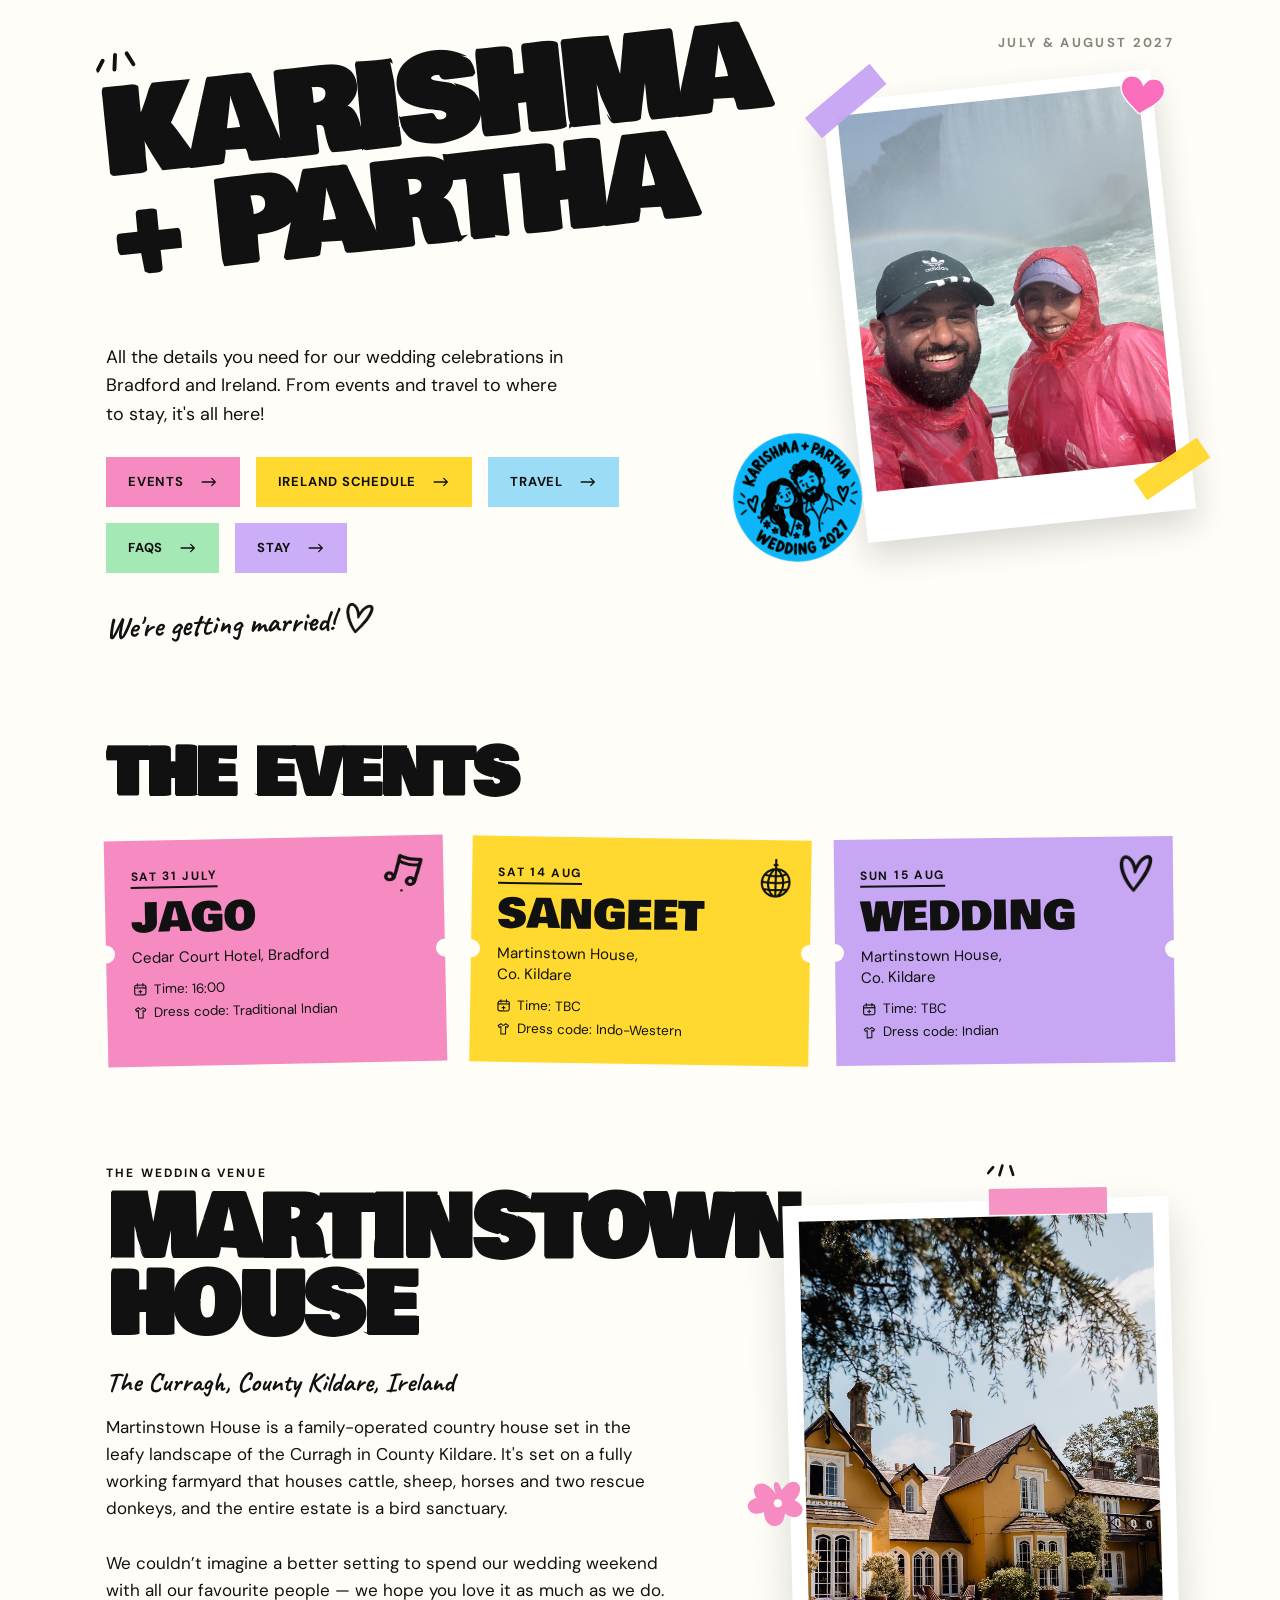
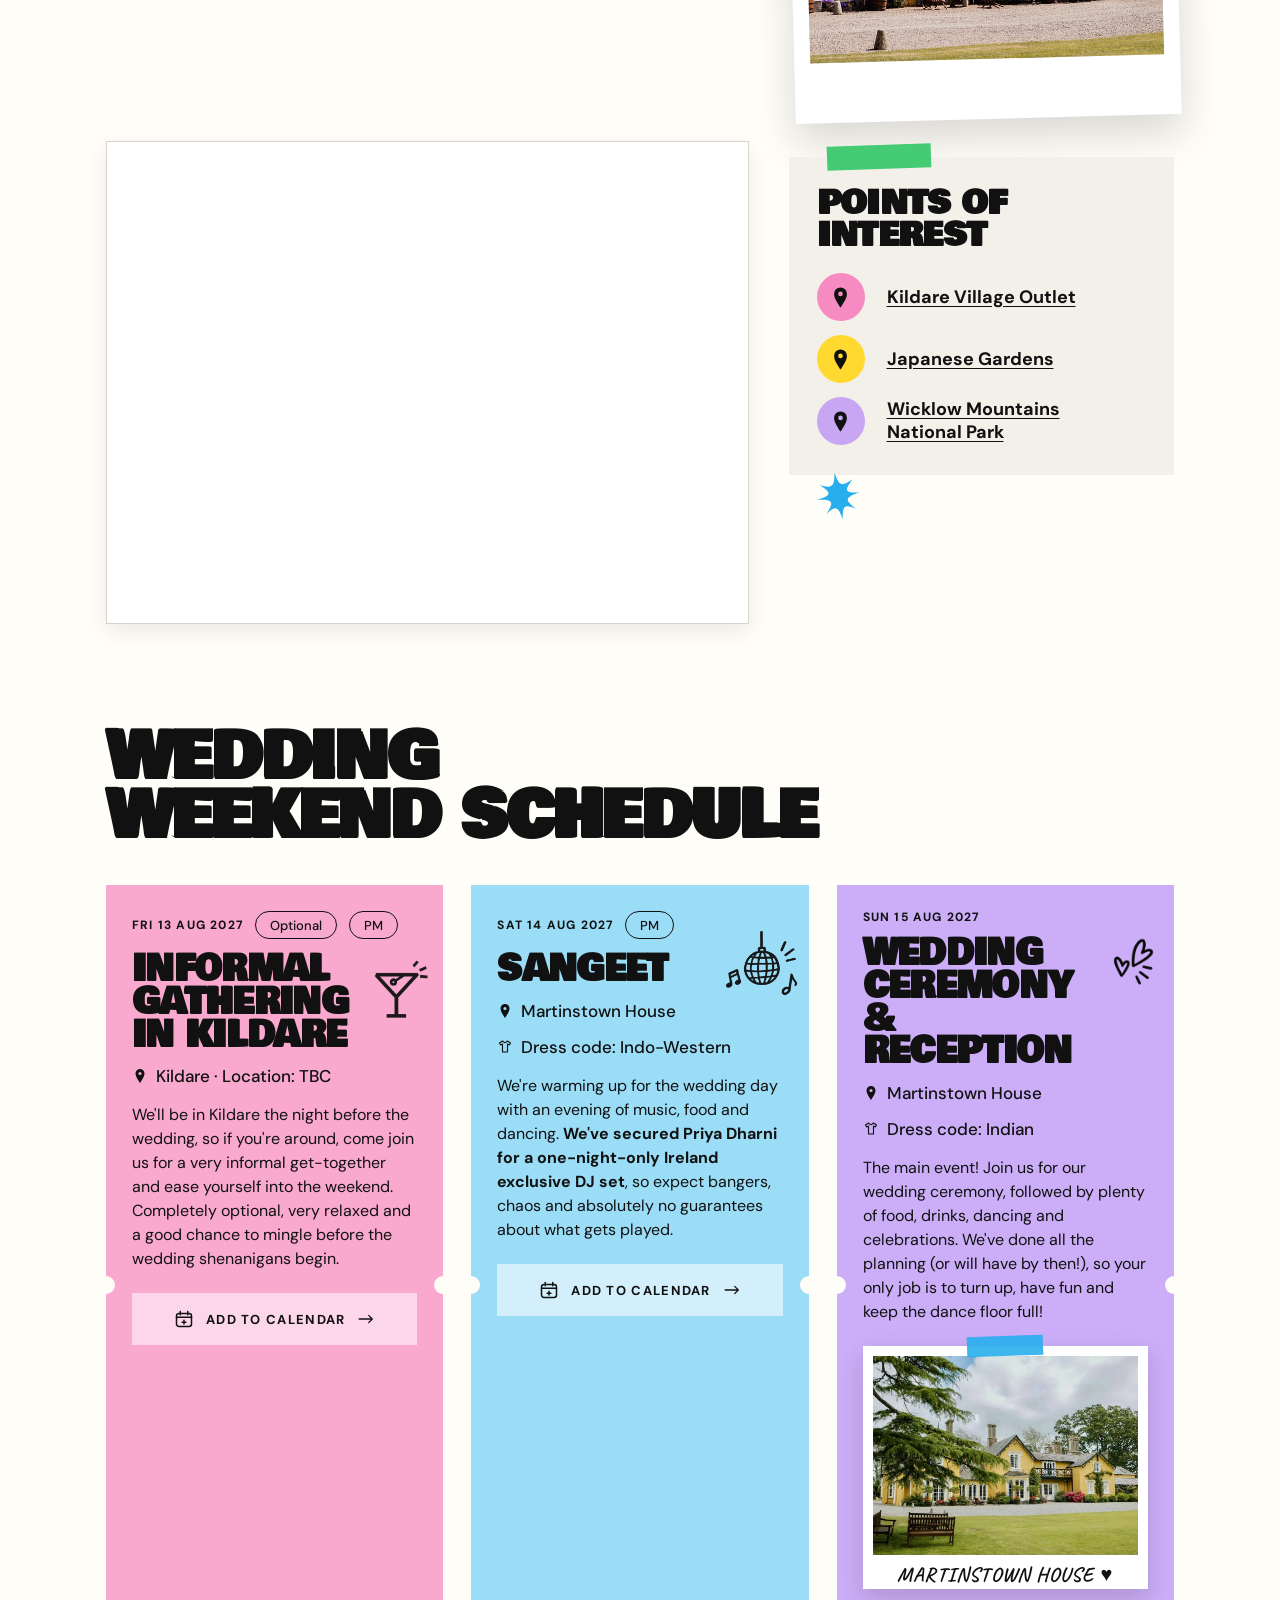
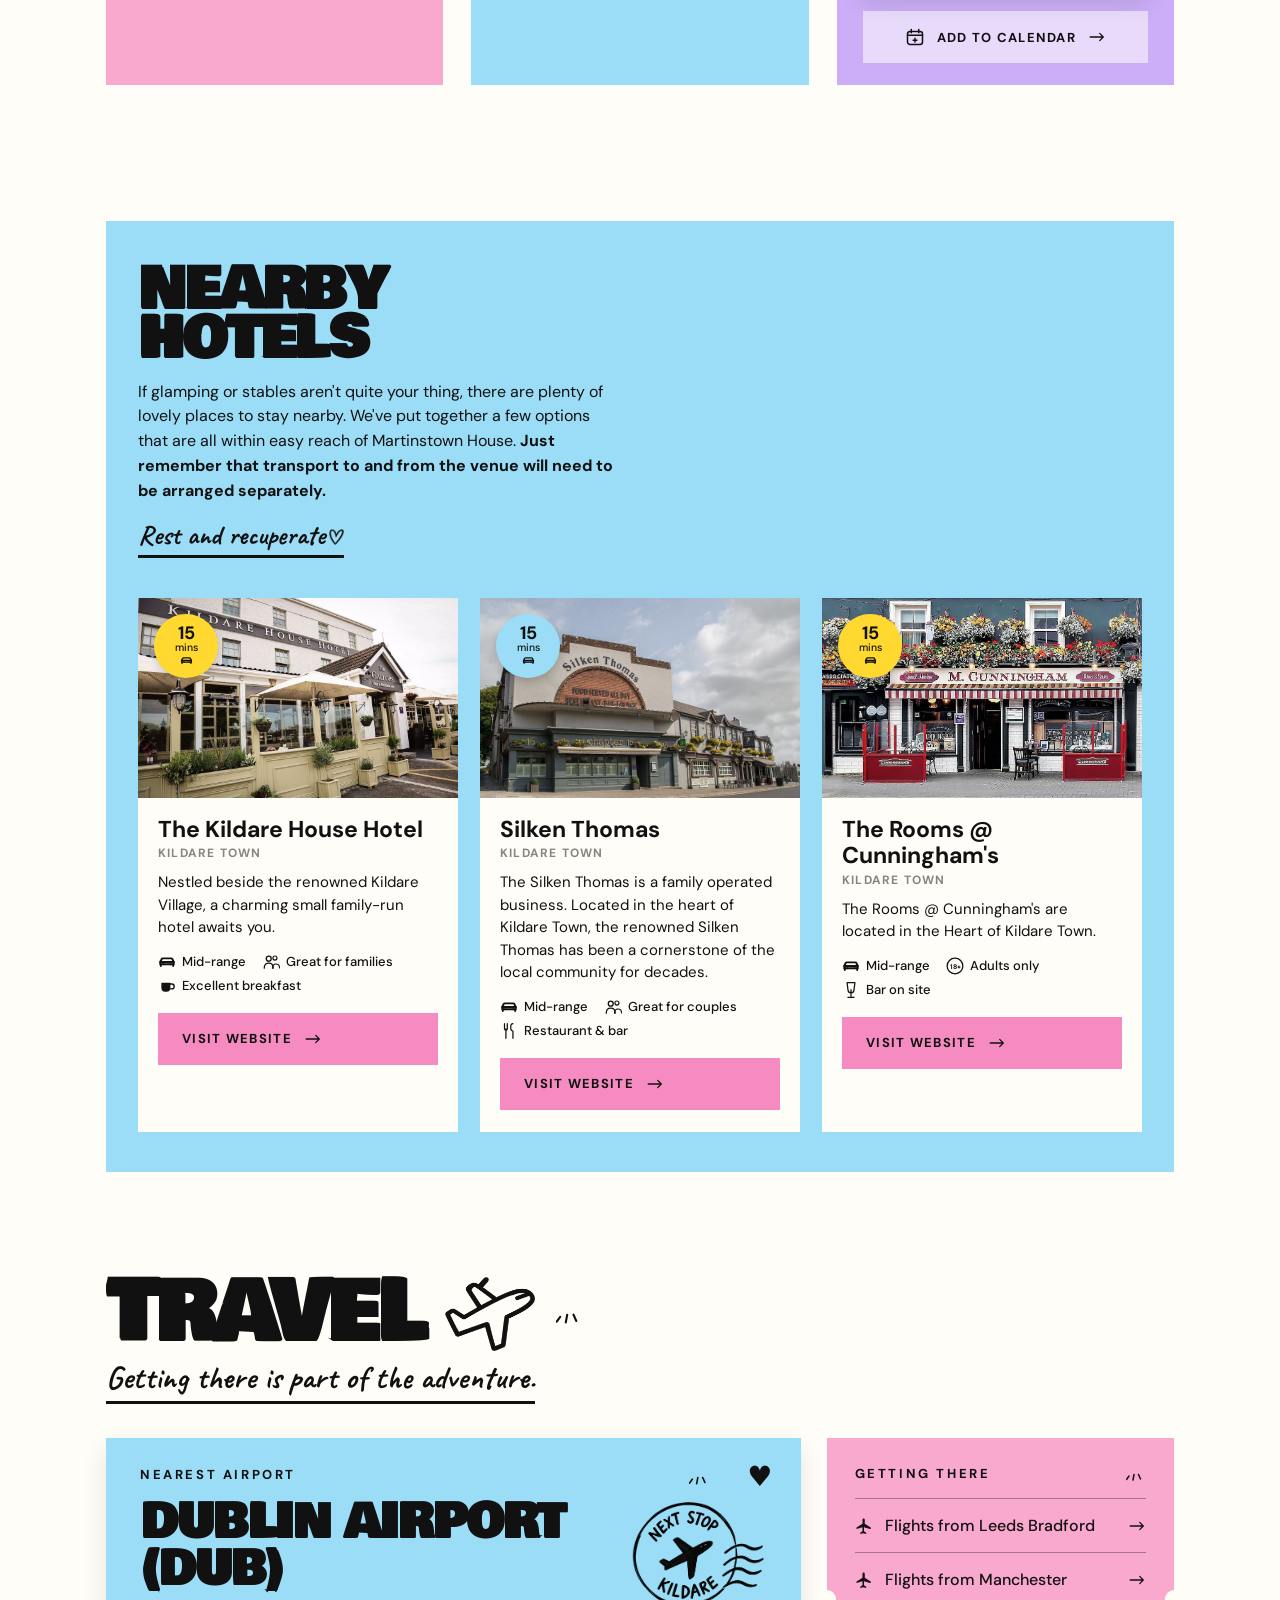
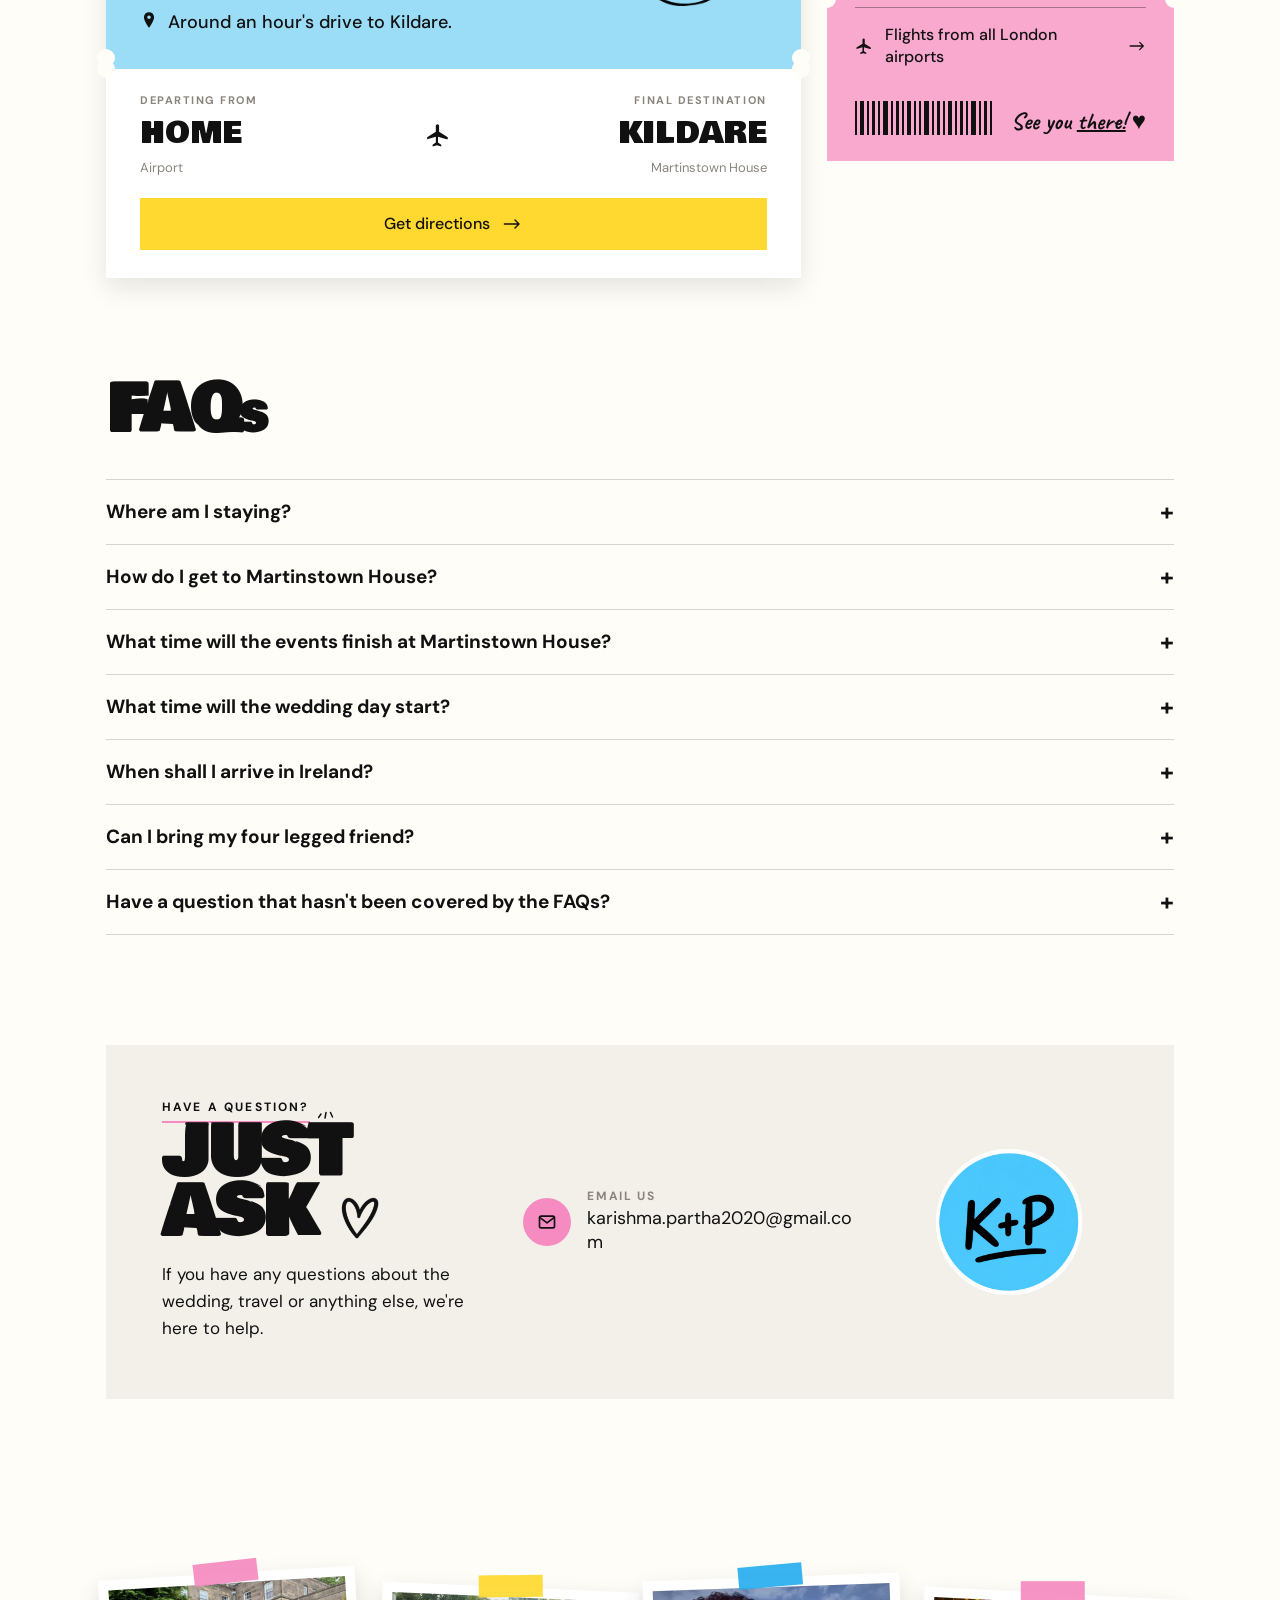
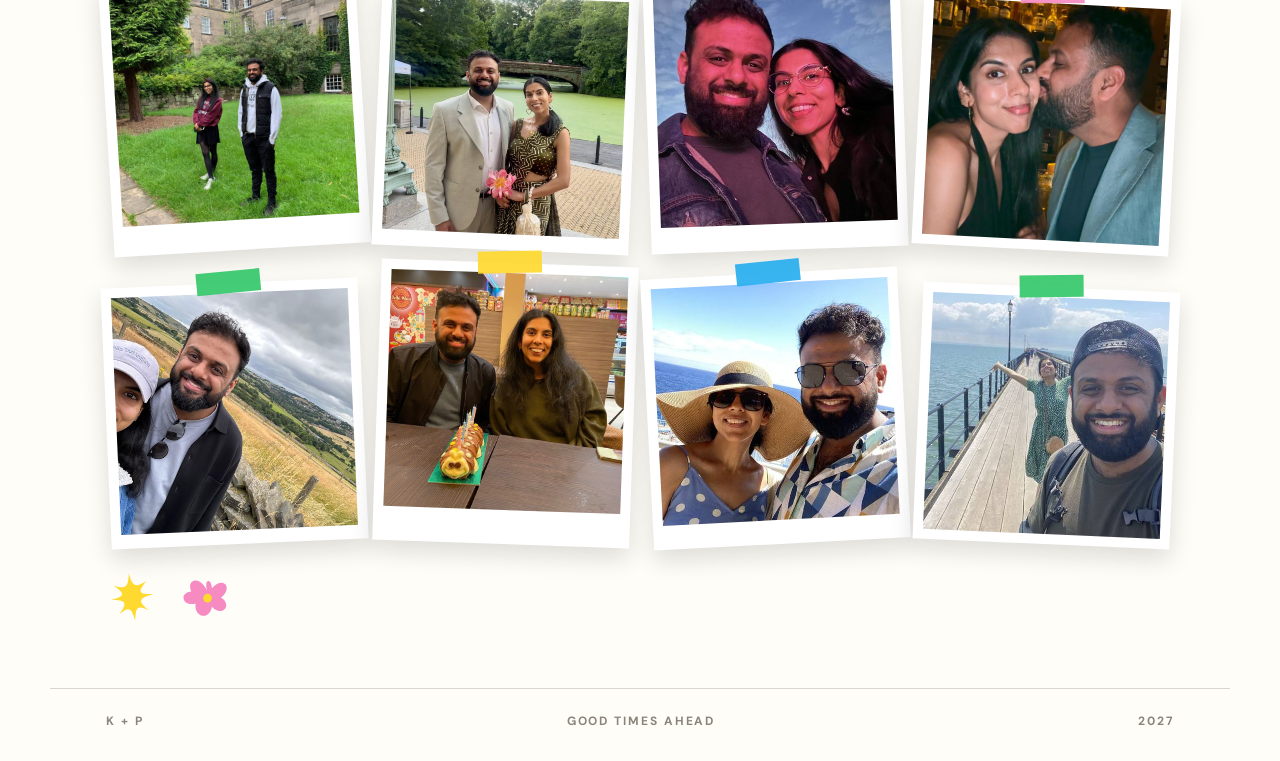
==== kakubhens-tribe/index.html @ 90ab1b6e "Replace kakubhens-tribe Stay section with Nearby Hotels listing Swap the Firecastle Hotel note for t" ====
<!DOCTYPE html>
<html lang="en">
<head>
<meta charset="utf-8">
<meta name="viewport" content="width=device-width, initial-scale=1">
<meta name="format-detection" content="telephone=no, date=no, address=no, email=no, url=no">
<title>Karishma + Partha — Wedding</title>
<meta name="description" content="All the details you need for our wedding celebrations in Bradford and Ireland. From events and travel to where to stay, it's all here!">
<meta property="og:type" content="website">
<meta property="og:url" content="https://karishmapartha.wedding/kakubhens-tribe/">
<meta property="og:title" content="Karishma + Partha — Wedding">
<meta property="og:description" content="All the details you need for our wedding celebrations in Bradford and Ireland. From events and travel to where to stay, it's all here!">
<meta property="og:image" content="https://karishmapartha.wedding/icons/couple-badge.png">
<meta name="twitter:card" content="summary_large_image">
<meta name="twitter:title" content="Karishma + Partha — Wedding">
<meta name="twitter:description" content="All the details you need for our wedding celebrations in Bradford and Ireland. From events and travel to where to stay, it's all here!">
<meta name="twitter:image" content="https://karishmapartha.wedding/icons/couple-badge.png">
<link rel="icon" href="../icons/favicon.ico" sizes="any">
<link rel="icon" type="image/png" sizes="16x16" href="../icons/favicon-16.png">
<link rel="icon" type="image/png" sizes="32x32" href="../icons/favicon-32.png">
<link rel="icon" type="image/png" sizes="48x48" href="../icons/favicon-48.png">
<link rel="icon" type="image/png" sizes="192x192" href="../icons/favicon-192.png">
<link rel="apple-touch-icon" sizes="180x180" href="../icons/apple-touch-icon.png">
<link rel="preconnect" href="https://fonts.googleapis.com">
<link rel="preconnect" href="https://fonts.gstatic.com" crossorigin>
<link href="https://fonts.googleapis.com/css2?family=Bowlby+One&family=DM+Sans:opsz,wght@9..40,400;9..40,500;9..40,700&family=Caveat:wght@600;700&display=swap" rel="stylesheet">
<link rel="stylesheet" href="../styles.css?v=75">
</head>
<body>

<!-- reusable icon sprite -->
<svg style="position:absolute;width:0;height:0;overflow:hidden" aria-hidden="true">
  <symbol id="icon-arrow" viewBox="0 0 100 100">
    <path d="M12 50H84M65 30L85 50L65 70" fill="none" stroke="currentColor" stroke-width="7" stroke-linecap="round" stroke-linejoin="round"/>
  </symbol>
  <symbol id="icon-starburst" viewBox="0 0 100 100">
    <path d="M50 4C54 29 58 35 82 23C62 42 62 47 92 50C62 54 59 59 79 80C58 66 54 70 50 96C46 70 42 66 21 80C41 59 38 54 8 50C38 47 38 42 18 23C42 35 46 29 50 4Z" fill="currentColor"/>
  </symbol>
  <symbol id="icon-flower" viewBox="0 0 100 100">
    <path d="M50 38C36 9 11 18 21 40C-3 42 5 69 29 62C25 88 55 94 59 68C78 88 98 65 76 51C99 33 80 10 59 34C58 15 44 16 50 38Z" fill="currentColor"/>
  </symbol>
  <symbol id="icon-pin" viewBox="0 0 32 32">
    <path d="M16 2a9 9 0 0 0-9 9c0 6.6 9 19 9 19s9-12.4 9-19a9 9 0 0 0-9-9zm0 12.2a3.2 3.2 0 1 1 0-6.4 3.2 3.2 0 0 1 0 6.4z" fill="currentColor"/>
  </symbol>
  <symbol id="icon-calendar" viewBox="0 0 32 32">
    <rect x="4" y="7" width="24" height="21" rx="4" fill="none" stroke="currentColor" stroke-width="2.4" stroke-linecap="round"/>
    <path d="M4 13h24M10 4v5M22 4v5M16 18v6M13 21h6" fill="none" stroke="currentColor" stroke-width="2.4" stroke-linecap="round"/>
  </symbol>
  <symbol id="icon-plane-lines" viewBox="0 0 40 40">
    <path d="M6 24L1 31M16 21L14 32M25 21L29 30" fill="none" stroke="currentColor" stroke-width="3" stroke-linecap="round"/>
  </symbol>
  <symbol id="icon-plane-solid" viewBox="0 0 24 24">
    <path d="M21 16v-2l-8-5V3.5a1.5 1.5 0 0 0-3 0V9l-8 5v2l8-2.5V19l-3 2v1.5l4-1 4 1V21l-3-2v-5.5l8 2.5z" fill="currentColor"/>
  </symbol>
  <symbol id="icon-car" viewBox="0 0 32 32">
    <path d="M5 20v3M27 20v3" fill="none" stroke="#111" stroke-width="3.4" stroke-linecap="round"/>
    <path d="M4 20v-4l2.6-5.4A2 2 0 0 1 8.4 9.5h15.2a2 2 0 0 1 1.8 1.1L28 16v4z" fill="none" stroke="#111" stroke-width="3.4" stroke-linecap="round" stroke-linejoin="round"/>
    <path d="M4 16h24" fill="none" stroke="#111" stroke-width="3.4" stroke-linecap="round"/>
    <circle cx="9.5" cy="20" r="1.6" fill="#111"/>
    <circle cx="22.5" cy="20" r="1.6" fill="#111"/>
  </symbol>
  <symbol id="icon-people" viewBox="0 0 32 32">
    <circle cx="12" cy="10" r="4.4" fill="none" stroke="currentColor" stroke-width="2.3"/>
    <path d="M4 27c0-5.6 3.4-9 8-9s8 3.4 8 9" fill="none" stroke="currentColor" stroke-width="2.3" stroke-linecap="round"/>
    <circle cx="23" cy="9" r="3.6" fill="none" stroke="currentColor" stroke-width="2"/>
    <path d="M18.5 27c.3-4.6 2.6-7.4 6.3-7.4S31 22 31.2 26.4" fill="none" stroke="currentColor" stroke-width="2" stroke-linecap="round"/>
  </symbol>
  <symbol id="icon-glass" viewBox="0 0 32 32">
    <path d="M9 3h14l-1.6 12.4a5.4 5.4 0 0 1-10.8 0L9 3z" fill="none" stroke="currentColor" stroke-width="2.2" stroke-linejoin="round"/>
    <path d="M16 15.5V27M10.5 29h11" fill="none" stroke="currentColor" stroke-width="2.2" stroke-linecap="round"/>
  </symbol>
  <symbol id="icon-fork" viewBox="0 0 32 32">
    <path d="M8 3v9a2.5 2.5 0 0 0 5 0V3M10.5 12v17" fill="none" stroke="currentColor" stroke-width="2.2" stroke-linecap="round" stroke-linejoin="round"/>
    <path d="M23 3c-2.2 0-4 2.6-4 6.5S20.8 16 23 16v13" fill="none" stroke="currentColor" stroke-width="2.2" stroke-linecap="round" stroke-linejoin="round"/>
  </symbol>
  <symbol id="icon-golf" viewBox="0 0 32 32">
    <path d="M9 29V3" fill="none" stroke="currentColor" stroke-width="2.3" stroke-linecap="round"/>
    <path d="M9 4l13 5.5L9 15V4z" fill="currentColor"/>
    <ellipse cx="9" cy="29" rx="7" ry="2" fill="none" stroke="currentColor" stroke-width="2"/>
  </symbol>
  <symbol id="icon-shirt" viewBox="0 0 32 32">
    <path d="M11 4L5 8l2.4 4L11 10v16h10V10l3.6 2L27 8l-6-4-3 2.6a4 4 0 0 1-4 0L11 4z" fill="none" stroke="currentColor" stroke-width="2.2" stroke-linejoin="round" stroke-linecap="round"/>
  </symbol>
  <symbol id="icon-adults" viewBox="0 0 32 32">
    <circle cx="16" cy="16" r="14" fill="none" stroke="currentColor" stroke-width="2.3"/>
    <text x="16" y="21" font-family="DM Sans, Arial, sans-serif" font-size="12" font-weight="700" text-anchor="middle" fill="currentColor">18+</text>
  </symbol>
  <symbol id="icon-coffee-fill" viewBox="0 0 32 32">
    <path d="M6 10h16v9a7 7 0 0 1-7 7h-2a7 7 0 0 1-7-7v-9z" fill="currentColor"/>
    <path d="M22 12.5h2.5a4.3 4.3 0 0 1 0 8.6H22" fill="none" stroke="currentColor" stroke-width="2.4" stroke-linecap="round"/>
  </symbol>
  <symbol id="icon-people-fill" viewBox="0 0 32 32">
    <circle cx="12" cy="10" r="5" fill="currentColor"/>
    <path d="M2 28c0-6.6 4.5-10.5 10-10.5s10 3.9 10 10.5" fill="currentColor"/>
    <circle cx="23" cy="9" r="3.6" fill="currentColor" opacity=".8"/>
    <path d="M17 27.5c.4-5 3-8 6.3-8s6.2 3.3 6.7 8" fill="currentColor" opacity=".8"/>
  </symbol>
  <symbol id="icon-mail" viewBox="0 0 24 24">
    <rect x="3" y="5" width="18" height="14" rx="2" fill="none" stroke="currentColor" stroke-width="2" stroke-linecap="round" stroke-linejoin="round"/>
    <path d="M4 7l8 6 8-6" fill="none" stroke="currentColor" stroke-width="2" stroke-linecap="round" stroke-linejoin="round"/>
  </symbol>
  <symbol id="icon-phone" viewBox="0 0 24 24">
    <path d="M22 16.92v3a2 2 0 0 1-2.18 2 19.79 19.79 0 0 1-8.63-3.07 19.5 19.5 0 0 1-6-6 19.79 19.79 0 0 1-3.07-8.67A2 2 0 0 1 4.11 2h3a2 2 0 0 1 2 1.72c.127.96.361 1.903.7 2.81a2 2 0 0 1-.45 2.11L8.09 9.91a16 16 0 0 0 6 6l1.27-1.27a2 2 0 0 1 2.11-.45c.907.339 1.85.573 2.81.7A2 2 0 0 1 22 16.92z" fill="none" stroke="currentColor" stroke-width="2" stroke-linecap="round" stroke-linejoin="round"/>
  </symbol>
  <symbol id="icon-chat" viewBox="0 0 24 24">
    <path d="M21 11.5a8.38 8.38 0 0 1-.9 3.8 8.5 8.5 0 0 1-7.6 4.7 8.38 8.38 0 0 1-3.8-.9L3 21l1.9-5.7a8.38 8.38 0 0 1-.9-3.8 8.5 8.5 0 0 1 4.7-7.6 8.38 8.38 0 0 1 3.8-.9h.5a8.48 8.48 0 0 1 8 8v.5z" fill="none" stroke="currentColor" stroke-width="2" stroke-linecap="round" stroke-linejoin="round"/>
    <circle cx="8" cy="12" r="1" fill="currentColor"/><circle cx="12" cy="12" r="1" fill="currentColor"/><circle cx="16" cy="12" r="1" fill="currentColor"/>
  </symbol>
</svg>

<div class="top-band">JULY &amp; AUGUST 2027</div>

<!-- ===================== HERO ===================== -->
<header class="section hero">
  <div class="hero__grid">
    <div class="hero__intro">
      <div class="hero__title-wrap">
        <svg class="hero__burst" width="44" height="44" aria-hidden="true"><use href="#icon-plane-lines"/></svg>
        <h1 class="hero__title">Karishma<br>+ Partha</h1>
      </div>
      <p class="hero__lede">All the details you need for our wedding celebrations in Bradford and Ireland. From events and travel to where to stay, it's all here!</p>

      <nav class="hero__nav" aria-label="Section links">
        <a href="#events" class="hero__nav-btn hero__nav-btn--events">Events <svg class="icon-arrow" width="18" height="18" aria-hidden="true"><use href="#icon-arrow"/></svg></a>
        <a href="#schedule" class="hero__nav-btn hero__nav-btn--schedule">Ireland schedule <svg class="icon-arrow" width="18" height="18" aria-hidden="true"><use href="#icon-arrow"/></svg></a>
        <a href="#travel" class="hero__nav-btn hero__nav-btn--travel">Travel <svg class="icon-arrow" width="18" height="18" aria-hidden="true"><use href="#icon-arrow"/></svg></a>
        <a href="#faqs" class="hero__nav-btn hero__nav-btn--faqs">FAQs <svg class="icon-arrow" width="18" height="18" aria-hidden="true"><use href="#icon-arrow"/></svg></a>
        <a href="#stay" class="hero__nav-btn hero__nav-btn--stay">Stay <svg class="icon-arrow" width="18" height="18" aria-hidden="true"><use href="#icon-arrow"/></svg></a>
      </nav>

      <div class="hero__tag-row">
        <span class="hand hero__tag">We're getting married!</span>
        <img class="hero__tag-heart" src="../icons/heart.png" alt="" aria-hidden="true">
      </div>
    </div>

    <div class="hero__photo">
      <img class="hero__heart" src="../icons/pinkheart.png" alt="" aria-hidden="true">
      <div class="polaroid polaroid--hero">
        <span class="tape tape--hero-1" aria-hidden="true"></span>
        <span class="tape tape--hero-2" aria-hidden="true"></span>
        <img class="polaroid--hero__photo" src="../images/hero-couple.jpg?v=2" alt="Karishma and Partha">
      </div>
      <img class="hero__badge" src="../icons/couple-badge.png" alt="" aria-hidden="true">
    </div>
  </div>
</header>

<!-- ===================== THE EVENTS ===================== -->
<section class="section events" id="events">
  <div class="events__head">
    <h2 class="events__title">The events</h2>
  </div>

  <div class="ticket-row">
    <div class="ticket ticket--pink">
      <div class="ticket__date">Sat 31 July</div>
      <img class="ticket__icon" src="../icons/note.png" alt="" aria-hidden="true" style="width:40px;height:38px">
      <div class="ticket__name">Jago</div>
      <div class="ticket__place-row">
        <span class="ticket__place">Cedar Court Hotel, Bradford</span>
      </div>
      <div class="ticket__details">
        <div class="ticket__detail"><svg width="15" height="15" aria-hidden="true"><use href="#icon-calendar"/></svg>Time: 16:00</div>
        <div class="ticket__detail"><svg width="15" height="15" aria-hidden="true"><use href="#icon-shirt"/></svg>Dress code: Traditional Indian</div>
      </div>
    </div>

    <div class="ticket ticket--yellow">
      <div class="ticket__date">Sat 14 Aug</div>
      <img class="ticket__icon" src="../icons/disco.png" alt="" aria-hidden="true" style="width:31px;height:40px">
      <div class="ticket__name">Sangeet</div>
      <div class="ticket__place-row">
        <span class="ticket__place">Martinstown House,<br>Co. Kildare</span>
      </div>
      <div class="ticket__details">
        <div class="ticket__detail"><svg width="15" height="15" aria-hidden="true"><use href="#icon-calendar"/></svg>Time: TBC</div>
        <div class="ticket__detail"><svg width="15" height="15" aria-hidden="true"><use href="#icon-shirt"/></svg>Dress code: Indo-Western</div>
      </div>
    </div>

    <div class="ticket ticket--purple">
      <div class="ticket__date">Sun 15 Aug</div>
      <img class="ticket__icon" src="../icons/heart.png" alt="" aria-hidden="true" style="width:34px;height:38px">
      <div class="ticket__name">Wedding</div>
      <div class="ticket__place-row">
        <span class="ticket__place">Martinstown House,<br>Co. Kildare</span>
      </div>
      <div class="ticket__details">
        <div class="ticket__detail"><svg width="15" height="15" aria-hidden="true"><use href="#icon-calendar"/></svg>Time: TBC</div>
        <div class="ticket__detail"><svg width="15" height="15" aria-hidden="true"><use href="#icon-shirt"/></svg>Dress code: Indian</div>
      </div>
    </div>
  </div>
</section>

<!-- ===================== THE WEDDING VENUE ===================== -->
<section class="section venue">
  <div class="venue__grid">
    <div>
      <div class="eyebrow" style="color:var(--ink)">The wedding venue</div>
      <div class="venue__title-wrap">
        <h2 class="venue__title">Martinstown<br>House</h2>
        <svg class="venue__title-flower" width="38" height="38" aria-hidden="true"><use href="#icon-flower"/></svg>
      </div>
      <p class="hand venue__meta">The Curragh, County Kildare, Ireland</p>
      <p class="venue__copy">Martinstown House is a family-operated country house set in the leafy landscape of the Curragh in County Kildare. It's set on a fully working farmyard that houses cattle, sheep, horses and two rescue donkeys, and the entire estate is a bird sanctuary.<br><br>We couldn’t imagine a better setting to spend our wedding weekend with all our favourite people — we hope you love it as much as we do.</p>

    </div>

    <div class="venue__photo-wrap">
      <div class="venue__photo-tape" aria-hidden="true"></div>
      <div class="venue__photo-frame">
        <img class="venue__photo" src="../images/martinstown-house.jpeg" alt="Martinstown House exterior">
      </div>
      <span class="venue__starburst" aria-hidden="true"><svg width="110" height="110" viewBox="0 0 100 100" style="display:block"><path d="M50 38C36 9 11 18 21 40C-3 42 5 69 29 62C25 88 55 94 59 68C78 88 98 65 76 51C99 33 80 10 59 34C58 15 44 16 50 38Z" fill="currentColor"/><circle cx="51" cy="52" r="8" fill="#FFFDF8" stroke="currentColor" stroke-width="4"/></svg></span>
      <svg class="venue__sparks" width="36" height="36" aria-hidden="true"><use href="#icon-plane-lines"/></svg>
    </div>
  </div>

  <div class="venue__grid" style="margin-top:0">
    <div>
      <div class="venue__map">
        <iframe class="venue__map-frame" src="https://www.google.com/maps/embed?pb=!1m18!1m12!1m3!1d2395.151962327751!2d-6.8219802000000005!3d53.1074638!2m3!1f0!2f0!3f0!3m2!1i1024!2i768!4f13.1!3m3!1m2!1s0x485d7dd6881ced21%3A0x272b61d124017fb0!2sMartinstown%20House!5e0!3m2!1sen!2suk!4v1788895756223!5m2!1sen!2suk" allowfullscreen loading="lazy" referrerpolicy="strict-origin-when-cross-origin" title="Martinstown House on Google Maps"></iframe>
      </div>
    </div>

    <div class="poi">
      <div class="poi__tape" aria-hidden="true"></div>
      <div class="poi__panel">
        <div class="poi__title-row">
          <h3 class="poi__title">Points of interest</h3>
        </div>
        <div class="poi__list">
          <div class="poi__row">
            <span class="poi__dot" style="background:var(--pink)"><svg width="23" height="23" aria-hidden="true"><use href="#icon-pin"/></svg></span>
            <a class="poi__place" href="https://www.thebicestercollection.com/kildare-village/en/" target="_blank" rel="noopener">Kildare Village Outlet</a>
          </div>
          <div class="poi__row">
            <span class="poi__dot" style="background:var(--yellow)"><svg width="23" height="23" aria-hidden="true"><use href="#icon-pin"/></svg></span>
            <a class="poi__place" href="https://www.irishtourism.com/national-stud-and-japanese-gardens" target="_blank" rel="noopener">Japanese Gardens</a>
          </div>
          <div class="poi__row">
            <span class="poi__dot" style="background:var(--purple)"><svg width="23" height="23" aria-hidden="true"><use href="#icon-pin"/></svg></span>
            <a class="poi__place" href="https://www.nationalparks.ie/wicklow/" target="_blank" rel="noopener">Wicklow Mountains National Park</a>
          </div>
        </div>
      </div>
      <span class="poi__starburst" aria-hidden="true"><svg width="52" height="52" aria-hidden="true"><use href="#icon-starburst"/></svg></span>
    </div>
  </div>
</section>

<!-- ===================== WEDDING WEEKEND SCHEDULE ===================== -->
<section class="section schedule" id="schedule">
  <div class="schedule__grid">
    <div>
      <h2 class="schedule__title">Wedding<br>weekend schedule</h2>
    </div>
  </div>

  <div class="schedule-cards">
    <div class="schedule-card schedule-card--dublin">
      <img class="schedule-card__icon" src="../icons/ws-cocktail-t.png" alt="" aria-hidden="true" style="top:74px;right:14px;width:56px;height:60px">
      <div class="schedule-card__head">
        <span class="schedule-card__date">Fri 13 Aug 2027</span>
        <span class="schedule-card__pill">Optional</span><span class="schedule-card__pill">PM</span>
      </div>
      <h3 class="schedule-card__title">Informal gathering in Kildare</h3>
      <div class="schedule-card__place"><svg width="16" height="16" aria-hidden="true"><use href="#icon-pin"/></svg>Kildare · Location: TBC</div>
      <p class="schedule-card__copy">We'll be in Kildare the night before the wedding, so if you're around, come join us for a very informal get-together and ease yourself into the weekend. Completely optional, very relaxed and a good chance to mingle before the wedding shenanigans begin.</p>
      <a href="../ics/kildare-gathering.ics" class="btn btn--ghost btn--block"><svg width="20" height="20" aria-hidden="true"><use href="#icon-calendar"/></svg>Add to calendar <svg class="icon-arrow" width="18" height="18" aria-hidden="true"><use href="#icon-arrow"/></svg></a>
    </div>

    <div style="display:grid;gap:18px">
      <div class="schedule-card schedule-card--sangeet">
        <img class="schedule-card__icon" src="../icons/ws-disco-t.png" alt="" aria-hidden="true" style="top:44px;right:10px;width:75px;height:68px">
        <div class="schedule-card__head">
          <span class="schedule-card__date">Sat 14 Aug 2027</span>
          <span class="schedule-card__pill">PM</span>
        </div>
        <h3 class="schedule-card__title">Sangeet</h3>
        <div class="schedule-card__place"><svg width="16" height="16" aria-hidden="true"><use href="#icon-pin"/></svg>Martinstown House</div>
        <div class="schedule-card__place"><svg width="16" height="16" aria-hidden="true"><use href="#icon-shirt"/></svg>Dress code: Indo-Western</div>
        <p class="schedule-card__copy">We're warming up for the wedding day with an evening of music, food and dancing. <b>We've secured Priya Dharni for a one-night-only Ireland exclusive DJ set</b>, so expect bangers, chaos and absolutely no guarantees about what gets played.</p>
        <a href="../ics/sangeet.ics" class="btn btn--ghost btn--block"><svg width="20" height="20" aria-hidden="true"><use href="#icon-calendar"/></svg>Add to calendar <svg class="icon-arrow" width="18" height="18" aria-hidden="true"><use href="#icon-arrow"/></svg></a>
      </div>
    </div>

    <div class="schedule-card schedule-card--wedding">
      <img class="schedule-card__icon" src="../icons/double-hearts.png" alt="" aria-hidden="true" style="top:42px;right:8px;width:66px;height:66px">
      <div class="schedule-card__head">
        <span class="schedule-card__date">Sun 15 Aug 2027</span>
      </div>
      <h3 class="schedule-card__title">Wedding ceremony &amp; reception</h3>
      <div class="schedule-card__place"><svg width="16" height="16" aria-hidden="true"><use href="#icon-pin"/></svg>Martinstown House</div>
      <div class="schedule-card__place"><svg width="16" height="16" aria-hidden="true"><use href="#icon-shirt"/></svg>Dress code: Indian</div>
      <p class="schedule-card__copy">The main event! Join us for our wedding ceremony, followed by plenty of food, drinks, dancing and celebrations. We've done all the planning (or will have by then!), so your only job is to turn up, have fun and keep the dance floor full!</p>
      <div class="schedule-card__photo">
        <div class="schedule-card__photo-tape" aria-hidden="true"></div>
        <img class="venue-photo" src="../images/martinstown-house-2.jpeg" alt="Martinstown House">
        <div class="schedule-card__photo-caption">Martinstown House ♥︎</div>
      </div>
      <a href="../ics/wedding-reception.ics" class="btn btn--ghost btn--block"><svg width="20" height="20" aria-hidden="true"><use href="#icon-calendar"/></svg>Add to calendar <svg class="icon-arrow" width="18" height="18" aria-hidden="true"><use href="#icon-arrow"/></svg></a>
    </div>
  </div>
</section>

<!-- ===================== STAY ===================== -->
<section class="section stay" id="stay">
  <div class="hotels">
    <div class="hotels__head">
      <div class="hotels__intro">
        <h3 class="hotels__title">Nearby<br>Hotels</h3>
        <p class="hotels__copy">If glamping or stables aren't quite your thing, there are plenty of lovely places to stay nearby. We've put together a few options that are all within easy reach of Martinstown House. <b>Just remember that transport to and from the venue will need to be arranged separately.</b></p>
        <div class="hotels__subline hand">Rest and recuperate<img class="hotels__subline-heart" src="../icons/heart.png" alt="" aria-hidden="true"></div>
      </div>
    </div>

    <div class="hotel-cards">
      <div class="hotel-card">
        <div class="hotel-card__photo">
          <img src="../images/kildare-house-hotel.jpg" alt="Kildare House Hotel exterior">
          <span class="hotel-card__time" style="background:var(--yellow)">15<b>mins</b><svg width="13" height="13" aria-hidden="true"><use href="#icon-car"/></svg></span>
        </div>
        <div class="hotel-card__body">
          <h4 class="hotel-card__title">The Kildare House Hotel</h4>
          <span class="hotel-card__place">Kildare Town</span>
          <p class="hotel-card__copy">Nestled beside the renowned Kildare Village, a charming small family-run hotel awaits you.</p>
          <div class="hotel-card__tags">
            <span><svg width="18" height="18" aria-hidden="true"><use href="#icon-car"/></svg>Mid-range</span>
            <span><svg width="18" height="18" aria-hidden="true"><use href="#icon-people"/></svg>Great for families</span>
            <span><svg width="18" height="18" aria-hidden="true"><use href="#icon-coffee-fill"/></svg>Excellent breakfast</span>
          </div>
          <a href="https://www.kildarehousehotel.ie/" target="_blank" rel="noopener" class="btn btn--pink btn--block">Visit website <svg class="icon-arrow" width="18" height="18" aria-hidden="true"><use href="#icon-arrow"/></svg></a>
        </div>
      </div>

      <div class="hotel-card">
        <div class="hotel-card__photo">
          <img src="../images/silken-thomas.jpg" alt="Silken Thomas exterior">
          <span class="hotel-card__time" style="background:var(--blue-light)">15<b>mins</b><svg width="13" height="13" aria-hidden="true"><use href="#icon-car"/></svg></span>
        </div>
        <div class="hotel-card__body">
          <h4 class="hotel-card__title">Silken Thomas</h4>
          <span class="hotel-card__place">Kildare Town</span>
          <p class="hotel-card__copy">The Silken Thomas is a family operated business. Located in the heart of Kildare Town, the renowned Silken Thomas has been a cornerstone of the local community for decades. </p>
          <div class="hotel-card__tags">
            <span><svg width="18" height="18" aria-hidden="true"><use href="#icon-car"/></svg>Mid-range</span>
            <span><svg width="18" height="18" aria-hidden="true"><use href="#icon-people"/></svg>Great for couples</span>
            <span><svg width="18" height="18" aria-hidden="true"><use href="#icon-fork"/></svg>Restaurant &amp; bar</span>
          </div>
          <a href="https://silkenthomas.com/" target="_blank" rel="noopener" class="btn btn--pink btn--block">Visit website <svg class="icon-arrow" width="18" height="18" aria-hidden="true"><use href="#icon-arrow"/></svg></a>
        </div>
      </div>

      <div class="hotel-card">
        <div class="hotel-card__photo">
          <img src="../images/cunninghams.jpg" alt="Cunningham's exterior">
          <span class="hotel-card__time" style="background:var(--yellow)">15<b>mins</b><svg width="13" height="13" aria-hidden="true"><use href="#icon-car"/></svg></span>
        </div>
        <div class="hotel-card__body">
          <h4 class="hotel-card__title">The Rooms @ Cunningham's</h4>
          <span class="hotel-card__place">Kildare Town</span>
          <p class="hotel-card__copy">The Rooms @ Cunningham's are located in the Heart of Kildare Town. </p>
          <div class="hotel-card__tags">
            <span><svg width="18" height="18" aria-hidden="true"><use href="#icon-car"/></svg>Mid-range</span>
            <span><svg width="18" height="18" aria-hidden="true"><use href="#icon-adults"/></svg>Adults only</span>
            <span><svg width="18" height="18" aria-hidden="true"><use href="#icon-glass"/></svg>Bar on site</span>
          </div>
          <a href="https://www.booking.com/Share-k7ScGjP" target="_blank" rel="noopener" class="btn btn--pink btn--block">Visit website <svg class="icon-arrow" width="18" height="18" aria-hidden="true"><use href="#icon-arrow"/></svg></a>
        </div>
      </div>
    </div>
  </div>
</section>

<!-- ===================== TRAVEL ===================== -->
<section class="section travel" id="travel">
  <div class="travel__head-row">
    <h2 class="travel__title">Travel</h2>
    <img class="travel__plane" src="../icons/plane.png" alt="">
    <svg class="icon-plane" width="28" height="28" aria-hidden="true"><use href="#icon-plane-lines"/></svg>
  </div>
  <div class="travel__subline hand">Getting there is part of the adventure.</div>

  <div class="travel-tickets">
    <div class="airport-ticket">
      <span class="notch notch--l" aria-hidden="true"></span><span class="notch notch--r" aria-hidden="true"></span>

      <div class="airport-ticket__top">
        <div class="airport-ticket__label">Nearest airport</div>
        <svg class="airport-ticket__lines" width="22" height="22" aria-hidden="true"><use href="#icon-plane-lines"/></svg>
        <span class="airport-ticket__heart" aria-hidden="true">♥︎</span>
        <h3 class="airport-ticket__title">Dublin Airport<br>(DUB)</h3>
        <div class="airport-ticket__meta"><svg width="18" height="18" fill="#111" aria-hidden="true"><use href="#icon-pin"/></svg><span>Around an hour's drive to Kildare.</span></div>
        <img class="airport-ticket__stamp" src="../icons/postmark.png" alt="">
      </div>

      <div class="airport-ticket__stub">
        <span class="notch notch--l" aria-hidden="true"></span><span class="notch notch--r" aria-hidden="true"></span>
        <div class="airport-ticket__stub-row">
          <div class="airport-ticket__stub-col">
            <div class="airport-ticket__stub-label">Departing from</div>
            <div class="airport-ticket__stub-code">HOME</div>
            <div class="airport-ticket__stub-caption">Airport</div>
          </div>
          <svg class="airport-ticket__stub-plane" width="26" height="26" aria-hidden="true"><use href="#icon-plane-solid"/></svg>
          <div class="airport-ticket__stub-col airport-ticket__stub-col--right">
            <div class="airport-ticket__stub-label">Final destination</div>
            <div class="airport-ticket__stub-code">Kildare</div>
            <div class="airport-ticket__stub-caption">Martinstown House</div>
          </div>
        </div>
        <a href="https://www.google.com/maps/dir/?api=1&amp;origin=Bradford%2C+UK&amp;destination=Martinstown+House%2C+Co.+Kildare%2C+Ireland&amp;travelmode=driving" target="_blank" rel="noopener" class="btn btn--yellow btn--block airport-ticket__cta" style="justify-content:center">Get directions <svg class="icon-arrow" width="20" height="20" aria-hidden="true"><use href="#icon-arrow"/></svg></a>
      </div>
    </div>

    <div class="flights-ticket">
      <span class="notch notch--l" aria-hidden="true"></span><span class="notch notch--r" aria-hidden="true"></span>
      <div class="flights-ticket__head">
        <span class="flights-ticket__label">Getting there</span>
        <svg class="icon-plane" width="20" height="20" aria-hidden="true"><use href="#icon-plane-lines"/></svg>
      </div>
      <div class="flights-ticket__list">
        <a href="https://www.google.com/travel/flights?q=Flights%20from%20Leeds%20Bradford%20to%20Dublin" target="_blank" rel="noopener" class="flights-ticket__link"><svg width="18" height="18" aria-hidden="true"><use href="#icon-plane-solid"/></svg><span>Flights from Leeds Bradford</span><svg class="icon-arrow" width="18" height="18" aria-hidden="true"><use href="#icon-arrow"/></svg></a>
        <a href="https://www.google.com/travel/flights?q=Flights%20from%20Manchester%20to%20Dublin" target="_blank" rel="noopener" class="flights-ticket__link"><svg width="18" height="18" aria-hidden="true"><use href="#icon-plane-solid"/></svg><span>Flights from Manchester</span><svg class="icon-arrow" width="18" height="18" aria-hidden="true"><use href="#icon-arrow"/></svg></a>
        <a href="https://www.google.com/travel/flights?q=Flights%20from%20London%20to%20Dublin" target="_blank" rel="noopener" class="flights-ticket__link"><svg width="18" height="18" aria-hidden="true"><use href="#icon-plane-solid"/></svg><span>Flights from all London airports</span><svg class="icon-arrow" width="18" height="18" aria-hidden="true"><use href="#icon-arrow"/></svg></a>
      </div>
      <div class="flights-ticket__foot">
        <svg class="flights-ticket__barcode" width="140" height="34" viewBox="0 0 140 34" aria-hidden="true">
          <rect x="0" y="0" width="2" height="34" fill="currentColor"/><rect x="5" y="0" width="4" height="34" fill="currentColor"/><rect x="12" y="0" width="2" height="34" fill="currentColor"/><rect x="17" y="0" width="3" height="34" fill="currentColor"/><rect x="23" y="0" width="2" height="34" fill="currentColor"/><rect x="28" y="0" width="5" height="34" fill="currentColor"/><rect x="36" y="0" width="2" height="34" fill="currentColor"/><rect x="41" y="0" width="3" height="34" fill="currentColor"/><rect x="47" y="0" width="2" height="34" fill="currentColor"/><rect x="52" y="0" width="4" height="34" fill="currentColor"/><rect x="59" y="0" width="2" height="34" fill="currentColor"/><rect x="64" y="0" width="2" height="34" fill="currentColor"/><rect x="69" y="0" width="5" height="34" fill="currentColor"/><rect x="77" y="0" width="2" height="34" fill="currentColor"/><rect x="82" y="0" width="3" height="34" fill="currentColor"/><rect x="88" y="0" width="2" height="34" fill="currentColor"/><rect x="93" y="0" width="4" height="34" fill="currentColor"/><rect x="100" y="0" width="2" height="34" fill="currentColor"/><rect x="105" y="0" width="3" height="34" fill="currentColor"/><rect x="111" y="0" width="2" height="34" fill="currentColor"/><rect x="116" y="0" width="5" height="34" fill="currentColor"/><rect x="124" y="0" width="2" height="34" fill="currentColor"/><rect x="129" y="0" width="3" height="34" fill="currentColor"/><rect x="135" y="0" width="2" height="34" fill="currentColor"/>
        </svg>
        <div class="flights-ticket__note hand">See you <u>there!</u> ♥︎</div>
      </div>
    </div>
  </div>
</section>

<!-- ===================== FAQS ===================== -->
<section class="section faqs" id="faqs">
  <div class="faqs__head">
    <h2 class="faqs__title">FAQ<span class="faqs__title-s">s</span></h2>
  </div>
  <div class="faq-list" id="faq-list"></div>
</section>

<!-- ===================== JUST ASK ===================== -->
<div class="rsvp-wrap" id="rsvp">
  <div class="ask-panel">
    <div class="ask-panel__col ask-panel__col--intro">
      <div class="ask-panel__eyebrow-row">
        <span class="ask-panel__eyebrow">Have a question?</span>
        <svg class="ask-panel__lines" width="20" height="20" aria-hidden="true"><use href="#icon-plane-lines"/></svg>
      </div>
      <div class="ask-panel__title-row">
        <h2 class="ask-panel__title">Just<br>Ask <img class="ask-panel__heart" src="../icons/heart.png" alt="" aria-hidden="true"></h2>
        <img class="ask-panel__badge ask-panel__badge--mobile" src="../icons/couple-badge.png" alt="Karishma + Partha Wedding 2027">
      </div>
      <p class="ask-panel__copy">If you have any questions about the wedding, travel or anything else, we're here to help.</p>
    </div>

    <div class="ask-panel__col ask-panel__col--methods">
      <div class="ask-panel__method">
        <span class="ask-panel__icon" style="background:var(--pink)"><svg width="20" height="20" aria-hidden="true"><use href="#icon-mail"/></svg></span>
        <div>
          <div class="ask-panel__method-label">Email us</div>
          <div class="ask-panel__method-value"><a href="mailto:karishma.partha2020@gmail.com">karishma.partha2020@gmail.com</a></div>
        </div>
      </div>
    </div>

    <div class="ask-panel__col ask-panel__col--aside">
      <img class="ask-panel__badge ask-panel__badge--desktop" src="../icons/favicon-512.png" alt="K+P">
    </div>
  </div>
</div>

<!-- ===================== OUR JOURNEY ===================== -->
<section class="section journey">
  <div class="journey__row">
    <div class="journey__grid">
      <div class="journey__photo">
        <span class="tape" aria-hidden="true"></span>
        <img src="../images/journey-6.jpg?v=2" alt="Karishma and Partha on a university visit">
      </div>
      <div class="journey__photo">
        <span class="tape" aria-hidden="true"></span>
        <img src="../images/journey-3.jpg?v=2" alt="Karishma and Partha dressed up by a lake">
      </div>
      <div class="journey__photo">
        <span class="tape" aria-hidden="true"></span>
        <img src="../images/journey-4.jpg?v=2" alt="Karishma and Partha at sunset">
      </div>
      <div class="journey__photo">
        <span class="tape" aria-hidden="true"></span>
        <img src="../images/journey-5.jpg?v=2" alt="Karishma and Partha out for the evening">
      </div>
      <div class="journey__photo">
        <span class="tape" aria-hidden="true"></span>
        <img src="../images/journey-7.jpg" alt="Karishma and Partha on a hillside walk">
      </div>
      <div class="journey__photo">
        <span class="tape" aria-hidden="true"></span>
        <img src="../images/journey-8.jpg" alt="Karishma and Partha celebrating a birthday">
      </div>
      <div class="journey__photo">
        <span class="tape" aria-hidden="true"></span>
        <img src="../images/journey-1.jpg?v=2" alt="Karishma and Partha at the seaside">
      </div>
      <div class="journey__photo">
        <span class="tape" aria-hidden="true"></span>
        <img src="../images/journey-2.jpg?v=2" alt="Karishma and Partha on a pier">
      </div>
    </div>
  </div>

  <div class="journey__foot">
    <div class="journey__foot-left" style="display:flex;align-items:center;gap:22px">
      <svg class="starburst" width="52" height="52" aria-hidden="true"><use href="#icon-starburst"/></svg>
      <svg width="54" height="54" viewBox="0 0 100 100" aria-hidden="true" style="color:#F58BC1;display:block"><path d="M50 38C36 9 11 18 21 40C-3 42 5 69 29 62C25 88 55 94 59 68C78 88 98 65 76 51C99 33 80 10 59 34C58 15 44 16 50 38Z" fill="currentColor"/><circle cx="51" cy="52" r="8" fill="#FFD92F"/></svg>
    </div>
  </div>
</section>

<!-- ===================== GALLERY LIGHTBOX ===================== -->
<div class="lightbox" id="lightbox" hidden>
  <button type="button" class="lightbox__close" aria-label="Close">&times;</button>
  <button type="button" class="lightbox__prev" aria-label="Previous photo">&larr;</button>
  <div class="lightbox__stage" id="lightbox-stage"></div>
  <button type="button" class="lightbox__next" aria-label="Next photo">&rarr;</button>
</div>

<!-- ===================== FOOTER ===================== -->
<footer class="site-footer">
  <span>K + P</span><span>Good times ahead</span><span>2027</span>
</footer>

<button type="button" id="back-to-top" class="back-to-top" aria-label="Back to top">
  <img src="../images/back-to-top.png" alt="">
</button>

<script src="script.js?v=1"></script>
</body>
</html>
---- styles.css ----
/* ===================================================================
   K + P Wedding — one-page site
   Design system: white canvas, chunky black display type, ticket
   cards, angled taped photos, stickers, handwritten annotations,
   restrained pink / yellow / blue / lilac / green accents.
   =================================================================== */

:root {
  --ink: #111111;
  --cream: #FFFDF8;
  --paper: #F3F0EA;
  --muted: #8a857c;
  --line: #D9D5CD;

  --pink: #F58BC1;
  --pink-light: #F9A8CE;
  --yellow: #FFD92F;
  --yellow-light: #FFDE4D;
  --blue: #28AEEF;
  --blue-light: #9BDDF7;
  --purple: #C7A6F4;
  --purple-light: #CBAEF7;
  --green: #36C86B;
  --green-light: #A3E8B5;
  --green-dark: #1f8a4c;

  --font-display: 'Bowlby One', 'Arial Black', sans-serif;
  --font-body: 'DM Sans', system-ui, sans-serif;
  --font-hand: 'Caveat', cursive;

  --side: 16px;
  --stack: 60px;
  --content-max: 1180px;
}

@media (min-width: 960px) {
  :root {
    --side: 56px;
    --stack: 104px;
  }
}

/* ---------- Reset ---------- */
*, *::before, *::after { box-sizing: border-box; }
html { -webkit-text-size-adjust: 100%; }
body {
  margin: 0;
  background: var(--cream);
  color: var(--ink);
  font-family: var(--font-body);
  overflow-x: hidden;
}
img { max-width: 100%; display: block; }
ul { margin: 0; }
p { margin: 0; }
a { color: inherit; }

/* ---------- Layout helpers ---------- */
.section {
  max-width: var(--content-max);
  margin: 0 auto;
  padding: var(--stack) var(--side) 0;
}
.eyebrow {
  font: 700 11px/1 var(--font-body);
  letter-spacing: .18em;
  text-transform: uppercase;
  color: var(--muted);
}
@media (min-width: 960px) { .eyebrow { font-size: 12px; } }

.hand {
  font-family: var(--font-hand);
  font-weight: 700;
}

.arrow-icon { display: block; }

.divider-underline {
  display: inline-block;
  border-bottom: 3px solid var(--ink);
  padding-bottom: 6px;
}

/* photo placeholder (striped "slot to fill") */
.placeholder {
  background: repeating-linear-gradient(45deg, var(--paper) 0 10px, var(--cream) 10px 20px);
  display: grid;
  font: 10px/1.6 ui-monospace, Menlo, monospace;
  letter-spacing: .1em;
  text-transform: uppercase;
  color: var(--muted);
}
.placeholder--center { place-items: center; text-align: center; }
.placeholder--top-left { align-content: start; justify-items: start; padding: 16px; text-align: left; }
.placeholder--bottom { align-content: end; padding: 14px; }

/* decorative taped strip */
.tape {
  position: absolute;
  width: 72px;
  height: 24px;
  background: var(--cream);
  border: 1px solid var(--line);
  opacity: .96;
}

/* five-petal flower doodle */
.flower { display: block; }

/* buttons */
.btn {
  display: inline-flex;
  align-items: center;
  gap: 12px;
  min-height: 52px;
  padding: 0 24px;
  text-decoration: none;
  color: var(--ink);
  font: 700 13px/1 var(--font-body);
  letter-spacing: .1em;
  text-transform: uppercase;
  border: 0;
}
.btn--pink { background: var(--pink); }
.btn--yellow { background: var(--yellow); font: 500 16px/1 var(--font-body); text-transform: none; letter-spacing: normal; }
.btn--yellow-fill { background: var(--yellow); }
.btn--blue-fill { background: var(--blue); }
.stay-card__cta { justify-content: center; margin-top: 18px; }
@media (min-width: 960px) { .stay-card__cta { margin-top: 22px; } }
.btn--ghost {
  background: rgba(255,255,255,.55);
  justify-content: center;
  margin-top: 18px;
}
@media (min-width: 960px) { .btn--ghost { margin-top: 22px; } }
.btn--block { display: flex; width: 100%; }

/* svg arrow used throughout */
.icon-arrow { color: currentColor; }

/* starburst */
.starburst { display: block; }

/* ---------- Header band ---------- */
.top-band {
  display: flex;
  justify-content: flex-end;
  max-width: var(--content-max);
  margin: 0 auto;
  padding: 22px var(--side) 0;
  font: 700 11px/1 var(--font-body);
  letter-spacing: .18em;
  text-transform: uppercase;
  color: var(--muted);
}
@media (min-width: 960px) { .top-band { font-size: 13px; padding-top: 36px; } }

/* ---------- Hero ---------- */
.hero { padding-top: 40px; overflow: visible; }
@media (min-width: 960px) { .hero { padding-top: 26px; } }

.hero__grid {
  display: grid;
  gap: 30px;
}
@media (min-width: 960px) {
  .hero__grid {
    grid-template-columns: minmax(0, 1.15fr) minmax(0, .85fr);
    gap: 32px;
    align-items: start;
  }
}

.hero__title-wrap { position: relative; display: inline-block; }
.hero__burst {
  position: absolute; top: -38px; left: -10px; z-index: 1;
  width: 36px; height: 36px;
  color: var(--ink); transform: rotate(-8deg);
}
@media (min-width: 960px) { .hero__burst { top: -48px; left: -12px; width: 52px; height: 52px; } }

.hero__title {
  position: relative;
  margin: 0 0 10px;
  font-family: var(--font-display);
  text-transform: uppercase;
  letter-spacing: -.03em;
  line-height: .9;
  font-size: 56px;
  transform: rotate(-6deg);
  transform-origin: left center;
}
@media (min-width: 960px) {
  .hero__title { margin: 14px 0 26px; font-size: clamp(56px, 9vw, 112px); letter-spacing: -.035em; }
}

.hero__lede {
  margin-top: 16px;
  font-size: 16px;
  line-height: 1.6;
  max-width: 460px;
}
@media (min-width: 960px) { .hero__lede { margin-top: 26px; font-size: 18px; } }

.hero__nav {
  margin-top: 22px;
  display: grid;
  grid-template-columns: repeat(2, minmax(0,1fr));
  gap: 12px;
}
.hero__nav a:nth-child(5) { grid-column: 1 / -1; }
@media (min-width: 960px) {
  .hero__nav { margin-top: 28px; display: flex; flex-wrap: wrap; gap: 16px; }
  .hero__nav a:nth-child(5) { grid-column: auto; }
}

.hero__nav-btn {
  display: flex;
  align-items: center;
  justify-content: space-between;
  gap: 16px;
  padding: 14px 18px;
  color: var(--ink);
  text-decoration: none;
  font: 700 13px/1 var(--font-body);
  letter-spacing: .06em;
  text-transform: uppercase;
}
@media (min-width: 960px) { .hero__nav-btn { padding: 16px 22px; } }
.hero__nav-btn--events { background: var(--pink); }
.hero__nav-btn--schedule { background: var(--yellow); }
.hero__nav-btn--travel { background: var(--blue-light); }
.hero__nav-btn--stay { background: var(--purple-light); }
.hero__nav-btn--faqs { background: var(--green-light); }

.hero__tag-row { margin-top: 24px; display: flex; align-items: baseline; gap: 10px; }
@media (min-width: 960px) { .hero__tag-row { margin-top: 30px; } }
.hero__tag {
  font-size: 26px;
  line-height: 1.2;
  transform: rotate(-4deg);
  display: inline-block;
  border-bottom: 3px solid var(--ink);
  padding-bottom: 4px;
}
@media (min-width: 960px) { .hero__tag { font-size: 30px; transform: rotate(-2deg); border-bottom: 0; padding-bottom: 0; } }
.hero__tag-heart { width: 24px; height: auto; transform: rotate(6deg); }
@media (min-width: 960px) { .hero__tag-heart { width: 28px; } }

.hero__photo { position: relative; padding: 10px 0 46px; }
@media (min-width: 960px) { .hero__photo { padding: 10px 0 40px; } }

.hero__heart {
  position: absolute;
  top: -16px;
  right: 8px;
  width: 40px;
  height: auto;
  transform: rotate(8deg);
  z-index: 5;
}
@media (min-width: 960px) { .hero__heart { top: -6px; right: 6px; width: 52px; } }

.polaroid {
  position: relative;
  background: #fff;
  box-shadow: 0 14px 32px rgba(17,17,17,.16);
}
.polaroid--hero {
  width: 84%;
  margin-left: auto;
  padding: 12px 12px 44px;
  transform: rotate(-6deg);
}
@media (min-width: 960px) {
  .polaroid--hero { width: 100%; max-width: 330px; padding: 14px 14px 50px; }
}
.polaroid--hero .placeholder { aspect-ratio: 4/5; }
.polaroid--hero__photo { display: block; width: 100%; aspect-ratio: 4/5; object-fit: cover; }

.tape--hero-1 { top: -11px; left: -14px; transform: rotate(-34deg); background: var(--purple); border-color: var(--purple); }
.tape--hero-2 { bottom: 26px; right: 0; width: 66px; height: 22px; transform: rotate(-28deg); background: var(--yellow); border-color: var(--yellow); }
@media (min-width: 960px) {
  .tape--hero-1 { top: -13px; left: -18px; width: 84px; height: 26px; }
  .tape--hero-2 { bottom: 30px; right: -18px; width: 76px; height: 24px; }
}

.hero__badge {
  position: absolute;
  bottom: 0;
  left: 2px;
  width: 125px;
  transform: rotate(-6deg);
  z-index: 6;
}
@media (min-width: 960px) { .hero__badge { left: -6px; width: 139px; } }

/* ---------- Our journey ---------- */
.journey__head { text-align: center; }
.journey__kicker { font: 700 12px/1 var(--font-body); letter-spacing: .2em; text-transform: uppercase; color: var(--green-dark); }
@media (min-width: 960px) { .journey__kicker { font-size: 13px; } }
.journey__rule { margin: 10px auto 0; width: 110px; height: 7px; border-radius: 999px; background: var(--pink); }
@media (min-width: 960px) { .journey__rule { width: 150px; height: 9px; margin-top: 12px; } }
.journey__title-wrap { position: relative; display: inline-block; margin-top: 12px; padding: 4px 22px; }
@media (min-width: 960px) { .journey__title-wrap { margin-top: 14px; padding: 6px 34px; } }
.journey__highlight {
  position: absolute; inset: 8px 0 12px;
  background: var(--yellow); border-radius: 32px; transform: rotate(-1.2deg);
}
@media (min-width: 960px) { .journey__highlight { inset: 10px 0 14px; border-radius: 44px; } }
.journey__title {
  position: relative; margin: 0;
  font-family: var(--font-display); text-transform: uppercase; letter-spacing: -.03em; line-height: 1;
  font-size: 36px; white-space: nowrap;
}
@media (min-width: 960px) { .journey__title { font-size: 72px; } }
.journey__subline { margin-top: 8px; font-size: 24px; line-height: 1; }
@media (min-width: 960px) { .journey__subline { margin-top: 10px; font-size: 32px; } }

.journey__row { margin-top: 30px; display: flex; flex-wrap: wrap; align-items: flex-start; gap: 16px; }
@media (min-width: 960px) { .journey__row { margin-top: 44px; flex-wrap: nowrap; gap: 26px; } }
.journey__grid {
  order: -1;
  flex: 1 1 100%;
  display: grid;
  grid-template-columns: repeat(2, minmax(0,1fr));
  gap: 18px;
}
@media (min-width: 960px) {
  .journey__grid { order: 0; flex: 1 1 auto; grid-template-columns: repeat(4, minmax(0,1fr)); gap: 14px; padding-top: 26px; }
}

.journey__photo { position: relative; background: #fff; padding: 8px; box-shadow: 0 10px 24px rgba(17,17,17,.14); }
@media (min-width: 960px) { .journey__photo { padding: 10px; box-shadow: 0 10px 24px rgba(17,17,17,.14); } }
.journey__photo .placeholder,
.journey__photo img { display: block; width: 100%; aspect-ratio: 1/1; object-fit: cover; }
.journey__photo .tape { top: -10px; left: 50%; margin-left: -26px; width: 52px; height: 18px; border: 0; opacity: .92; transform: rotate(-3deg); }
@media (min-width: 960px) { .journey__photo .tape { top: -12px; margin-left: -32px; width: 64px; height: 22px; } }
.journey__photo-caption { margin-top: 8px; min-height: 40px; font-size: 19px; line-height: 1.05; }
@media (min-width: 960px) { .journey__photo-caption { margin-top: 10px; min-height: 46px; font-size: 22px; } }

.journey__photo:nth-child(1) .tape { background: var(--pink); }
.journey__photo:nth-child(2) .tape { background: var(--yellow); }
.journey__photo:nth-child(3) .tape { background: var(--blue); }
.journey__photo:nth-child(4) .tape { background: var(--pink); }
.journey__photo:nth-child(5) .tape { background: var(--green); }
.journey__photo:nth-child(6) .tape { background: var(--yellow); }
.journey__photo:nth-child(7) .tape { background: var(--blue); }
.journey__photo:nth-child(8) .tape { background: var(--green); }

.journey__photo:nth-child(1) { transform: rotate(-3.5deg); }
.journey__photo:nth-child(2) { transform: rotate(2.5deg); }
.journey__photo:nth-child(3) { transform: rotate(-2deg); }
.journey__photo:nth-child(4) { transform: rotate(3deg); }
.journey__photo:nth-child(5) { transform: rotate(-2.5deg); }
.journey__photo:nth-child(6) { transform: rotate(2deg); }
.journey__photo:nth-child(7) { transform: rotate(-3deg); }
.journey__photo:nth-child(8) { transform: rotate(2.5deg); }

.journey__photo:nth-child(even) { margin-top: 16px; }
@media (min-width: 960px) {
  .journey__photo:nth-child(odd),
  .journey__photo:nth-child(even) { margin-top: 0; }
  .journey__photo:nth-child(1) { margin-top: 0; }
  .journey__photo:nth-child(2) { margin-top: 14px; }
  .journey__photo:nth-child(3) { margin-top: 4px; }
  .journey__photo:nth-child(4) { margin-top: 20px; }
  .journey__photo:nth-child(5) { margin-top: 20px; }
  .journey__photo:nth-child(6) { margin-top: 0; }
  .journey__photo:nth-child(7) { margin-top: 10px; }
  .journey__photo:nth-child(8) { margin-top: 24px; }
}

.journey__foot {
  margin-top: 26px;
  display: none;
  align-items: center;
  justify-content: space-between;
}
@media (min-width: 960px) { .journey__foot { display: flex; } }
.journey__foot .starburst:first-child { transform: rotate(-8deg); color: var(--yellow); }
.journey__foot .starburst:last-child { transform: rotate(6deg); color: var(--pink); }

/* ---------- The events (ticket row) ---------- */
.events__head {
  display: flex;
  flex-direction: column;
  gap: 12px;
}
@media (min-width: 960px) {
  .events__head { flex-direction: row; align-items: baseline; justify-content: space-between; gap: 24px; }
}
.events__title { margin: 0; font-family: var(--font-display); text-transform: uppercase; letter-spacing: -.03em; line-height: .9; font-size: 46px; }
@media (min-width: 960px) { .events__title { font-size: 64px; } }
.events__intro { margin: 0; max-width: 400px; font-size: 15px; line-height: 1.6; }
@media (min-width: 960px) { .events__intro { font-size: 16px; } }

.ticket-row {
  margin-top: 20px;
  display: grid;
  gap: 16px;
}
@media (min-width: 960px) { .ticket-row { margin-top: 34px; grid-template-columns: repeat(3, minmax(0,1fr)); gap: 26px; } }

.ticket {
  position: relative;
  padding: 20px;
  transform: rotate(-1.2deg);
}
.ticket::before, .ticket::after {
  content: '';
  position: absolute;
  top: 50%;
  width: 16px; height: 16px;
  background: var(--cream);
  border-radius: 50%;
  transform: translateY(-50%);
}
.ticket::before { left: -8px; }
.ticket::after { right: -8px; }
@media (min-width: 960px) {
  .ticket { padding: 24px 26px; }
  .ticket::before, .ticket::after { width: 18px; height: 18px; }
  .ticket::before { left: -9px; } .ticket::after { right: -9px; }
}
.ticket--pink { background: var(--pink); transform: rotate(-1.2deg); }
.ticket--yellow { background: var(--yellow); transform: rotate(.9deg); }
.ticket--purple { background: var(--purple); transform: rotate(-.7deg); }

.ticket__date {
  font: 700 11px/1 var(--font-body);
  letter-spacing: .14em;
  text-transform: uppercase;
  border-bottom: 2px solid var(--ink);
  display: inline-block;
  padding-bottom: 4px;
}
@media (min-width: 960px) { .ticket__date { font-size: 12px; } }
.ticket__icon { position: absolute; top: 18px; right: 20px; }
.ticket__name {
  margin-top: 10px;
  font-family: var(--font-display);
  font-size: 32px;
  line-height: .94;
  text-transform: uppercase;
}
@media (min-width: 960px) { .ticket__name { margin-top: 12px; font-size: 40px; line-height: .92; } }
.ticket__place {
  margin-top: 8px;
  display: flex;
  justify-content: space-between;
  align-items: flex-end;
  gap: 8px;
  font-size: 14px;
  line-height: 1.4;
}
@media (min-width: 960px) {
  .ticket__place { display: block; margin-top: 10px; font-size: 15px; }
}

.ticket__details { margin-top: 10px; display: grid; gap: 5px; }
@media (min-width: 960px) { .ticket__details { margin-top: 12px; gap: 6px; } }
.ticket__detail { display: flex; align-items: center; gap: 6px; font-size: 12.5px; line-height: 1.3; }
@media (min-width: 960px) { .ticket__detail { font-size: 13.5px; } }
.ticket__detail svg { flex: none; }

/* ---------- Venue ---------- */
.venue { position: relative; }
.venue__grid { display: grid; gap: 30px; }
@media (min-width: 960px) { .venue__grid { grid-template-columns: minmax(0,1.25fr) minmax(0,.75fr); gap: 40px; align-items: start; } }

.venue__title-wrap { position: relative; display: inline-block; }
.venue__title { margin: 10px 0 0; font-family: var(--font-display); text-transform: uppercase; letter-spacing: -.03em; line-height: .9; font-size: 42px; }
@media (min-width: 960px) { .venue__title { margin: 12px 0 0; font-size: clamp(44px, 6.6vw, 88px); } }
.venue__title-flower { position: absolute; right: -6px; bottom: -14px; transform: rotate(12deg); color: var(--pink); }
@media (min-width: 960px) { .venue__title-flower { right: -58px; bottom: 6px; } }

.venue__meta { margin-top: 16px; font-size: 22px; line-height: 1.2; }
@media (min-width: 960px) { .venue__meta { margin-top: 22px; font-size: 27px; } }
.venue__copy { margin-top: 12px; font-size: 16px; line-height: 1.6; max-width: 560px; }
@media (min-width: 960px) { .venue__copy { margin-top: 16px; font-size: 17px; } }

.venue__notes { display: none; gap: 20px; align-items: flex-start; }
@media (min-width: 960px) { .venue__notes { display: flex; padding-top: 18px; gap: 26px; } }
.venue__note-home {
  background: var(--yellow);
  padding: 16px 14px;
  transform: rotate(-4deg);
  font-size: 24px; line-height: 1.05;
  box-shadow: 0 6px 16px rgba(17,17,17,.14);
  min-width: 150px;
}
@media (min-width: 960px) { .venue__note-home { padding: 24px 22px; font-size: 34px; box-shadow: none; min-width: 180px; transform: rotate(-1.5deg); } }
.venue__note-list {
  font-size: 20px; line-height: 1.15;
  transform: rotate(3deg);
  border-bottom: 3px solid var(--ink);
  padding-bottom: 8px;
  align-self: flex-start;
}
@media (min-width: 960px) { .venue__note-list { font-size: 28px; line-height: 1.15; } }

.venue__photo-wrap { position: relative; margin-top: 22px; }
@media (min-width: 960px) { .venue__photo-wrap { margin-top: 34px; } }
.venue__photo-tape { position: absolute; top: -11px; left: 46%; width: 84px; height: 22px; background: var(--pink); opacity: .92; transform: rotate(-2deg); z-index: 3; }
@media (min-width: 960px) { .venue__photo-tape { top: -13px; left: 52%; width: 118px; height: 26px; transform: rotate(-1deg); } }
.venue__photo-frame { background: #fff; padding: 8px; box-shadow: 0 10px 24px rgba(17,17,17,.12); transform: rotate(-1deg); }
@media (min-width: 960px) { .venue__photo-frame { padding: 16px 16px 60px; box-shadow: 0 18px 40px rgba(17,17,17,.16); transform: rotate(-1.5deg); } }
.venue__photo { width: 100%; aspect-ratio: 16/10; object-fit: cover; }
@media (min-width: 960px) { .venue__photo { aspect-ratio: 4/5; } }

.venue__badge {
  position: absolute; top: -14px; left: -4px; z-index: 5;
  background: var(--yellow); padding: 16px 14px; transform: rotate(-4deg);
  font-size: 24px; line-height: 1.05; box-shadow: 0 6px 16px rgba(17,17,17,.14);
}
@media (min-width: 960px) { .venue__badge { display: none; } }

.venue__starburst { position: absolute; bottom: -30px; left: 6px; z-index: 4; transform: rotate(-8deg); color: var(--pink); display: none; }
@media (min-width: 960px) {
  .venue__starburst {
    display: block;
    top: 58%; left: -46px; bottom: auto;
    width: 68px; height: 68px;
    transform: translateY(-50%) rotate(-8deg);
  }
  .venue__starburst svg { width: 100%; height: 100%; }
}

.venue__sparks {
  display: none;
}
@media (min-width: 960px) {
  .venue__sparks {
    display: block;
    position: absolute; top: -54px; right: 150px; z-index: 4;
    color: var(--ink); transform: rotate(6deg);
  }
}

.venue__map { margin-top: 22px; background: #fff; border: 1px solid var(--line); }
@media (min-width: 960px) { .venue__map { box-shadow: 0 8px 20px rgba(17,17,17,.08); } }
.venue__map .placeholder,
.venue__map-frame { display: block; width: 100%; aspect-ratio: 4/3; border: 0; }

.venue__map-caption { margin-top: 12px; display: flex; align-items: center; gap: 12px; }
@media (min-width: 960px) { .venue__map-caption { margin-top: 16px; gap: 14px; } }
.venue__map-caption .icon-arrow { transform: rotate(-125deg); }
.venue__map-caption span.hand { font-size: 24px; transform: rotate(-3deg); display: inline-block; }
@media (min-width: 960px) { .venue__map-caption span.hand { font-size: 28px; transform: rotate(-4deg); } }

.poi { position: relative; margin-top: 26px; padding-top: 12px; }
.poi__tape { position: absolute; top: 0; left: 30px; width: 86px; height: 22px; background: var(--green); opacity: .92; transform: rotate(-2deg); z-index: 3; }
@media (min-width: 960px) { .poi__tape { left: 38px; width: 104px; height: 24px; } }
.poi__panel { background: var(--paper); padding: 22px 18px; }
@media (min-width: 960px) { .poi__panel { padding: 30px 28px; } }
.poi__title-row { display: flex; align-items: center; gap: 16px; }
.poi__title { margin: 0; font-family: var(--font-display); text-transform: uppercase; letter-spacing: -.02em; font-size: 24px; line-height: 1; }
@media (min-width: 960px) { .poi__title { font-size: 32px; } }
.poi__list { margin-top: 16px; display: grid; gap: 12px; }
@media (min-width: 960px) { .poi__list { margin-top: 22px; gap: 14px; } }
.poi__row { display: grid; grid-template-columns: 42px minmax(0,1fr) auto; gap: 14px; align-items: center; }
@media (min-width: 960px) { .poi__row { grid-template-columns: 52px minmax(0,1fr) auto; gap: 18px; } }
.poi__dot { width: 42px; height: 42px; border-radius: 50%; display: grid; place-items: center; }
@media (min-width: 960px) { .poi__dot { width: 48px; height: 48px; } }
.poi__place { font: 700 16px/1.3 var(--font-body); text-decoration: underline; text-underline-offset: 3px; }
@media (min-width: 960px) { .poi__place { font-size: 18px; } }
.poi__time { font-size: 14px; color: var(--muted); }
@media (min-width: 960px) { .poi__time { font-size: 15px; } }
.poi__starburst { position: absolute; bottom: -52px; left: 24px; transform: rotate(-10deg); color: var(--blue); display: none; }
@media (min-width: 960px) { .poi__starburst { display: block; } }

/* ---------- Weekend schedule ---------- */
.schedule__grid { display: grid; gap: 20px; }
.schedule__title { margin: 0; font-family: var(--font-display); text-transform: uppercase; letter-spacing: -.03em; line-height: .92; font-size: 40px; }
@media (min-width: 960px) { .schedule__title { font-size: 64px; } }
.schedule__subline { margin-top: 12px; font-size: 24px; line-height: 1.1; }
@media (min-width: 960px) { .schedule__subline { margin-top: 16px; font-size: 30px; } }

.schedule-cards { margin-top: 26px; display: grid; gap: 18px; }
@media (min-width: 960px) { .schedule-cards { margin-top: 40px; grid-template-columns: repeat(3, minmax(0,1fr)); gap: 28px; } }

.schedule-card {
  position: relative;
  padding: 22px 20px 18px;
}
.schedule-card::before, .schedule-card::after {
  content: ''; position: absolute; top: 50%; width: 18px; height: 18px;
  background: var(--cream); border-radius: 50%; transform: translateY(-50%);
}
.schedule-card::before { left: -9px; } .schedule-card::after { right: -9px; }
@media (min-width: 960px) { .schedule-card { padding: 26px 26px 22px; } }

.schedule-card--dublin { background: var(--pink-light); }
.schedule-card--coach { background: var(--yellow-light); }
.schedule-card--sangeet { background: var(--blue-light); }
.schedule-card--wedding { background: var(--purple-light); }

.schedule-card__icon { position: absolute; }
.schedule-card__head { display: flex; align-items: center; gap: 12px; flex-wrap: wrap; }
.schedule-card__date { font: 700 12px/1 var(--font-body); letter-spacing: .1em; text-transform: uppercase; }
.schedule-card__pill {
  display: inline-flex; align-items: center; height: 28px; padding: 0 14px;
  border: 1.6px solid var(--ink); border-radius: 999px; font: 500 13px/1 var(--font-body);
}
.schedule-card__title {
  margin: 12px 0 0;
  font-family: var(--font-display); text-transform: uppercase; letter-spacing: -.02em;
  line-height: .96; font-size: 28px; max-width: 86%;
}
@media (min-width: 960px) { .schedule-card__title { margin-top: 14px; font-size: 34px; max-width: 78%; } }
.schedule-card__place { margin-top: 12px; display: flex; align-items: center; gap: 8px; font: 500 15px/1.3 var(--font-body); }
@media (min-width: 960px) { .schedule-card__place { margin-top: 14px; font-size: 17px; } }
.schedule-card__copy { margin-top: 12px; font-size: 15px; line-height: 1.5; }
@media (min-width: 960px) { .schedule-card__copy { margin-top: 16px; font-size: 16px; } }
.schedule-card__copy b { font-weight: 700; }

.schedule-card__photo {
  margin-top: 18px; position: relative; background: #fff; padding: 10px 10px 30px;
  box-shadow: 0 10px 24px rgba(17,17,17,.16);
}
@media (min-width: 960px) { .schedule-card__photo { margin-top: 22px; padding: 10px 10px 34px; } }
.schedule-card__photo .placeholder { aspect-ratio: 4/3; }
.schedule-card__photo-tape { position: absolute; top: -10px; left: 50%; margin-left: -38px; width: 76px; height: 20px; background: var(--blue); opacity: .9; transform: rotate(-2deg); }
.schedule-card__photo-caption {
  position: absolute; left: 0; right: 0; bottom: 2px;
  display: flex; justify-content: center; align-items: center; gap: 8px;
  font-family: var(--font-hand); font-weight: 700; font-size: 20px; letter-spacing: .06em; text-transform: uppercase;
}
.schedule-card__photo img.venue-photo { display: block; width: 100%; aspect-ratio: 4/3; object-fit: cover; }

/* ---------- Travel ---------- */
.travel__head-row { display: flex; align-items: center; gap: 12px; }
@media (min-width: 960px) { .travel__head-row { gap: 20px; } }
.travel__title { margin: 0; font-family: var(--font-display); text-transform: uppercase; letter-spacing: -.03em; line-height: .9; font-size: 48px; }
@media (min-width: 960px) { .travel__title { font-size: 80px; } }
.travel__plane { width: 56px; height: 46px; flex: none; }
@media (min-width: 960px) { .travel__plane { width: 92px; height: 76px; } }
.travel__subline { margin-top: 8px; font-size: 21px; line-height: 1.1; border-bottom: 2.5px solid var(--ink); display: inline-block; padding-bottom: 5px; }
@media (min-width: 960px) { .travel__subline { font-size: 32px; border-bottom-width: 3px; padding-bottom: 6px; } }

/* shared ticket tear-notch */
.notch { position: absolute; top: 50%; width: 18px; height: 18px; border-radius: 50%; background: var(--cream); transform: translateY(-50%); z-index: 2; }
.notch--l { left: -9px; } .notch--r { right: -9px; }

.travel-tickets { margin-top: 26px; display: grid; gap: 20px; }
@media (min-width: 960px) { .travel-tickets { margin-top: 34px; grid-template-columns: 2fr 1fr; align-items: start; gap: 26px; } }

/* --- Nearest airport ticket --- */
.airport-ticket { position: relative; background: #fff; box-shadow: 0 10px 24px rgba(17,17,17,.1); }

.airport-ticket__top { position: relative; background: var(--blue-light); padding: 22px 20px 26px; }
@media (min-width: 960px) { .airport-ticket__top { padding: 30px 34px 34px; } }

.airport-ticket__label { font: 700 11px/1 var(--font-body); letter-spacing: .2em; text-transform: uppercase; }
@media (min-width: 960px) { .airport-ticket__label { font-size: 13px; } }

.airport-ticket__lines { position: absolute; top: 22px; right: 60px; color: var(--ink); }
@media (min-width: 960px) { .airport-ticket__lines { top: 28px; right: 90px; } }
.airport-ticket__heart { position: absolute; top: 18px; right: 20px; font-size: 22px; color: var(--ink); }
@media (min-width: 960px) { .airport-ticket__heart { top: 20px; right: 28px; font-size: 28px; } }

.airport-ticket__title { margin: 16px 0 0; font-family: var(--font-display); text-transform: uppercase; letter-spacing: -.02em; line-height: 1.02; font-size: 30px; }
@media (min-width: 960px) { .airport-ticket__title { margin-top: 18px; font-size: 46px; } }

.airport-ticket__meta { margin-top: 12px; display: flex; align-items: flex-start; gap: 8px; font: 500 15px/1.45 var(--font-body); max-width: 70%; }
@media (min-width: 960px) { .airport-ticket__meta { margin-top: 16px; font-size: 18px; gap: 10px; max-width: 60%; } }
.airport-ticket__meta svg { flex: none; margin-top: 2px; }

.airport-ticket__stamp { position: absolute; bottom: -14px; right: 14px; width: 108px; }
@media (min-width: 960px) { .airport-ticket__stamp { top: 56px; right: 34px; bottom: auto; width: 140px; } }

.airport-ticket__stub { position: relative; padding: 22px 20px 20px; }
@media (min-width: 960px) { .airport-ticket__stub { padding: 26px 34px 28px; } }
.airport-ticket__stub .notch { top: 0; }

.airport-ticket__stub-row { display: flex; align-items: center; justify-content: space-between; gap: 12px; }
.airport-ticket__stub-col { min-width: 0; }
.airport-ticket__stub-col--right { text-align: right; }
.airport-ticket__stub-label { font: 700 10px/1 var(--font-body); letter-spacing: .14em; text-transform: uppercase; color: var(--muted); }
@media (min-width: 960px) { .airport-ticket__stub-label { font-size: 11px; } }
.airport-ticket__stub-code { margin-top: 4px; font-family: var(--font-display); font-size: 22px; text-transform: uppercase; }
@media (min-width: 960px) { .airport-ticket__stub-code { font-size: 30px; } }
.airport-ticket__stub-caption { margin-top: 2px; font-size: 12px; color: var(--muted); }
@media (min-width: 960px) { .airport-ticket__stub-caption { font-size: 13px; } }
.airport-ticket__stub-plane { flex: none; color: var(--ink); }

.airport-ticket__cta { margin-top: 18px; }
@media (min-width: 960px) { .airport-ticket__cta { margin-top: 22px; } }

/* --- Getting there (flights) ticket --- */
.flights-ticket { position: relative; background: var(--pink-light); padding: 22px 20px; }
@media (min-width: 960px) { .flights-ticket { padding: 26px 28px; } }

.flights-ticket__head { display: flex; align-items: center; justify-content: space-between; }
.flights-ticket__label { font: 700 11px/1 var(--font-body); letter-spacing: .2em; text-transform: uppercase; }
@media (min-width: 960px) { .flights-ticket__label { font-size: 13px; } }

.flights-ticket__list { margin-top: 10px; }
@media (min-width: 960px) { .flights-ticket__list { margin-top: 14px; } }
.flights-ticket__link {
  display: flex; align-items: center; gap: 12px;
  padding: 14px 0; border-top: 1px solid rgba(17,17,17,.35);
  text-decoration: none; font: 500 15px/1.35 var(--font-body);
}
@media (min-width: 960px) { .flights-ticket__link { padding: 16px 0; font-size: 16px; } }
.flights-ticket__link svg:first-child { flex: none; color: var(--ink); }
.flights-ticket__link span { flex: 1; }
.flights-ticket__link .icon-arrow { flex: none; }

.flights-ticket__foot { margin-top: 18px; display: flex; align-items: flex-end; justify-content: space-between; gap: 12px; }
.flights-ticket__barcode { flex: none; color: var(--ink); }
.flights-ticket__note { font-size: 18px; line-height: 1.15; text-align: right; white-space: nowrap; }
@media (min-width: 960px) { .flights-ticket__note { font-size: 24px; } }
.flights-ticket__note u { text-decoration-thickness: 2px; }

/* ---------- Stay ---------- */
.stay__grid { display: grid; gap: 18px; }
@media (min-width: 960px) { .stay__grid { grid-template-columns: minmax(0,1.05fr) minmax(0,.95fr); gap: 32px; align-items: start; } }
.stay__head-row { display: flex; flex-wrap: wrap; align-items: center; gap: 12px; }
@media (min-width: 960px) { .stay__head-row { gap: 18px; } }
.stay__title { margin: 0; font-family: var(--font-display); text-transform: uppercase; letter-spacing: -.03em; line-height: .9; font-size: 46px; }
@media (min-width: 960px) { .stay__title { font-size: 72px; } }
.stay__bed-icon { width: 47px; height: 42px; }
@media (min-width: 960px) { .stay__bed-icon { width: 67px; height: 60px; } }

.stay__accom-badge { position: relative; display: block; flex: none; margin-left: auto; transform: rotate(4deg); transition: transform .15s ease; }
.stay__accom-badge:hover { transform: rotate(0deg) scale(1.03); }
.stay__accom-badge-img { display: block; width: clamp(120px, 42vw, 190px); height: auto; }
@media (min-width: 960px) { .stay__accom-badge-img { width: 240px; } }
.stay__intro { margin-top: 16px; }
@media (min-width: 960px) { .stay__intro { margin-top: 20px; } }

.stay__notes { display: none; align-items: flex-start; gap: 22px; justify-content: flex-end; flex-wrap: wrap; }
@media (min-width: 960px) { .stay__notes { display: flex; } }
.stay__notes .sticker-note--yellow { background: var(--yellow); padding: 20px 18px; transform: rotate(-3deg); font-size: 26px; line-height: 1.15; }
.stay__notes .sticker-note--underline2 { transform: rotate(4deg); border-bottom: 3px solid var(--ink); padding-bottom: 6px; font-size: 26px; line-height: 1.15; }

.stay-cards { margin-top: 30px; display: grid; gap: 20px; }
@media (min-width: 960px) { .stay-cards { margin-top: 56px; grid-template-columns: repeat(2, minmax(0,1fr)); gap: 34px; } }

.stay-card { position: relative; padding: 44px 18px 20px; }
.stay-card::before, .stay-card::after {
  content: ''; position: absolute; top: 50%; width: 18px; height: 18px;
  background: var(--cream); border-radius: 50%; transform: translateY(-50%);
}
.stay-card::before { left: -9px; } .stay-card::after { right: -9px; }
@media (min-width: 960px) { .stay-card { padding: 56px 28px 26px; } }
.stay-card--glamping { background: var(--pink-light); }
.stay-card--stables { background: var(--yellow-light); }

.stay-card__photo-wrap { position: relative; margin: -34px 0 0; padding-top: 14px; }
.stay-card__photo-tape { position: absolute; top: 0; left: 18%; width: 70px; height: 20px; opacity: .92; transform: rotate(-2deg); z-index: 4; }
@media (min-width: 960px) { .stay-card__photo-tape { left: 26%; width: 96px; height: 26px; } }
.stay-card--glamping .stay-card__photo-tape { background: var(--pink); }
.stay-card--stables .stay-card__photo-tape { background: var(--blue); }
.stay-card__photo { position: relative; background: #fff; padding: 7px; box-shadow: 0 10px 24px rgba(17,17,17,.16); transform: rotate(-1.2deg); }
@media (min-width: 960px) { .stay-card__photo { padding: 9px; } }
.stay-card__photo .placeholder,
.stay-card__photo img { display: block; width: 100%; aspect-ratio: 16/10; object-fit: cover; }
.stay-card__pill { position: absolute; top: 15px; left: 15px; background: var(--cream); border-radius: 999px; padding: 6px 12px; font: 500 12px/1 var(--font-body); box-shadow: 0 2px 8px rgba(17,17,17,.12); }
@media (min-width: 960px) { .stay-card__pill { top: 20px; left: 20px; padding: 8px 16px; font-size: 14px; } }

.stay-card__price-box {
  margin-top: 16px;
  background: rgba(255,255,255,.55);
  display: flex;
  align-items: center;
  gap: 16px;
  padding: 14px 16px;
}
@media (min-width: 960px) { .stay-card__price-box { margin-top: 20px; padding: 18px 22px; gap: 20px; } }

.stay-card__price-amount { flex: none; }
.stay-card__price-amount strong { display: block; font-family: var(--font-display); font-size: 26px; letter-spacing: -.01em; line-height: 1; }
@media (min-width: 960px) { .stay-card__price-amount strong { font-size: 32px; } }
.stay-card__price-amount span { display: block; margin-top: 5px; font-size: 13px; }
@media (min-width: 960px) { .stay-card__price-amount span { font-size: 14px; } }

.stay-card__price-divider { flex: none; width: 1px; align-self: stretch; background: rgba(17,17,17,.2); }

.stay-card__price-details { display: grid; gap: 8px; }
.stay-card__price-details div { display: flex; align-items: center; gap: 10px; font: 700 13px/1.2 var(--font-body); }
@media (min-width: 960px) { .stay-card__price-details div { font-size: 14.5px; gap: 12px; } }
.stay-card__price-details svg { flex: none; }
.stay-card--glamping .stay-card__price-details svg { color: var(--pink); }
.stay-card--stables .stay-card__price-details svg { color: #E8A400; }

.stay-card__title { margin: 18px 0 0; font: 700 26px/1.1 var(--font-body); }
@media (min-width: 960px) { .stay-card__title { margin-top: 22px; font-size: 32px; } }
.stay-card__copy { margin-top: 10px; font-size: 15px; line-height: 1.55; }
@media (min-width: 960px) { .stay-card__copy { margin-top: 14px; font-size: 16px; } }
.stay-card__list { margin-top: 12px; padding-left: 20px; display: grid; gap: 6px; font-size: 15px; line-height: 1.45; }
@media (min-width: 960px) { .stay-card__list { margin-top: 16px; gap: 7px; font-size: 16px; } }

.gallery { margin-top: 24px; }
@media (min-width: 960px) { .gallery { margin-top: 36px; } }
.gallery__kicker { display: block; font-size: 22px; }
@media (min-width: 960px) { .gallery__kicker { font-size: 26px; } }
.gallery__grid { margin-top: 12px; display: grid; grid-template-columns: repeat(3, 1fr); gap: 10px; }
@media (min-width: 960px) { .gallery__grid { margin-top: 16px; grid-template-columns: repeat(6, 1fr); gap: 14px; } }
.gallery__item { display: block; padding: 0; border: 0; background: none; cursor: pointer; aspect-ratio: 1; overflow: hidden; }
.gallery__item .placeholder,
.gallery__item img { width: 100%; height: 100%; }
.gallery__item img { object-fit: cover; display: block; }
.gallery__item:focus-visible { outline: 2px solid var(--ink); outline-offset: 2px; }

.lightbox { position: fixed; inset: 0; z-index: 100; background: rgba(17,17,17,.92); display: flex; align-items: center; justify-content: center; padding: 20px; }
.lightbox[hidden] { display: none; }
.lightbox__stage { max-width: 100%; max-height: 100%; }
.lightbox__stage img { display: block; max-width: 100%; max-height: 82vh; margin: 0 auto; }
.lightbox__stage .placeholder { width: min(86vw, 520px); aspect-ratio: 1; }
.lightbox__close { position: absolute; top: 18px; right: 18px; width: 40px; height: 40px; border: 0; background: rgba(255,255,255,.15); color: #fff; font-size: 22px; line-height: 1; cursor: pointer; }
.lightbox__prev, .lightbox__next { position: absolute; top: 50%; transform: translateY(-50%); width: 44px; height: 44px; border: 0; background: rgba(255,255,255,.15); color: #fff; font-size: 20px; cursor: pointer; }
.lightbox__prev { left: 12px; }
.lightbox__next { right: 12px; }
@media (min-width: 960px) { .lightbox__prev { left: 28px; } .lightbox__next { right: 28px; } }

.shared-panel { margin-top: 24px; background: var(--cream); border: 1px solid var(--line); padding: 22px 18px; }
@media (min-width: 960px) { .shared-panel { margin-top: 36px; padding: 30px 28px; } }
.shared-panel__head { display: flex; align-items: center; gap: 14px; flex-wrap: wrap; }
.shared-panel__head h3 { margin: 0; font: 700 21px/1.15 var(--font-body); }
@media (min-width: 960px) { .shared-panel__head h3 { font-size: 28px; } }
.shared-panel__tag { background: var(--blue); padding: 5px 10px; font: 700 10px/1 var(--font-body); letter-spacing: .12em; text-transform: uppercase; }
@media (min-width: 960px) { .shared-panel__tag { font-size: 11px; } }
.shared-panel__copy { margin-top: 10px; font-size: 15px; line-height: 1.55; }
@media (min-width: 960px) { .shared-panel__copy { margin-top: 14px; font-size: 16px; max-width: 820px; } }
.amenities { margin-top: 16px; display: grid; grid-template-columns: repeat(2, minmax(0,1fr)); gap: 10px; }
@media (min-width: 960px) { .amenities { margin-top: 20px; grid-template-columns: repeat(5, minmax(0,1fr)); gap: 12px; } }
.amenity { display: flex; align-items: center; gap: 10px; background: #fff; border: 1px solid var(--line); padding: 10px 12px; }
@media (min-width: 960px) { .amenity { gap: 12px; padding: 12px 14px; } }
.amenity img { width: 36px; height: 36px; flex: none; }
@media (min-width: 960px) { .amenity img { width: 40px; height: 40px; } }
.amenity span { font-size: 13px; line-height: 1.3; }
@media (min-width: 960px) { .amenity span { font-size: 14px; } }

.hotels__quiz-cta { margin-top: 24px; display: flex; justify-content: center; }
@media (min-width: 960px) { .hotels__quiz-cta { margin-top: 36px; } }

.hotels { margin-top: 22px; background: var(--blue-light); padding: 26px 16px 22px; }
@media (min-width: 960px) { .hotels { margin-top: 32px; padding: 44px 32px 40px; } }

.hotels__head { display: flex; flex-direction: column; gap: 22px; }
@media (min-width: 960px) { .hotels__head { flex-direction: row; align-items: flex-start; justify-content: space-between; gap: 30px; } }

.hotels__intro { max-width: 480px; }
.hotels__title { margin: 0; font-family: var(--font-display); text-transform: uppercase; letter-spacing: -.03em; line-height: .88; font-size: 38px; }
@media (min-width: 960px) { .hotels__title { font-size: 56px; } }
.hotels__copy { margin-top: 12px; font-size: 15px; line-height: 1.55; }
@media (min-width: 960px) { .hotels__copy { margin-top: 16px; font-size: 16px; } }
.hotels__subline { margin-top: 14px; font-size: 22px; line-height: 1; border-bottom: 3px solid var(--ink); display: inline-block; padding-bottom: 6px; }
@media (min-width: 960px) { .hotels__subline { margin-top: 18px; font-size: 27px; } }
.hotels__subline-heart { height: .62em; width: auto; display: inline-block; vertical-align: -0.06em; margin-left: 4px; }

.hotel-cards { margin-top: 26px; display: grid; gap: 16px; }
@media (min-width: 960px) { .hotel-cards { margin-top: 40px; grid-template-columns: repeat(3, minmax(0,1fr)); gap: 22px; } }

.hotel-card { background: var(--cream); display: flex; gap: 14px; padding: 14px; }
@media (min-width: 960px) { .hotel-card { flex-direction: column; gap: 0; padding: 0 0 22px; } }

.hotel-card__photo { position: relative; flex: none; width: 118px; }
.hotel-card__photo .placeholder,
.hotel-card__photo img { display: block; width: 100%; height: 100%; aspect-ratio: 4/5; object-fit: cover; }
@media (min-width: 960px) {
  .hotel-card__photo { width: auto; }
  .hotel-card__photo .placeholder,
  .hotel-card__photo img { aspect-ratio: 16/10; }
}

.hotel-card__time {
  position: absolute; top: 10px; left: 10px; z-index: 2;
  width: 50px; height: 50px; border-radius: 50%;
  display: flex; flex-direction: column; align-items: center; justify-content: center;
  font: 700 15px/1 var(--font-body); box-shadow: 0 4px 10px rgba(17,17,17,.2);
}
.hotel-card__time b { font-weight: 500; font-size: .58em; text-transform: lowercase; margin: 1px 0; }
.hotel-card__time svg { color: #111; }
@media (min-width: 960px) { .hotel-card__time { width: 64px; height: 64px; font-size: 18px; top: 16px; left: 16px; } }

.hotel-card__body { flex: 1; min-width: 0; display: flex; flex-direction: column; }
@media (min-width: 960px) { .hotel-card__body { padding: 18px 20px 0; } }

.hotel-card__title { margin: 0; font: 700 18px/1.15 var(--font-body); }
@media (min-width: 960px) { .hotel-card__title { font-size: 23px; } }
.hotel-card__place { display: block; margin-top: 3px; font: 700 10.5px/1 var(--font-body); letter-spacing: .1em; text-transform: uppercase; color: var(--muted); }
@media (min-width: 960px) { .hotel-card__place { font-size: 12px; margin-top: 5px; } }
.hotel-card__copy { margin-top: 8px; font-size: 13.5px; line-height: 1.5; }
@media (min-width: 960px) { .hotel-card__copy { margin-top: 12px; font-size: 15px; } }

.hotel-card__tags { margin-top: 10px; display: flex; flex-direction: column; gap: 6px; }
@media (min-width: 960px) { .hotel-card__tags { margin-top: 14px; flex-direction: row; flex-wrap: wrap; gap: 6px 16px; } }
.hotel-card__tags span { display: flex; align-items: center; gap: 6px; font-size: 13px; font-weight: 500; }
.hotel-card__tags svg { flex: none; color: var(--ink); }

.hotel-card__body .btn { margin-top: 14px; }
@media (min-width: 960px) { .hotel-card__body .btn { margin-top: 18px; } }

.rooms-reserved-bar { margin-top: 24px; background: var(--cream); border: 1px solid var(--line); padding: 22px 18px; display: flex; flex-direction: column; align-items: center; gap: 14px; }
@media (min-width: 960px) { .rooms-reserved-bar { margin-top: 34px; padding: 22px 30px; flex-direction: row; align-items: center; flex-wrap: nowrap; gap: 24px; } }

.rooms-reserved-bar__row { display: flex; flex-wrap: wrap; align-items: flex-start; gap: 10px 14px; width: 100%; }
@media (min-width: 960px) { .rooms-reserved-bar__row { flex-wrap: nowrap; align-items: center; gap: 24px; width: auto; flex: 1; } }

.rooms-reserved-bar__content { display: contents; }
@media (min-width: 960px) { .rooms-reserved-bar__content { display: block; flex: 1; min-width: 220px; } }

.rooms-reserved-bar__heading { order: 1; flex-basis: 100%; display: flex; align-items: center; justify-content: center; gap: 8px; }
@media (min-width: 960px) { .rooms-reserved-bar__heading { display: block; } }

.rooms-reserved-bar__flourish { flex: none; color: var(--ink); opacity: .5; }
.rooms-reserved-bar__flourish--right { transform: scaleX(-1); }
@media (min-width: 960px) { .rooms-reserved-bar__flourish { display: none; } }

.rooms-reserved-bar__squiggle { order: 2; flex-basis: 100%; display: block; margin: 0 auto; }
@media (min-width: 960px) { .rooms-reserved-bar__squiggle { display: none; } }

.rooms-reserved-bar__icon { display: none; }
@media (min-width: 960px) { .rooms-reserved-bar__icon { display: block; order: 0; flex: none; width: 92px; height: 92px; } }

.rooms-reserved-bar__heading h4 { margin: 0; font: 700 16px/1.2 var(--font-body); text-transform: uppercase; letter-spacing: .04em; text-align: center; }
@media (min-width: 960px) { .rooms-reserved-bar__heading h4 { font-size: 19px; text-align: left; } }

.rooms-reserved-bar__text { order: 4; flex: 1; min-width: 0; }
.rooms-reserved-bar__text p { margin: 6px 0 0; font-size: 13.5px; line-height: 1.5; }
.rooms-reserved-bar__text p:first-child { margin-top: 0; }
@media (min-width: 960px) { .rooms-reserved-bar__text p { margin-top: 8px; font-size: 15px; } .rooms-reserved-bar__text p:first-child { margin-top: 8px; } }
.rooms-reserved-bar__text strong { font-weight: 700; }
.rooms-reserved-bar__text a { font-weight: 700; text-decoration: underline; }
.rooms-reserved-bar__heart { display: inline-block; width: 15px; height: auto; vertical-align: -2px; }

.rooms-reserved-bar__divider { display: none; }
@media (min-width: 960px) { .rooms-reserved-bar__divider { display: block; flex: none; width: 1px; align-self: stretch; background: var(--line); } }

.rooms-reserved-bar__statement { flex: none; width: 100%; max-width: 240px; height: auto; margin: 0 auto; display: block; }
@media (min-width: 960px) { .rooms-reserved-bar__statement { width: 220px; margin: 0; } }

/* ---------- FAQs ---------- */
.faqs__head { display: flex; flex-direction: column; gap: 10px; }
.faqs__title { margin: 0; font-family: var(--font-display); text-transform: uppercase; letter-spacing: -.03em; line-height: .9; font-size: 46px; }
@media (min-width: 960px) { .faqs__title { font-size: 64px; } }
.faqs__title-s { font-size: .62em; }

.faq-list { margin-top: 28px; border-top: 1px solid var(--line); }
@media (min-width: 960px) { .faq-list { margin-top: 40px; } }
.faq-item { border-bottom: 1px solid var(--line); }
.faq-item__q {
  width: 100%;
  display: grid;
  grid-template-columns: minmax(0,1fr) 28px;
  gap: 14px;
  align-items: center;
  min-height: 56px;
  padding: 14px 0;
  background: none;
  border: 0;
  cursor: pointer;
  text-align: left;
  font: 700 16px/1.35 var(--font-body);
  color: var(--ink);
}
@media (min-width: 960px) { .faq-item__q { grid-template-columns: minmax(0,1fr) 32px; min-height: 64px; font-size: 19px; gap: 20px; } }
.faq-item__sign { font-size: 22px; text-align: right; line-height: 1; }
@media (min-width: 960px) { .faq-item__sign { font-size: 24px; } }
.faq-item__a { margin: 0; padding: 0 24px 18px 0; font-size: 15px; line-height: 1.6; }
@media (min-width: 960px) { .faq-item__a { padding: 0 52px 22px 0; font-size: 16px; line-height: 1.65; } }
.faq-item__a[hidden] { display: none; }
.faq-item__a a { font-weight: 700; text-decoration: underline; }

/* ---------- RSVP ---------- */
.rsvp-wrap { margin-top: 60px; padding: 0 var(--side); max-width: var(--content-max); margin-left: auto; margin-right: auto; }
@media (min-width: 960px) { .rsvp-wrap { margin-top: 110px; } }
.ask-panel { position: relative; background: var(--paper); padding: 36px 22px; display: grid; gap: 32px; }
@media (min-width: 960px) {
  .ask-panel { padding: 56px; grid-template-columns: 1.1fr 1.15fr .75fr; align-items: center; gap: 40px; }
}

.ask-panel__eyebrow-row { display: flex; align-items: center; gap: 8px; }
.ask-panel__eyebrow { font: 700 11px/1 var(--font-body); letter-spacing: .18em; text-transform: uppercase; border-bottom: 2px solid var(--pink); padding-bottom: 8px; }
@media (min-width: 960px) { .ask-panel__eyebrow { font-size: 12px; } }
.ask-panel__lines { color: var(--ink); }

.ask-panel__title-row { margin-top: 14px; display: flex; align-items: center; gap: 16px; justify-content: space-between; }
@media (min-width: 960px) { .ask-panel__title-row { margin-top: 0; display: block; } }
.ask-panel__title { margin: 0; font-family: var(--font-display); text-transform: uppercase; letter-spacing: -.03em; line-height: .88; font-size: 52px; }
@media (min-width: 960px) { .ask-panel__title { font-size: 68px; } }
.ask-panel__heart { height: .62em; width: auto; display: inline-block; vertical-align: -0.06em; margin-left: 4px; }

.ask-panel__badge { display: block; }
.ask-panel__badge--mobile { width: 108px; flex: none; }
@media (min-width: 960px) { .ask-panel__badge--mobile { display: none; } }
.ask-panel__badge--desktop { display: none; }
@media (min-width: 960px) { .ask-panel__badge--desktop { display: block; width: 150px; margin: 0 auto; } }

.ask-panel__copy { margin: 18px 0 0; font-size: 16px; line-height: 1.6; max-width: 380px; }
@media (min-width: 960px) { .ask-panel__copy { font-size: 17px; } }

.ask-panel__col--methods { display: grid; gap: 22px; }
@media (min-width: 960px) { .ask-panel__col--methods { gap: 26px; } }
.ask-panel__method { display: flex; align-items: center; gap: 16px; }
.ask-panel__method > div { min-width: 0; }
.ask-panel__icon { flex: none; width: 44px; height: 44px; border-radius: 50%; display: grid; place-items: center; color: var(--ink); }
@media (min-width: 960px) { .ask-panel__icon { width: 48px; height: 48px; } }
.ask-panel__method-label { font: 700 11px/1 var(--font-body); letter-spacing: .14em; text-transform: uppercase; color: var(--muted); }
@media (min-width: 960px) { .ask-panel__method-label { font-size: 12px; } }
.ask-panel__method-value { margin-top: 4px; font-size: 17px; overflow-wrap: anywhere; }
@media (min-width: 960px) { .ask-panel__method-value { font-size: 18px; } }
.ask-panel__method-value a { text-decoration: none; }

.ask-panel__col--aside { display: flex; flex-direction: column; align-items: flex-start; gap: 18px; }
@media (min-width: 960px) { .ask-panel__col--aside { align-items: center; } }
.ask-panel__note {
  background: var(--pink-light);
  padding: 16px 18px;
  transform: rotate(-4deg);
  font-size: 22px;
  line-height: 1.2;
}
@media (min-width: 960px) { .ask-panel__note { padding: 18px 20px; font-size: 24px; } }
.ask-panel__note u { text-decoration-thickness: 2px; }

/* ---------- Footer ---------- */
.site-footer {
  margin-top: 36px;
  padding: 20px 16px 26px;
  border-top: 1px solid var(--line);
  display: flex;
  justify-content: space-between;
  font: 700 10px/1 var(--font-body);
  letter-spacing: .16em;
  text-transform: uppercase;
  color: var(--muted);
  max-width: var(--content-max);
  margin-left: auto;
  margin-right: auto;
}
@media (min-width: 960px) { .site-footer { margin-top: 64px; padding: 26px 56px 34px; font-size: 12px; } }

/* ---------- Stay quiz page ---------- */
.quiz-topbar { max-width: var(--content-max); margin: 0 auto; padding: 20px var(--side) 0; display: flex; align-items: center; justify-content: space-between; gap: 16px; }
.quiz-topbar__back { font: 700 13px/1 var(--font-body); text-decoration: none; color: var(--ink); }
.quiz-topbar__back:hover { text-decoration: underline; }
.quiz-topbar__badge { width: 40px; height: 40px; border-radius: 50%; }

.quiz-hero { max-width: var(--content-max); margin: 0 auto; padding: 28px var(--side) 0; }
@media (min-width: 960px) { .quiz-hero { padding-top: 36px; } }

.quiz-hero__top { display: flex; flex-direction: column; gap: 28px; }
@media (min-width: 960px) { .quiz-hero__top { flex-direction: row; align-items: center; justify-content: space-between; gap: 40px; } }

.quiz-hero__intro-col { position: relative; }

.quiz-hero__title { margin: 0; font-family: var(--font-display); text-transform: uppercase; letter-spacing: -.03em; line-height: .95; font-size: 40px; }
@media (min-width: 960px) { .quiz-hero__title { font-size: 58px; max-width: 11ch; } }

.quiz-hero__note-wrap { max-width: 360px; margin-top: 16px; }
@media (min-width: 960px) { .quiz-hero__note-wrap { margin-top: 22px; } }
.quiz-hero__note { margin: 0; font-size: 22px; line-height: 1.25; }
@media (min-width: 960px) { .quiz-hero__note { font-size: 26px; } }
.quiz-hero__note-heart { display: inline-block; width: 18px; height: auto; vertical-align: -2px; margin-left: 2px; }
.quiz-hero__squiggle { display: block; margin-top: 4px; }

.quiz-hero__collage-wrap { flex: none; width: 240px; margin: 0 auto; padding: 20px 0 0; }
@media (min-width: 960px) { .quiz-hero__collage-wrap { width: 320px; margin: 0; } }

.quiz-hero__collage { position: relative; }

.quiz-hero__match-text { margin: 6px 0 0; text-align: center; font-size: 22px; line-height: 1; }
@media (min-width: 960px) { .quiz-hero__match-text { font-size: 26px; } }

.quiz-hero__badge { display: block; width: 100%; height: auto; position: relative; z-index: 2; }

.quiz-hero__sticker { position: absolute; width: 84px; height: auto; z-index: 3; filter: drop-shadow(0 6px 10px rgba(17,17,17,.18)); }
@media (min-width: 960px) { .quiz-hero__sticker { width: 108px; } }
.quiz-hero__sticker--yellow { width: 128px; bottom: -18px; right: -20px; transform: rotate(9deg); }
@media (min-width: 960px) { .quiz-hero__sticker--yellow { width: 164px; bottom: -26px; right: -32px; } }

.quiz-preview { margin-top: 24px; display: grid; grid-template-columns: repeat(3, 1fr); gap: 12px; }
@media (min-width: 960px) { .quiz-preview { margin-top: 32px; gap: 22px; max-width: 640px; } }
.quiz-preview--results { margin-top: 28px; max-width: none; }
@media (min-width: 960px) { .quiz-preview--results { max-width: 640px; margin-left: auto; margin-right: auto; } }

.quiz-preview__item { text-align: center; padding-top: 10px; }
.quiz-preview__photo { position: relative; background: #fff; padding: 7px 7px 22px; box-shadow: 0 10px 22px rgba(17,17,17,.16); transform: rotate(-2deg); }
@media (min-width: 960px) { .quiz-preview__photo { padding: 9px 9px 28px; } }
.quiz-preview__item:nth-child(2) .quiz-preview__photo { transform: rotate(1.5deg); }
.quiz-preview__item:nth-child(3) .quiz-preview__photo { transform: rotate(-1deg); }
.quiz-preview__photo img { display: block; width: 100%; aspect-ratio: 4/5; object-fit: cover; }
.quiz-preview__tape { position: absolute; top: -8px; left: 50%; margin-left: -30px; width: 60px; height: 18px; opacity: .92; z-index: 4; }
@media (min-width: 960px) { .quiz-preview__tape { top: -10px; margin-left: -36px; width: 72px; height: 22px; } }
.quiz-preview__item--glamping .quiz-preview__tape { background: var(--pink); }
.quiz-preview__item--stables .quiz-preview__tape { background: var(--yellow); }
.quiz-preview__item--hotel .quiz-preview__tape { background: var(--blue); }
.quiz-preview__tag { display: inline-block; margin-top: 14px; font: 700 11px/1.3 var(--font-body); text-transform: uppercase; letter-spacing: .04em; }
@media (min-width: 960px) { .quiz-preview__tag { font-size: 13px; margin-top: 16px; } }
.quiz-preview__tag small { display: block; font-weight: 500; text-transform: none; letter-spacing: normal; color: var(--muted); margin-top: 2px; }

.quiz-preview__mostly { display: block; width: fit-content; margin: 0 auto 6px; padding: 3px 8px; font-size: 10px; border: 1px solid var(--ink); }
@media (min-width: 960px) { .quiz-preview__mostly { font-size: 11px; margin-bottom: 8px; } }
.quiz-preview__mostly--a { background: var(--pink); }
.quiz-preview__mostly--b { background: var(--yellow); }
.quiz-preview__mostly--c { background: var(--blue-light); }

.quiz-list { max-width: 760px; margin: 0 auto; padding: 20px var(--side) 0; display: flex; flex-direction: column; gap: 22px; }
@media (min-width: 960px) { .quiz-list { padding-top: 28px; gap: 28px; } }

.quiz-q { background: var(--paper); border: 1px solid var(--line); padding: 22px 18px; }
@media (min-width: 960px) { .quiz-q { padding: 30px 36px; } }

.quiz-q__num { font: 700 11px/1 var(--font-body); text-transform: uppercase; letter-spacing: .16em; color: var(--muted); }
.quiz-q__title { margin: 8px 0 0; font: 700 26px/1.25 var(--font-hand); }
@media (min-width: 960px) { .quiz-q__title { font-size: 32px; margin-top: 10px; } }

.quiz-q__options { margin-top: 16px; display: flex; flex-direction: column; gap: 10px; }
@media (min-width: 960px) { .quiz-q__options { margin-top: 20px; gap: 12px; } }

.quiz-option { position: relative; display: flex; align-items: center; gap: 14px; background: var(--cream); border: 1px solid var(--line); padding: 12px 14px; cursor: pointer; }
@media (min-width: 960px) { .quiz-option { padding: 14px 18px; } }
.quiz-option input { position: absolute; opacity: 0; width: 1px; height: 1px; }
.quiz-option:has(input:focus-visible) { outline: 2px solid var(--ink); outline-offset: 2px; }
.quiz-option:has(input:checked) { border-color: var(--ink); background: var(--cream); box-shadow: inset 0 0 0 1px var(--ink); }
.quiz-option__badge { flex: none; width: 34px; height: 34px; display: grid; place-items: center; font: 700 15px/1 var(--font-body); border: 1px solid var(--ink); }
.quiz-option__badge--a { background: var(--pink); }
.quiz-option__badge--b { background: var(--yellow); }
.quiz-option__badge--c { background: var(--blue-light); }
.quiz-option__text { font: 700 20px/1.25 var(--font-hand); }
@media (min-width: 960px) { .quiz-option__text { font-size: 22px; } }

.quiz-results { max-width: 760px; margin: 52px auto 0; padding: 0 var(--side) 8px; text-align: center; }
@media (min-width: 960px) { .quiz-results { margin-top: 72px; } }
.quiz-results__title { margin: 0; font-family: var(--font-display); text-transform: uppercase; letter-spacing: -.02em; line-height: 1; font-size: 34px; }
@media (min-width: 960px) { .quiz-results__title { font-size: 44px; } }
.quiz-results__copy { margin: 14px auto 0; font-size: 15px; line-height: 1.55; max-width: 48ch; }
@media (min-width: 960px) { .quiz-results__copy { font-size: 17px; } }

.quiz-results__cta { margin: 32px auto 0; }
@media (min-width: 960px) { .quiz-results__cta { margin-top: 38px; } }

/* ---------- Back to top ---------- */
.back-to-top {
  position: fixed;
  right: 16px;
  bottom: 16px;
  width: 64px;
  height: 64px;
  padding: 0;
  border: 0;
  background: none;
  cursor: pointer;
  z-index: 90;
  opacity: 0;
  visibility: hidden;
  transform: translateY(10px);
  transition: opacity .25s ease, transform .25s ease, visibility .25s;
}
.back-to-top.is-visible { opacity: 1; visibility: visible; transform: translateY(0); }
.back-to-top img { display: block; width: 100%; height: 100%; filter: drop-shadow(0 4px 10px rgba(17,17,17,.25)); transition: transform .15s ease; }
.back-to-top:hover img { transform: scale(1.06); }
@media (min-width: 960px) { .back-to-top { right: 28px; bottom: 28px; width: 76px; height: 76px; } }
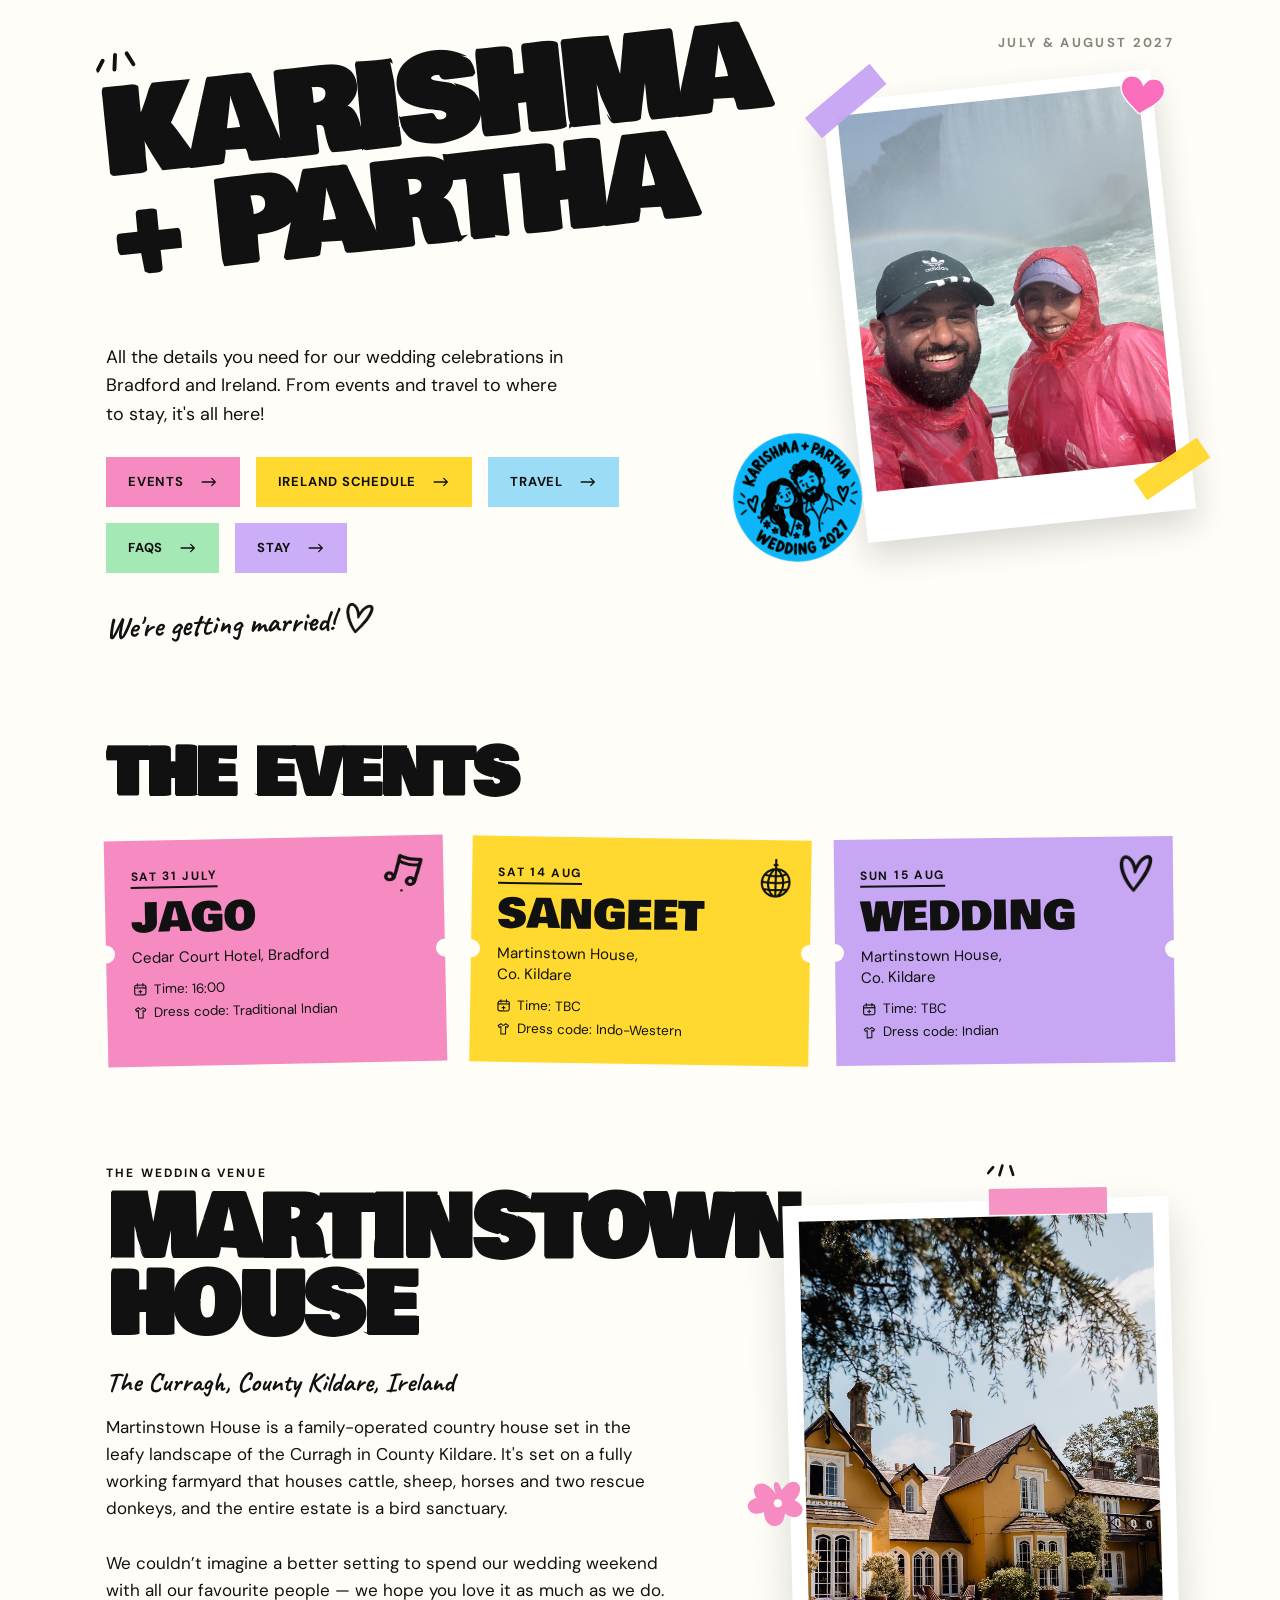
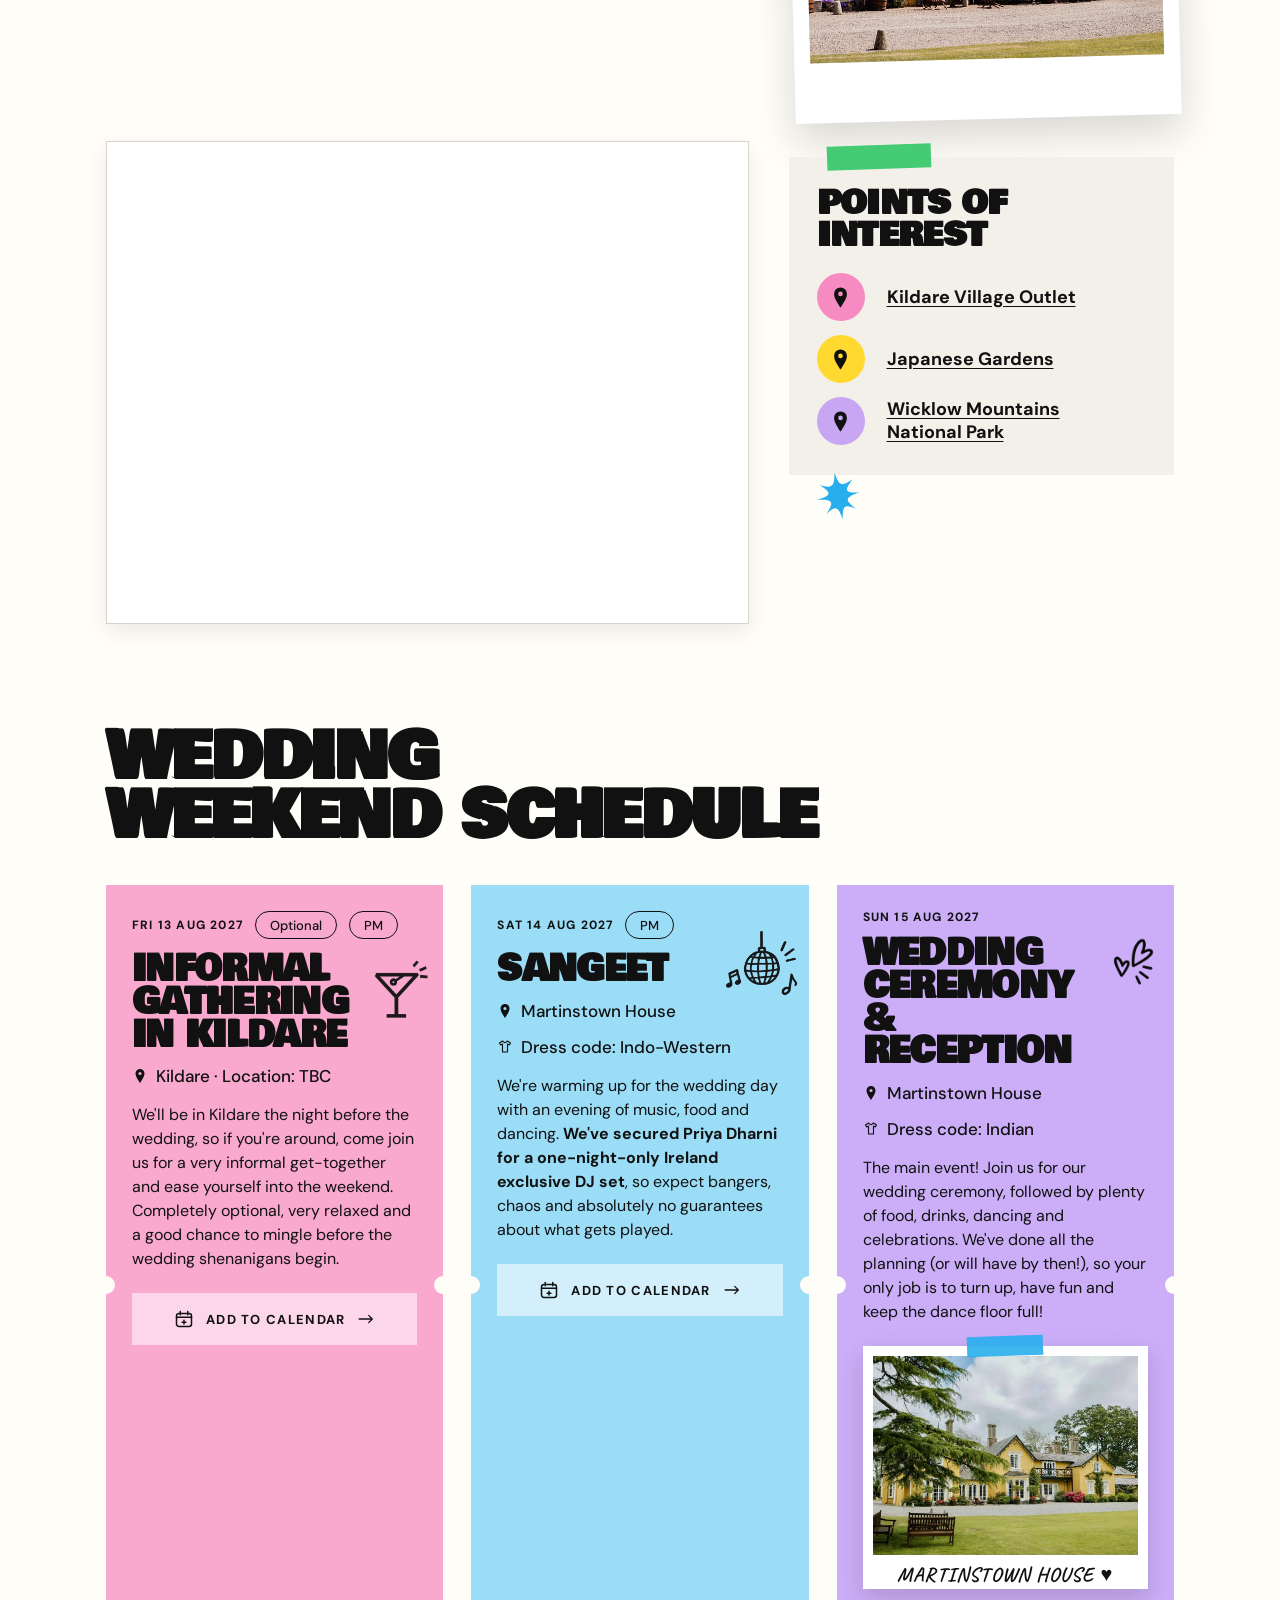
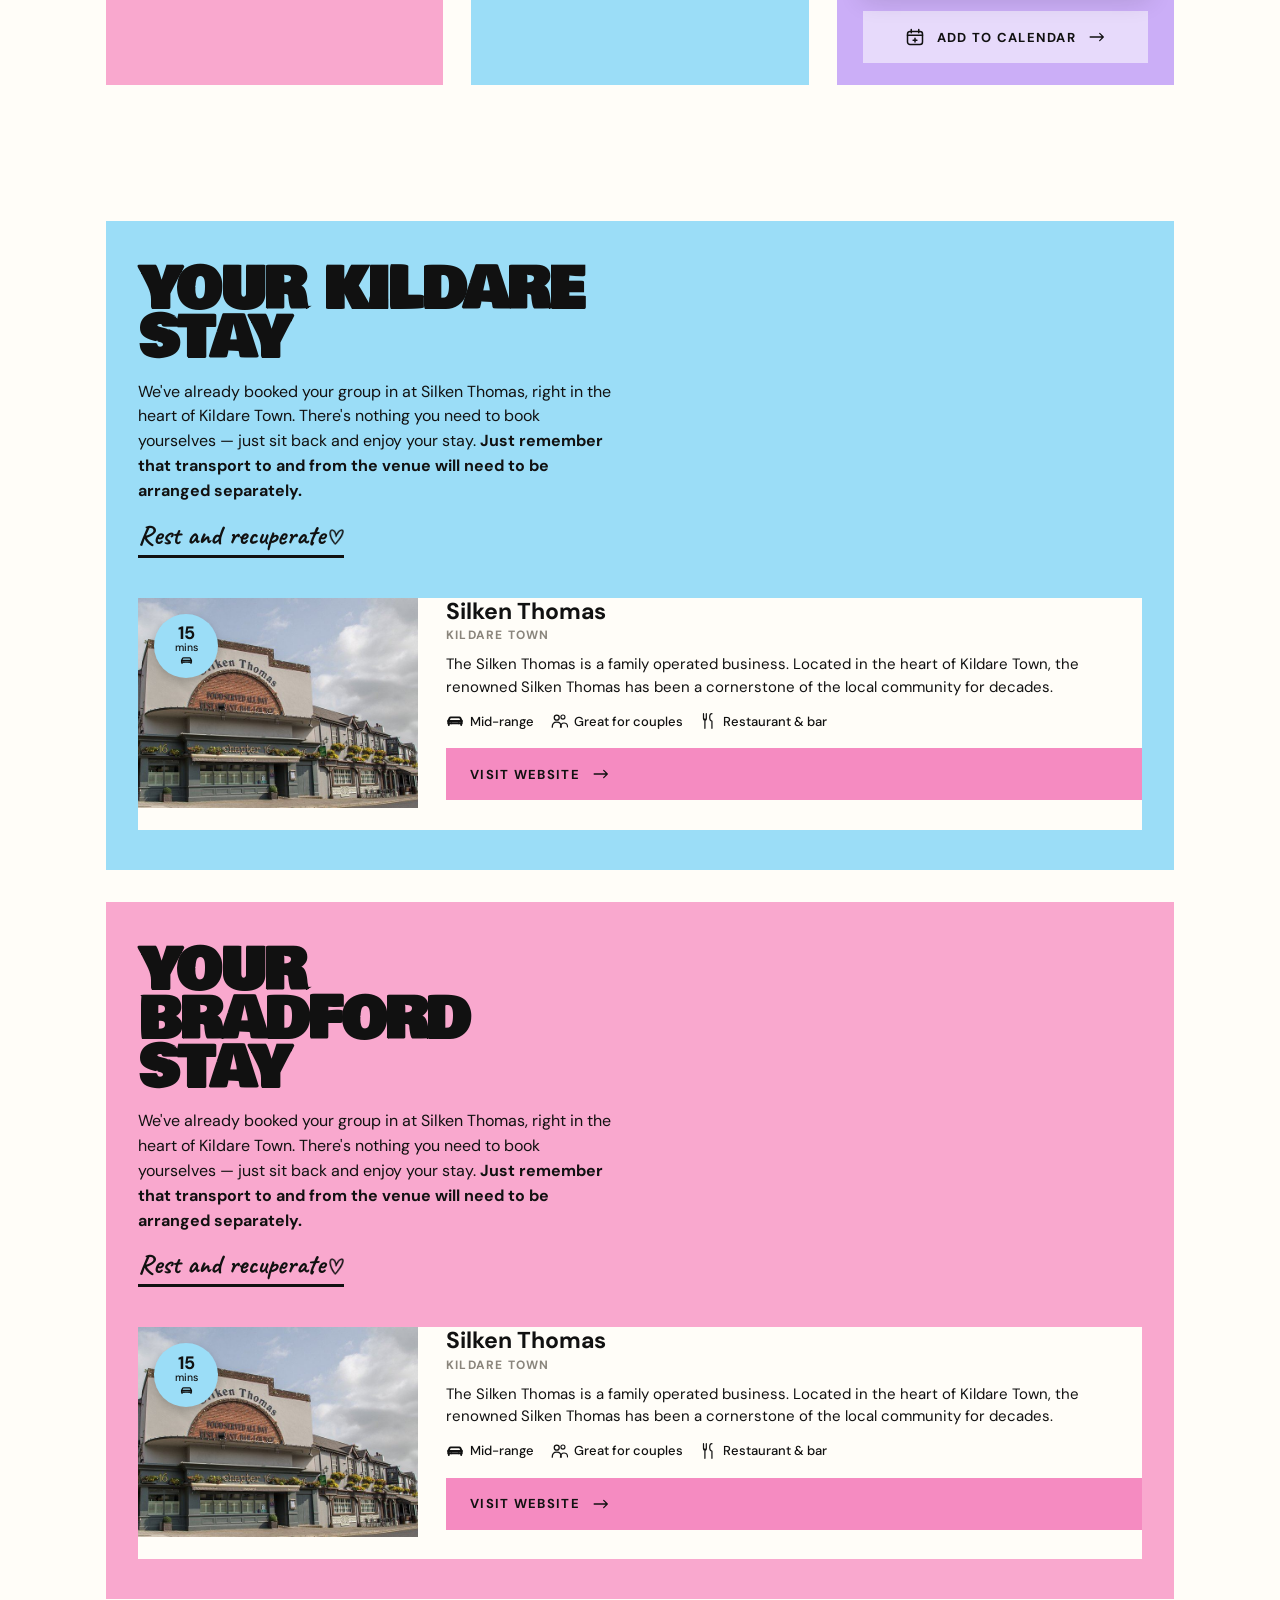
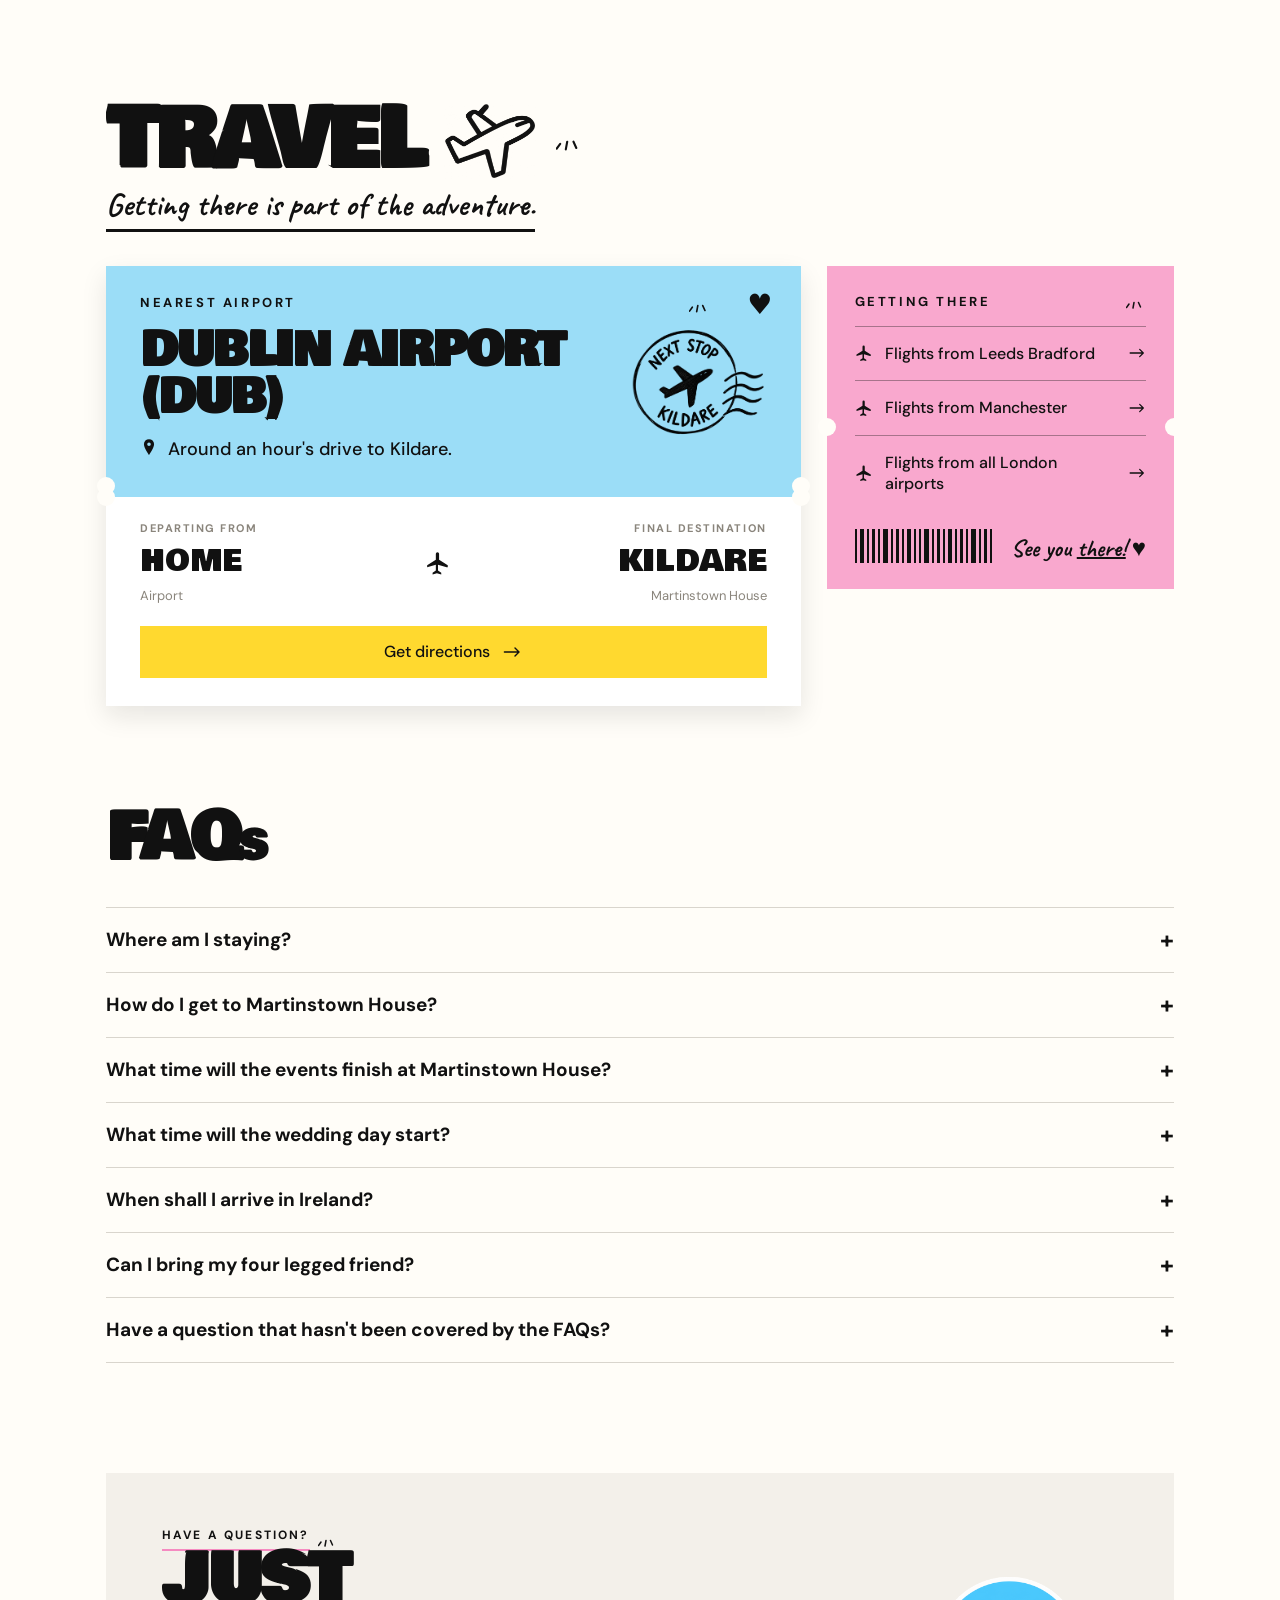
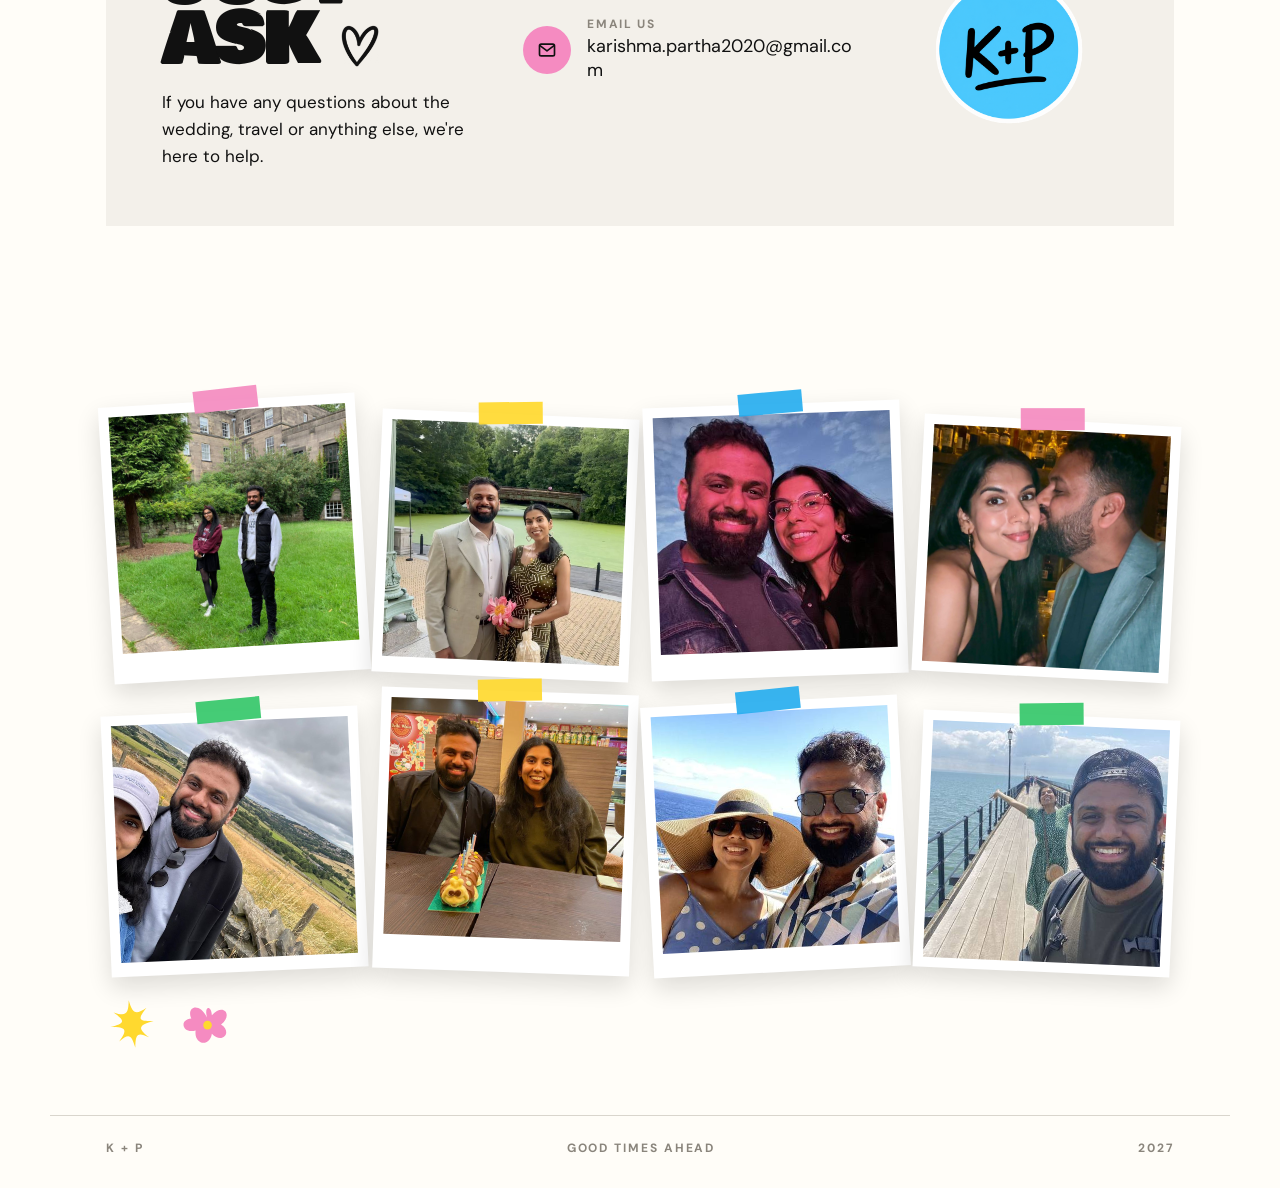
==== commit e65b999a: "Replace kakubhens-tribe Nearby Hotels with full-width Your Kildare/Bradford Stay sections Down to a " ====
--- a/kakubhens-tribe/index.html
+++ b/kakubhens-tribe/index.html
@@ -24,7 +24,7 @@
 <link rel="preconnect" href="https://fonts.googleapis.com">
 <link rel="preconnect" href="https://fonts.gstatic.com" crossorigin>
 <link href="https://fonts.googleapis.com/css2?family=Bowlby+One&family=DM+Sans:opsz,wght@9..40,400;9..40,500;9..40,700&family=Caveat:wght@600;700&display=swap" rel="stylesheet">
-<link rel="stylesheet" href="../styles.css?v=75">
+<link rel="stylesheet" href="../styles.css?v=76">
 </head>
 <body>
 
@@ -311,31 +311,13 @@
   <div class="hotels">
     <div class="hotels__head">
       <div class="hotels__intro">
-        <h3 class="hotels__title">Nearby<br>Hotels</h3>
-        <p class="hotels__copy">If glamping or stables aren't quite your thing, there are plenty of lovely places to stay nearby. We've put together a few options that are all within easy reach of Martinstown House. <b>Just remember that transport to and from the venue will need to be arranged separately.</b></p>
+        <h3 class="hotels__title">Your Kildare Stay</h3>
+        <p class="hotels__copy">We've already booked your group in at Silken Thomas, right in the heart of Kildare Town. There's nothing you need to book yourselves — just sit back and enjoy your stay. <b>Just remember that transport to and from the venue will need to be arranged separately.</b></p>
         <div class="hotels__subline hand">Rest and recuperate<img class="hotels__subline-heart" src="../icons/heart.png" alt="" aria-hidden="true"></div>
       </div>
     </div>
 
-    <div class="hotel-cards">
-      <div class="hotel-card">
-        <div class="hotel-card__photo">
-          <img src="../images/kildare-house-hotel.jpg" alt="Kildare House Hotel exterior">
-          <span class="hotel-card__time" style="background:var(--yellow)">15<b>mins</b><svg width="13" height="13" aria-hidden="true"><use href="#icon-car"/></svg></span>
-        </div>
-        <div class="hotel-card__body">
-          <h4 class="hotel-card__title">The Kildare House Hotel</h4>
-          <span class="hotel-card__place">Kildare Town</span>
-          <p class="hotel-card__copy">Nestled beside the renowned Kildare Village, a charming small family-run hotel awaits you.</p>
-          <div class="hotel-card__tags">
-            <span><svg width="18" height="18" aria-hidden="true"><use href="#icon-car"/></svg>Mid-range</span>
-            <span><svg width="18" height="18" aria-hidden="true"><use href="#icon-people"/></svg>Great for families</span>
-            <span><svg width="18" height="18" aria-hidden="true"><use href="#icon-coffee-fill"/></svg>Excellent breakfast</span>
-          </div>
-          <a href="https://www.kildarehousehotel.ie/" target="_blank" rel="noopener" class="btn btn--pink btn--block">Visit website <svg class="icon-arrow" width="18" height="18" aria-hidden="true"><use href="#icon-arrow"/></svg></a>
-        </div>
-      </div>
-
+    <div class="hotel-cards hotel-cards--single">
       <div class="hotel-card">
         <div class="hotel-card__photo">
           <img src="../images/silken-thomas.jpg" alt="Silken Thomas exterior">
@@ -353,22 +335,34 @@
           <a href="https://silkenthomas.com/" target="_blank" rel="noopener" class="btn btn--pink btn--block">Visit website <svg class="icon-arrow" width="18" height="18" aria-hidden="true"><use href="#icon-arrow"/></svg></a>
         </div>
       </div>
-
+    </div>
+  </div>
+
+  <div class="hotels" style="background:var(--pink-light)">
+    <div class="hotels__head">
+      <div class="hotels__intro">
+        <h3 class="hotels__title">Your Bradford Stay</h3>
+        <p class="hotels__copy">We've already booked your group in at Silken Thomas, right in the heart of Kildare Town. There's nothing you need to book yourselves — just sit back and enjoy your stay. <b>Just remember that transport to and from the venue will need to be arranged separately.</b></p>
+        <div class="hotels__subline hand">Rest and recuperate<img class="hotels__subline-heart" src="../icons/heart.png" alt="" aria-hidden="true"></div>
+      </div>
+    </div>
+
+    <div class="hotel-cards hotel-cards--single">
       <div class="hotel-card">
         <div class="hotel-card__photo">
-          <img src="../images/cunninghams.jpg" alt="Cunningham's exterior">
-          <span class="hotel-card__time" style="background:var(--yellow)">15<b>mins</b><svg width="13" height="13" aria-hidden="true"><use href="#icon-car"/></svg></span>
+          <img src="../images/silken-thomas.jpg" alt="Silken Thomas exterior">
+          <span class="hotel-card__time" style="background:var(--blue-light)">15<b>mins</b><svg width="13" height="13" aria-hidden="true"><use href="#icon-car"/></svg></span>
         </div>
         <div class="hotel-card__body">
-          <h4 class="hotel-card__title">The Rooms @ Cunningham's</h4>
+          <h4 class="hotel-card__title">Silken Thomas</h4>
           <span class="hotel-card__place">Kildare Town</span>
-          <p class="hotel-card__copy">The Rooms @ Cunningham's are located in the Heart of Kildare Town. </p>
+          <p class="hotel-card__copy">The Silken Thomas is a family operated business. Located in the heart of Kildare Town, the renowned Silken Thomas has been a cornerstone of the local community for decades. </p>
           <div class="hotel-card__tags">
             <span><svg width="18" height="18" aria-hidden="true"><use href="#icon-car"/></svg>Mid-range</span>
-            <span><svg width="18" height="18" aria-hidden="true"><use href="#icon-adults"/></svg>Adults only</span>
-            <span><svg width="18" height="18" aria-hidden="true"><use href="#icon-glass"/></svg>Bar on site</span>
-          </div>
-          <a href="https://www.booking.com/Share-k7ScGjP" target="_blank" rel="noopener" class="btn btn--pink btn--block">Visit website <svg class="icon-arrow" width="18" height="18" aria-hidden="true"><use href="#icon-arrow"/></svg></a>
+            <span><svg width="18" height="18" aria-hidden="true"><use href="#icon-people"/></svg>Great for couples</span>
+            <span><svg width="18" height="18" aria-hidden="true"><use href="#icon-fork"/></svg>Restaurant &amp; bar</span>
+          </div>
+          <a href="https://silkenthomas.com/" target="_blank" rel="noopener" class="btn btn--pink btn--block">Visit website <svg class="icon-arrow" width="18" height="18" aria-hidden="true"><use href="#icon-arrow"/></svg></a>
         </div>
       </div>
     </div>
--- a/styles.css
+++ b/styles.css
@@ -855,6 +855,11 @@
 
 .hotel-cards { margin-top: 26px; display: grid; gap: 16px; }
 @media (min-width: 960px) { .hotel-cards { margin-top: 40px; grid-template-columns: repeat(3, minmax(0,1fr)); gap: 22px; } }
+@media (min-width: 960px) { .hotel-cards--single { grid-template-columns: 1fr; } }
+@media (min-width: 960px) { .hotel-cards--single .hotel-card { flex-direction: row; gap: 24px; } }
+@media (min-width: 960px) { .hotel-cards--single .hotel-card__photo { width: 280px; flex: none; } }
+@media (min-width: 960px) { .hotel-cards--single .hotel-card__photo img { aspect-ratio: 4/3; } }
+@media (min-width: 960px) { .hotel-cards--single .hotel-card__body { padding: 0 0 0 4px; } }
 
 .hotel-card { background: var(--cream); display: flex; gap: 14px; padding: 14px; }
 @media (min-width: 960px) { .hotel-card { flex-direction: column; gap: 0; padding: 0 0 22px; } }
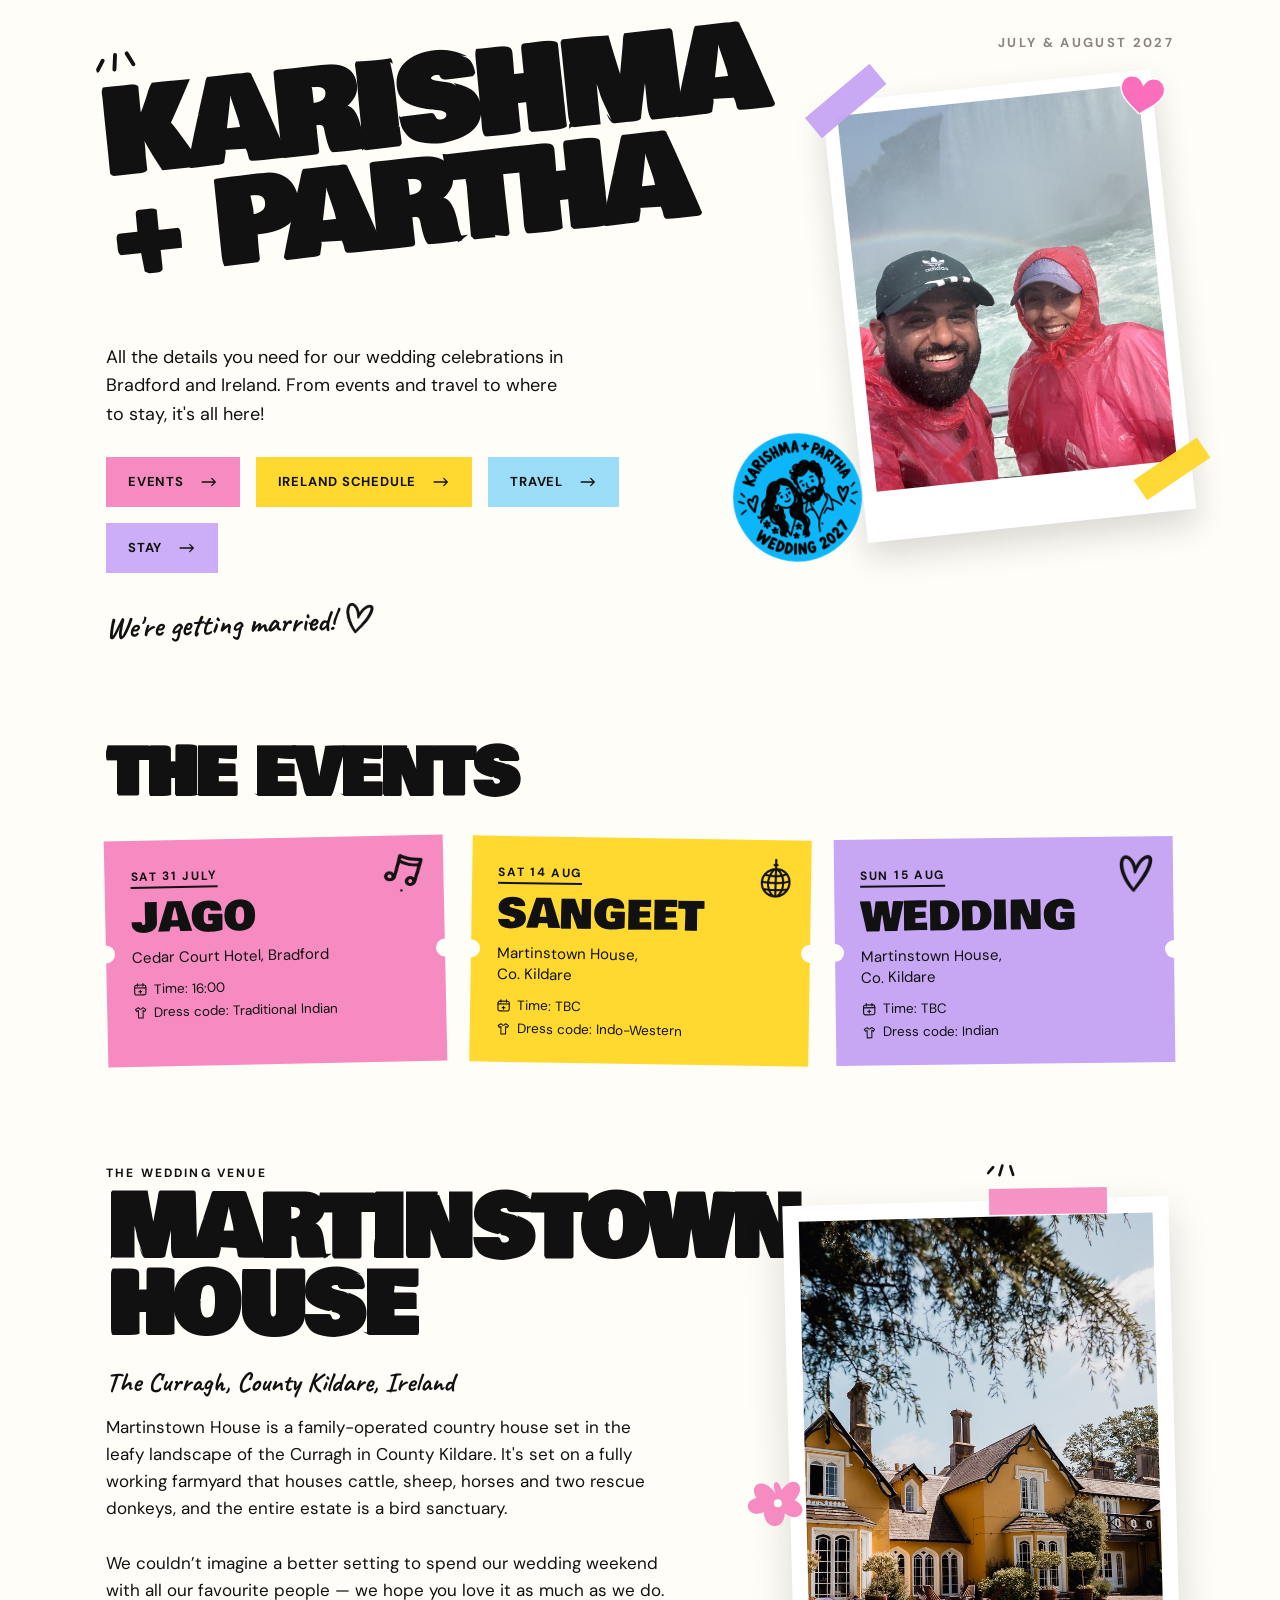
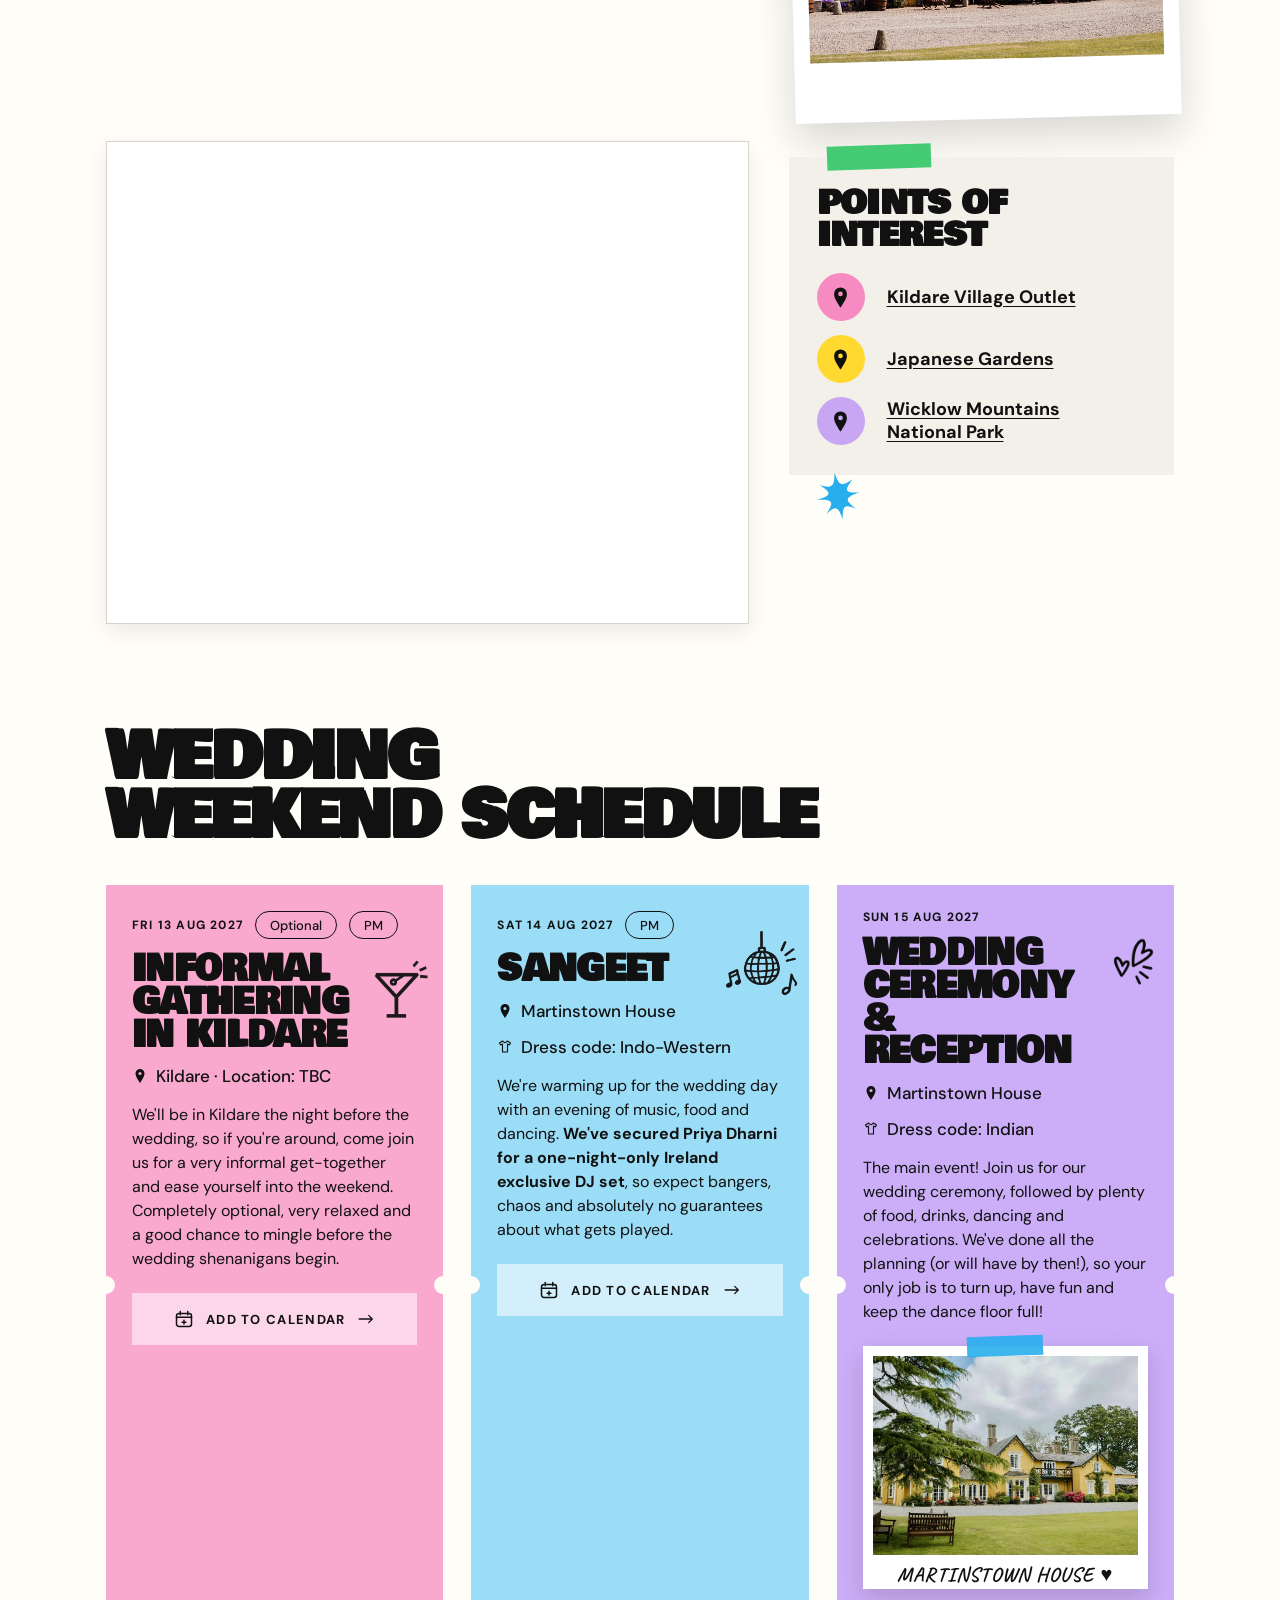
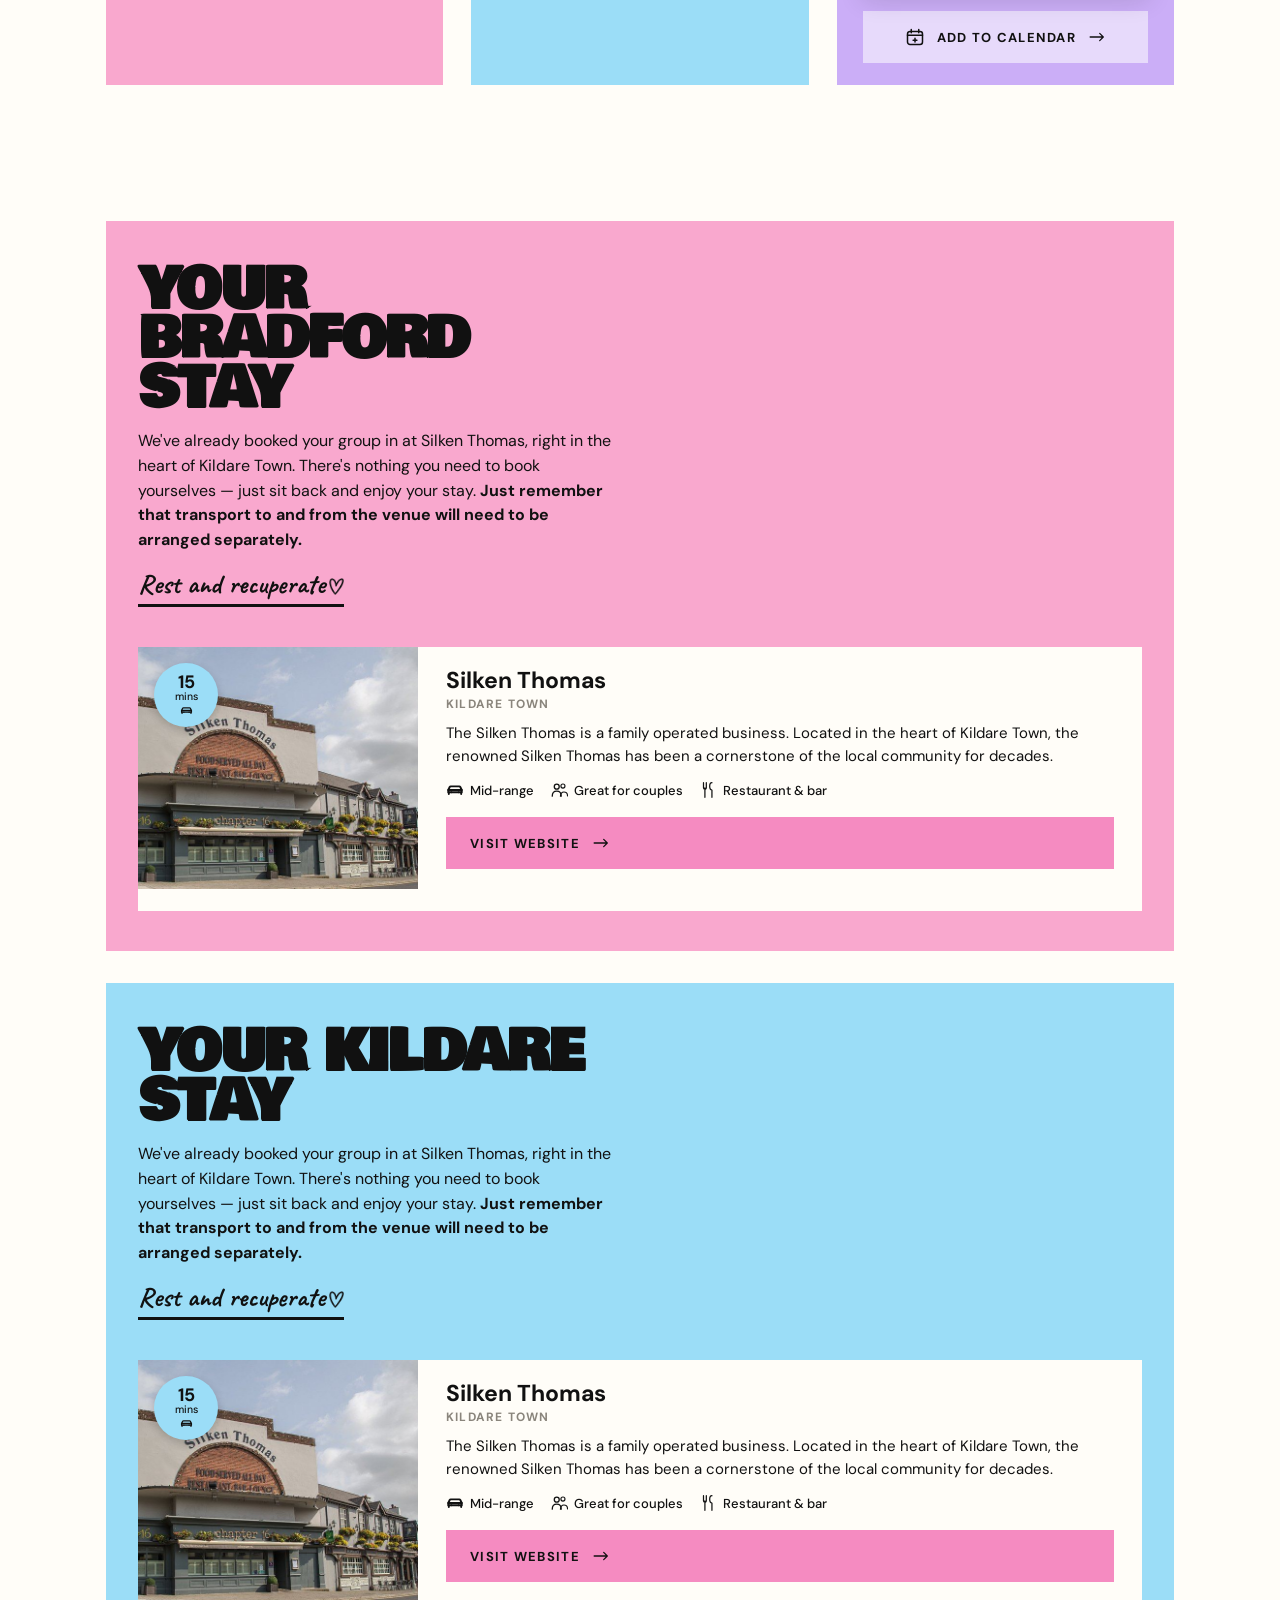
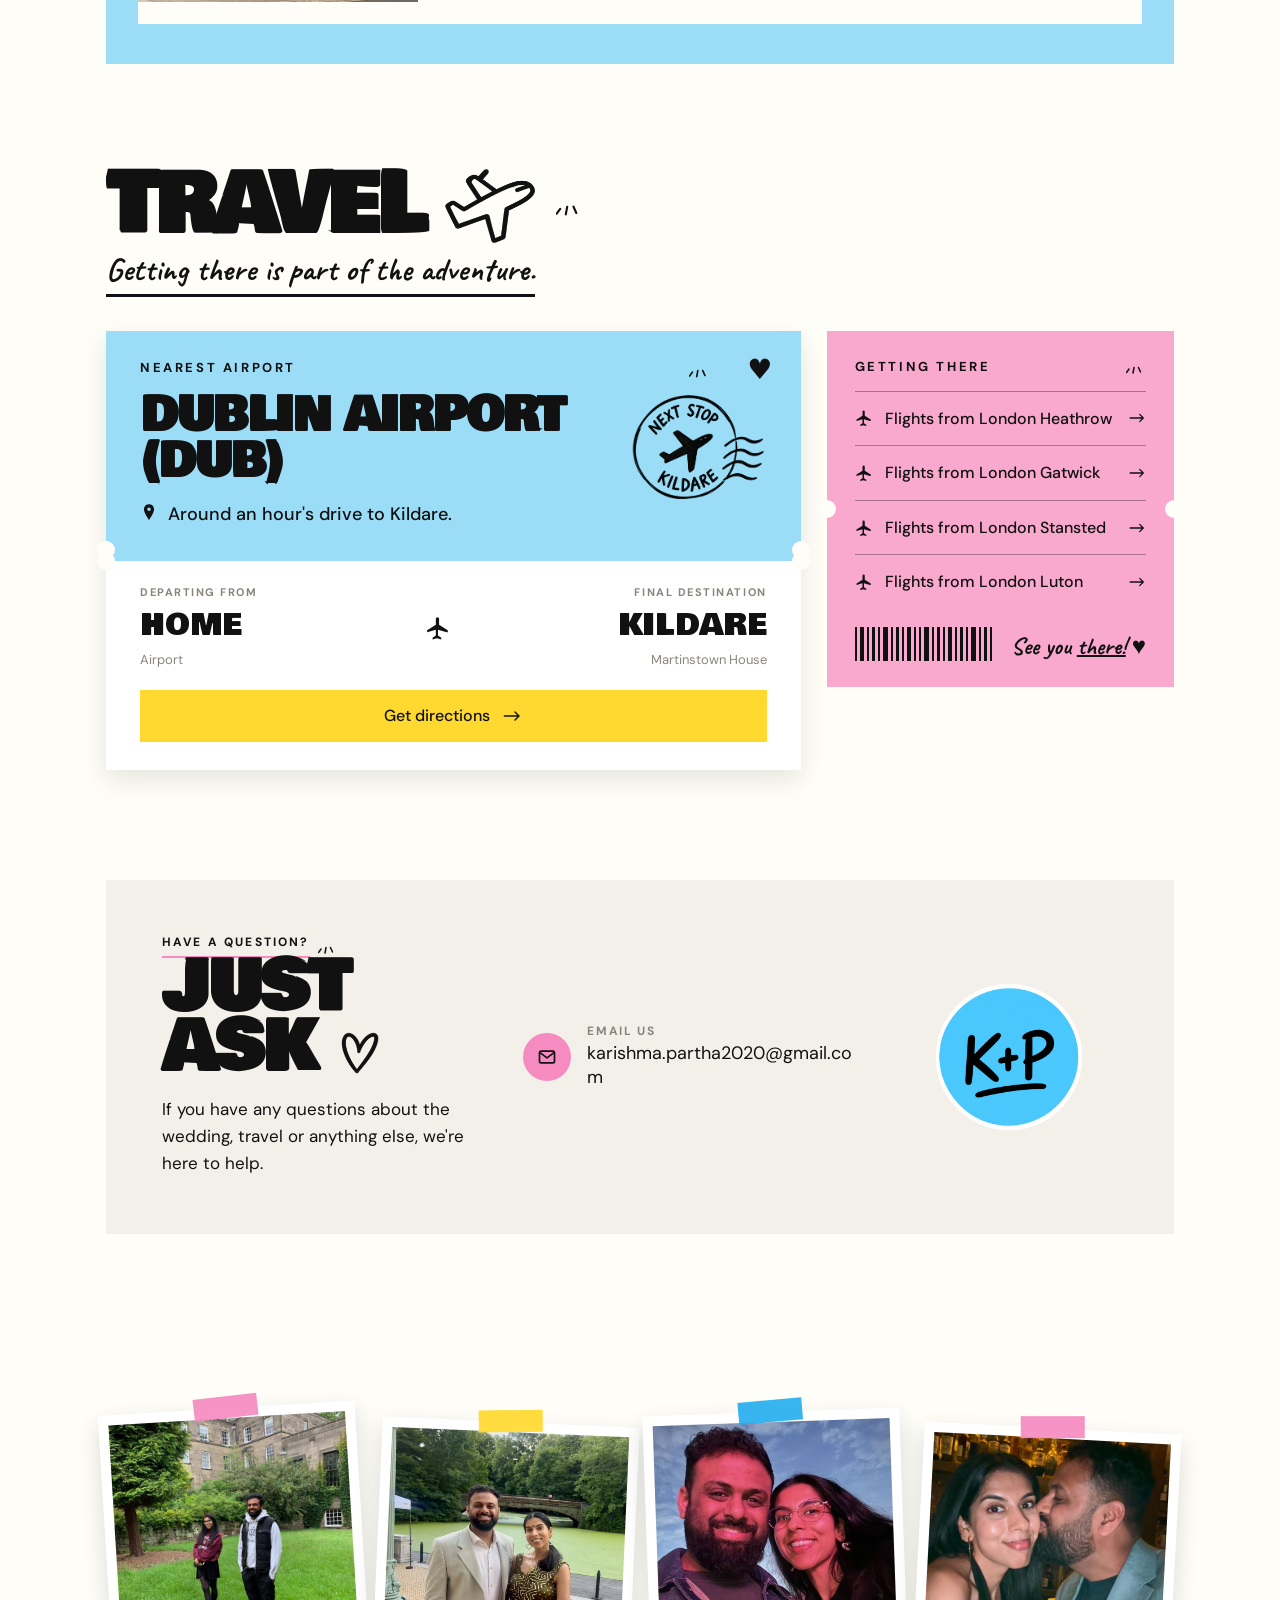
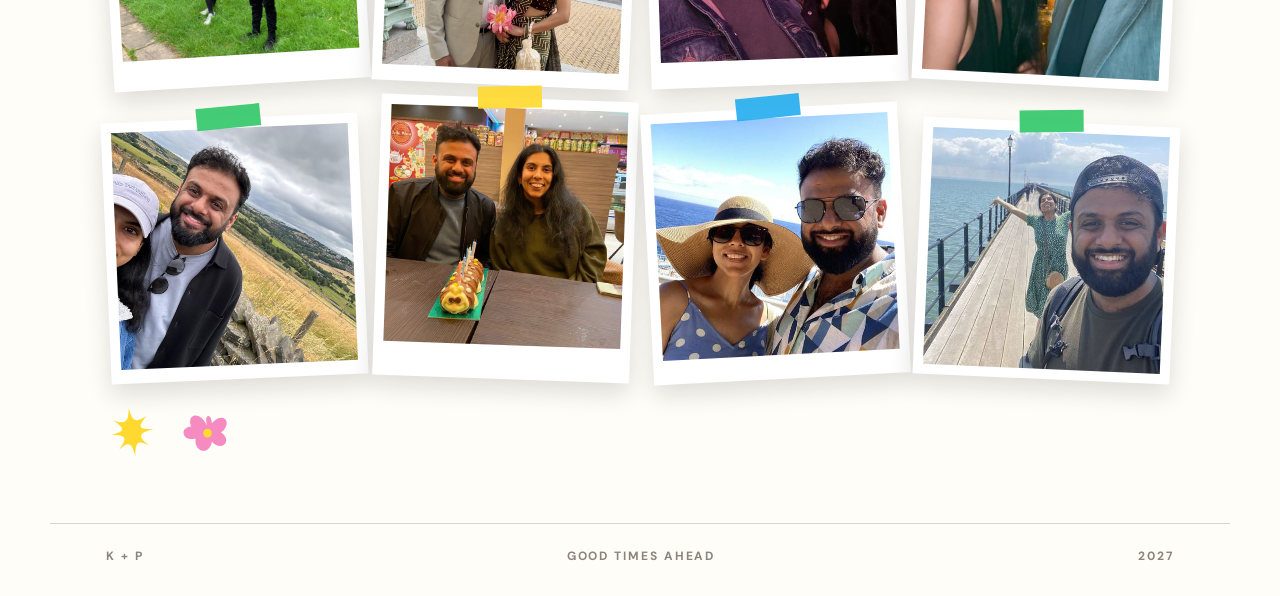
==== commit 14b3bc29: "kakubhens-tribe: fix hotel card padding, remove FAQs, reorder Stay, update flight links - Fix missin" ====
--- a/kakubhens-tribe/index.html
+++ b/kakubhens-tribe/index.html
@@ -24,7 +24,7 @@
 <link rel="preconnect" href="https://fonts.googleapis.com">
 <link rel="preconnect" href="https://fonts.gstatic.com" crossorigin>
 <link href="https://fonts.googleapis.com/css2?family=Bowlby+One&family=DM+Sans:opsz,wght@9..40,400;9..40,500;9..40,700&family=Caveat:wght@600;700&display=swap" rel="stylesheet">
-<link rel="stylesheet" href="../styles.css?v=76">
+<link rel="stylesheet" href="../styles.css?v=77">
 </head>
 <body>
 
@@ -124,7 +124,6 @@
         <a href="#events" class="hero__nav-btn hero__nav-btn--events">Events <svg class="icon-arrow" width="18" height="18" aria-hidden="true"><use href="#icon-arrow"/></svg></a>
         <a href="#schedule" class="hero__nav-btn hero__nav-btn--schedule">Ireland schedule <svg class="icon-arrow" width="18" height="18" aria-hidden="true"><use href="#icon-arrow"/></svg></a>
         <a href="#travel" class="hero__nav-btn hero__nav-btn--travel">Travel <svg class="icon-arrow" width="18" height="18" aria-hidden="true"><use href="#icon-arrow"/></svg></a>
-        <a href="#faqs" class="hero__nav-btn hero__nav-btn--faqs">FAQs <svg class="icon-arrow" width="18" height="18" aria-hidden="true"><use href="#icon-arrow"/></svg></a>
         <a href="#stay" class="hero__nav-btn hero__nav-btn--stay">Stay <svg class="icon-arrow" width="18" height="18" aria-hidden="true"><use href="#icon-arrow"/></svg></a>
       </nav>
 
@@ -308,10 +307,10 @@
 
 <!-- ===================== STAY ===================== -->
 <section class="section stay" id="stay">
-  <div class="hotels">
+  <div class="hotels" style="background:var(--pink-light)">
     <div class="hotels__head">
       <div class="hotels__intro">
-        <h3 class="hotels__title">Your Kildare Stay</h3>
+        <h3 class="hotels__title">Your Bradford Stay</h3>
         <p class="hotels__copy">We've already booked your group in at Silken Thomas, right in the heart of Kildare Town. There's nothing you need to book yourselves — just sit back and enjoy your stay. <b>Just remember that transport to and from the venue will need to be arranged separately.</b></p>
         <div class="hotels__subline hand">Rest and recuperate<img class="hotels__subline-heart" src="../icons/heart.png" alt="" aria-hidden="true"></div>
       </div>
@@ -338,10 +337,10 @@
     </div>
   </div>
 
-  <div class="hotels" style="background:var(--pink-light)">
+  <div class="hotels">
     <div class="hotels__head">
       <div class="hotels__intro">
-        <h3 class="hotels__title">Your Bradford Stay</h3>
+        <h3 class="hotels__title">Your Kildare Stay</h3>
         <p class="hotels__copy">We've already booked your group in at Silken Thomas, right in the heart of Kildare Town. There's nothing you need to book yourselves — just sit back and enjoy your stay. <b>Just remember that transport to and from the venue will need to be arranged separately.</b></p>
         <div class="hotels__subline hand">Rest and recuperate<img class="hotels__subline-heart" src="../icons/heart.png" alt="" aria-hidden="true"></div>
       </div>
@@ -417,9 +416,10 @@
         <svg class="icon-plane" width="20" height="20" aria-hidden="true"><use href="#icon-plane-lines"/></svg>
       </div>
       <div class="flights-ticket__list">
-        <a href="https://www.google.com/travel/flights?q=Flights%20from%20Leeds%20Bradford%20to%20Dublin" target="_blank" rel="noopener" class="flights-ticket__link"><svg width="18" height="18" aria-hidden="true"><use href="#icon-plane-solid"/></svg><span>Flights from Leeds Bradford</span><svg class="icon-arrow" width="18" height="18" aria-hidden="true"><use href="#icon-arrow"/></svg></a>
-        <a href="https://www.google.com/travel/flights?q=Flights%20from%20Manchester%20to%20Dublin" target="_blank" rel="noopener" class="flights-ticket__link"><svg width="18" height="18" aria-hidden="true"><use href="#icon-plane-solid"/></svg><span>Flights from Manchester</span><svg class="icon-arrow" width="18" height="18" aria-hidden="true"><use href="#icon-arrow"/></svg></a>
-        <a href="https://www.google.com/travel/flights?q=Flights%20from%20London%20to%20Dublin" target="_blank" rel="noopener" class="flights-ticket__link"><svg width="18" height="18" aria-hidden="true"><use href="#icon-plane-solid"/></svg><span>Flights from all London airports</span><svg class="icon-arrow" width="18" height="18" aria-hidden="true"><use href="#icon-arrow"/></svg></a>
+        <a href="https://www.google.com/travel/flights?q=Flights%20from%20London%20Heathrow%20to%20Dublin" target="_blank" rel="noopener" class="flights-ticket__link"><svg width="18" height="18" aria-hidden="true"><use href="#icon-plane-solid"/></svg><span>Flights from London Heathrow</span><svg class="icon-arrow" width="18" height="18" aria-hidden="true"><use href="#icon-arrow"/></svg></a>
+        <a href="https://www.google.com/travel/flights?q=Flights%20from%20London%20Gatwick%20to%20Dublin" target="_blank" rel="noopener" class="flights-ticket__link"><svg width="18" height="18" aria-hidden="true"><use href="#icon-plane-solid"/></svg><span>Flights from London Gatwick</span><svg class="icon-arrow" width="18" height="18" aria-hidden="true"><use href="#icon-arrow"/></svg></a>
+        <a href="https://www.google.com/travel/flights?q=Flights%20from%20London%20Stansted%20to%20Dublin" target="_blank" rel="noopener" class="flights-ticket__link"><svg width="18" height="18" aria-hidden="true"><use href="#icon-plane-solid"/></svg><span>Flights from London Stansted</span><svg class="icon-arrow" width="18" height="18" aria-hidden="true"><use href="#icon-arrow"/></svg></a>
+        <a href="https://www.google.com/travel/flights?q=Flights%20from%20London%20Luton%20to%20Dublin" target="_blank" rel="noopener" class="flights-ticket__link"><svg width="18" height="18" aria-hidden="true"><use href="#icon-plane-solid"/></svg><span>Flights from London Luton</span><svg class="icon-arrow" width="18" height="18" aria-hidden="true"><use href="#icon-arrow"/></svg></a>
       </div>
       <div class="flights-ticket__foot">
         <svg class="flights-ticket__barcode" width="140" height="34" viewBox="0 0 140 34" aria-hidden="true">
@@ -429,14 +429,6 @@
       </div>
     </div>
   </div>
-</section>
-
-<!-- ===================== FAQS ===================== -->
-<section class="section faqs" id="faqs">
-  <div class="faqs__head">
-    <h2 class="faqs__title">FAQ<span class="faqs__title-s">s</span></h2>
-  </div>
-  <div class="faq-list" id="faq-list"></div>
 </section>
 
 <!-- ===================== JUST ASK ===================== -->
--- a/styles.css
+++ b/styles.css
@@ -859,7 +859,7 @@
 @media (min-width: 960px) { .hotel-cards--single .hotel-card { flex-direction: row; gap: 24px; } }
 @media (min-width: 960px) { .hotel-cards--single .hotel-card__photo { width: 280px; flex: none; } }
 @media (min-width: 960px) { .hotel-cards--single .hotel-card__photo img { aspect-ratio: 4/3; } }
-@media (min-width: 960px) { .hotel-cards--single .hotel-card__body { padding: 0 0 0 4px; } }
+@media (min-width: 960px) { .hotel-cards--single .hotel-card__body { padding: 20px 28px 20px 4px; } }
 
 .hotel-card { background: var(--cream); display: flex; gap: 14px; padding: 14px; }
 @media (min-width: 960px) { .hotel-card { flex-direction: column; gap: 0; padding: 0 0 22px; } }
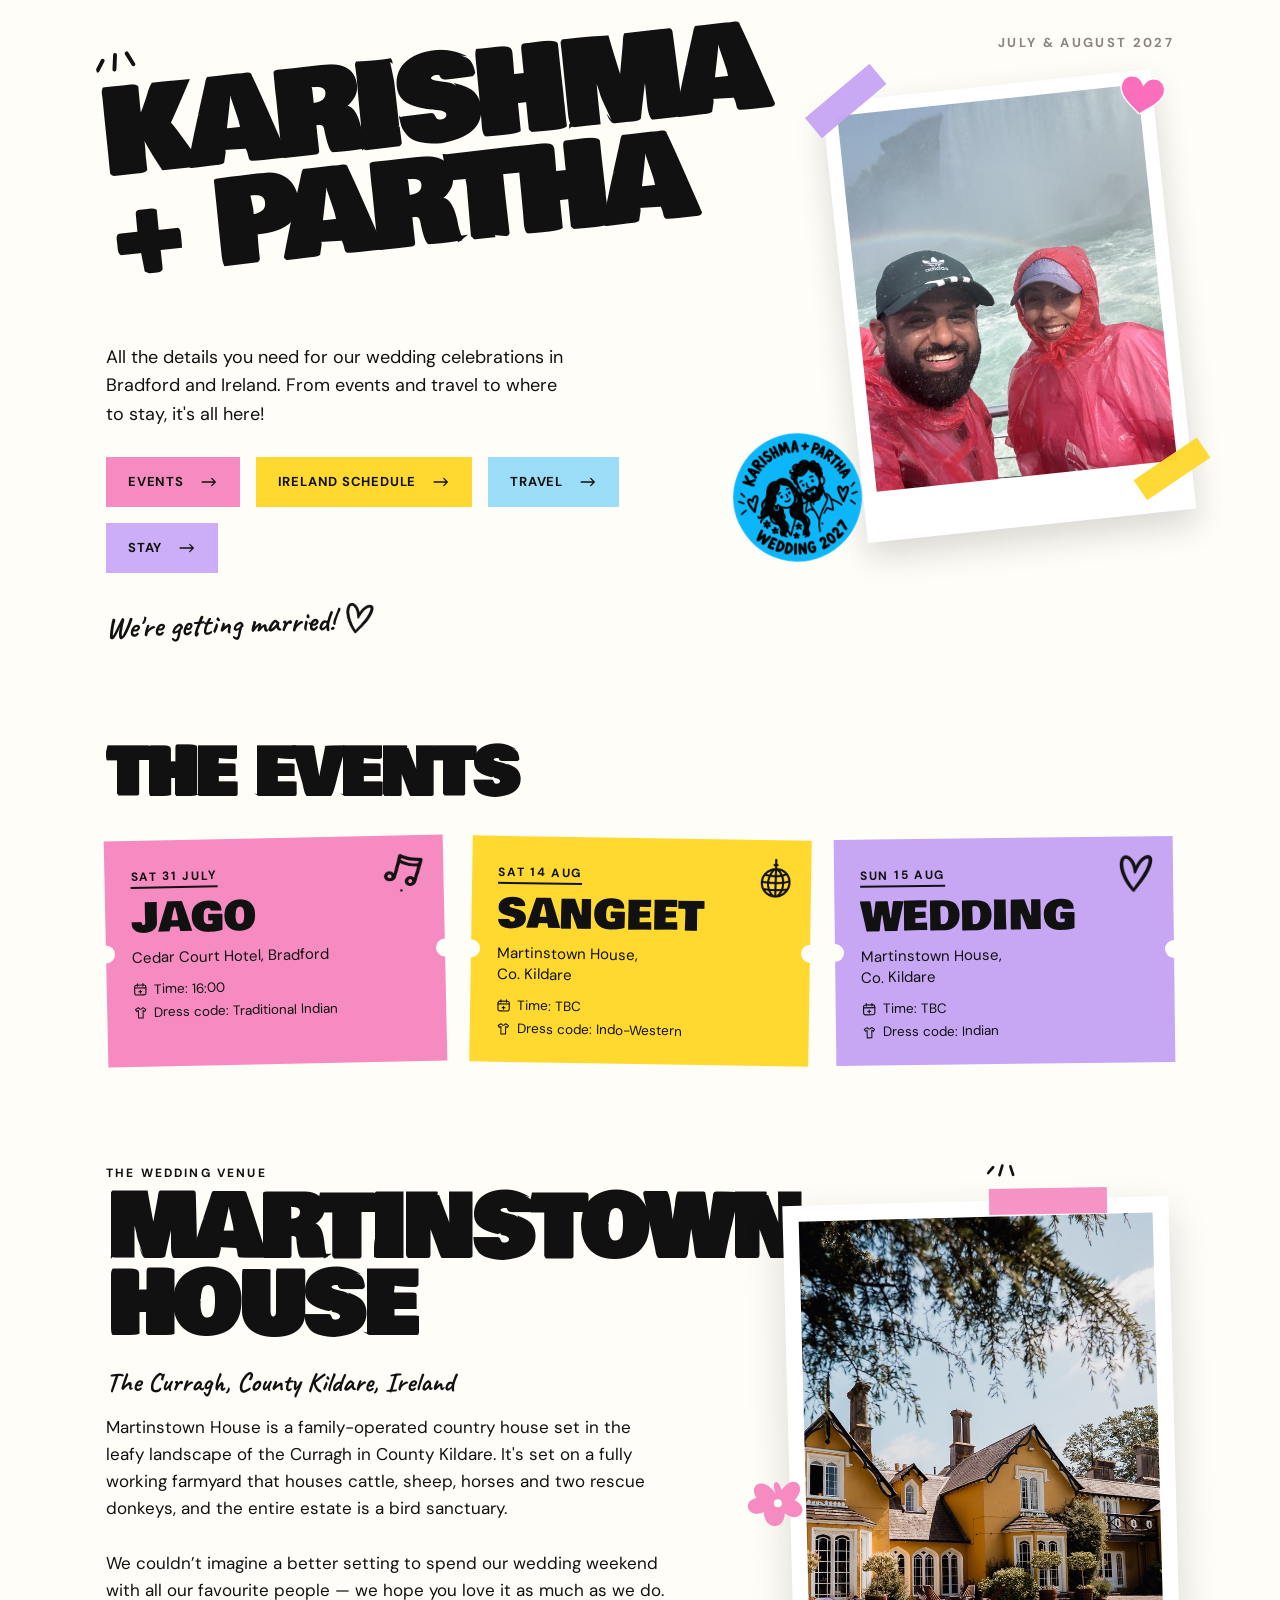
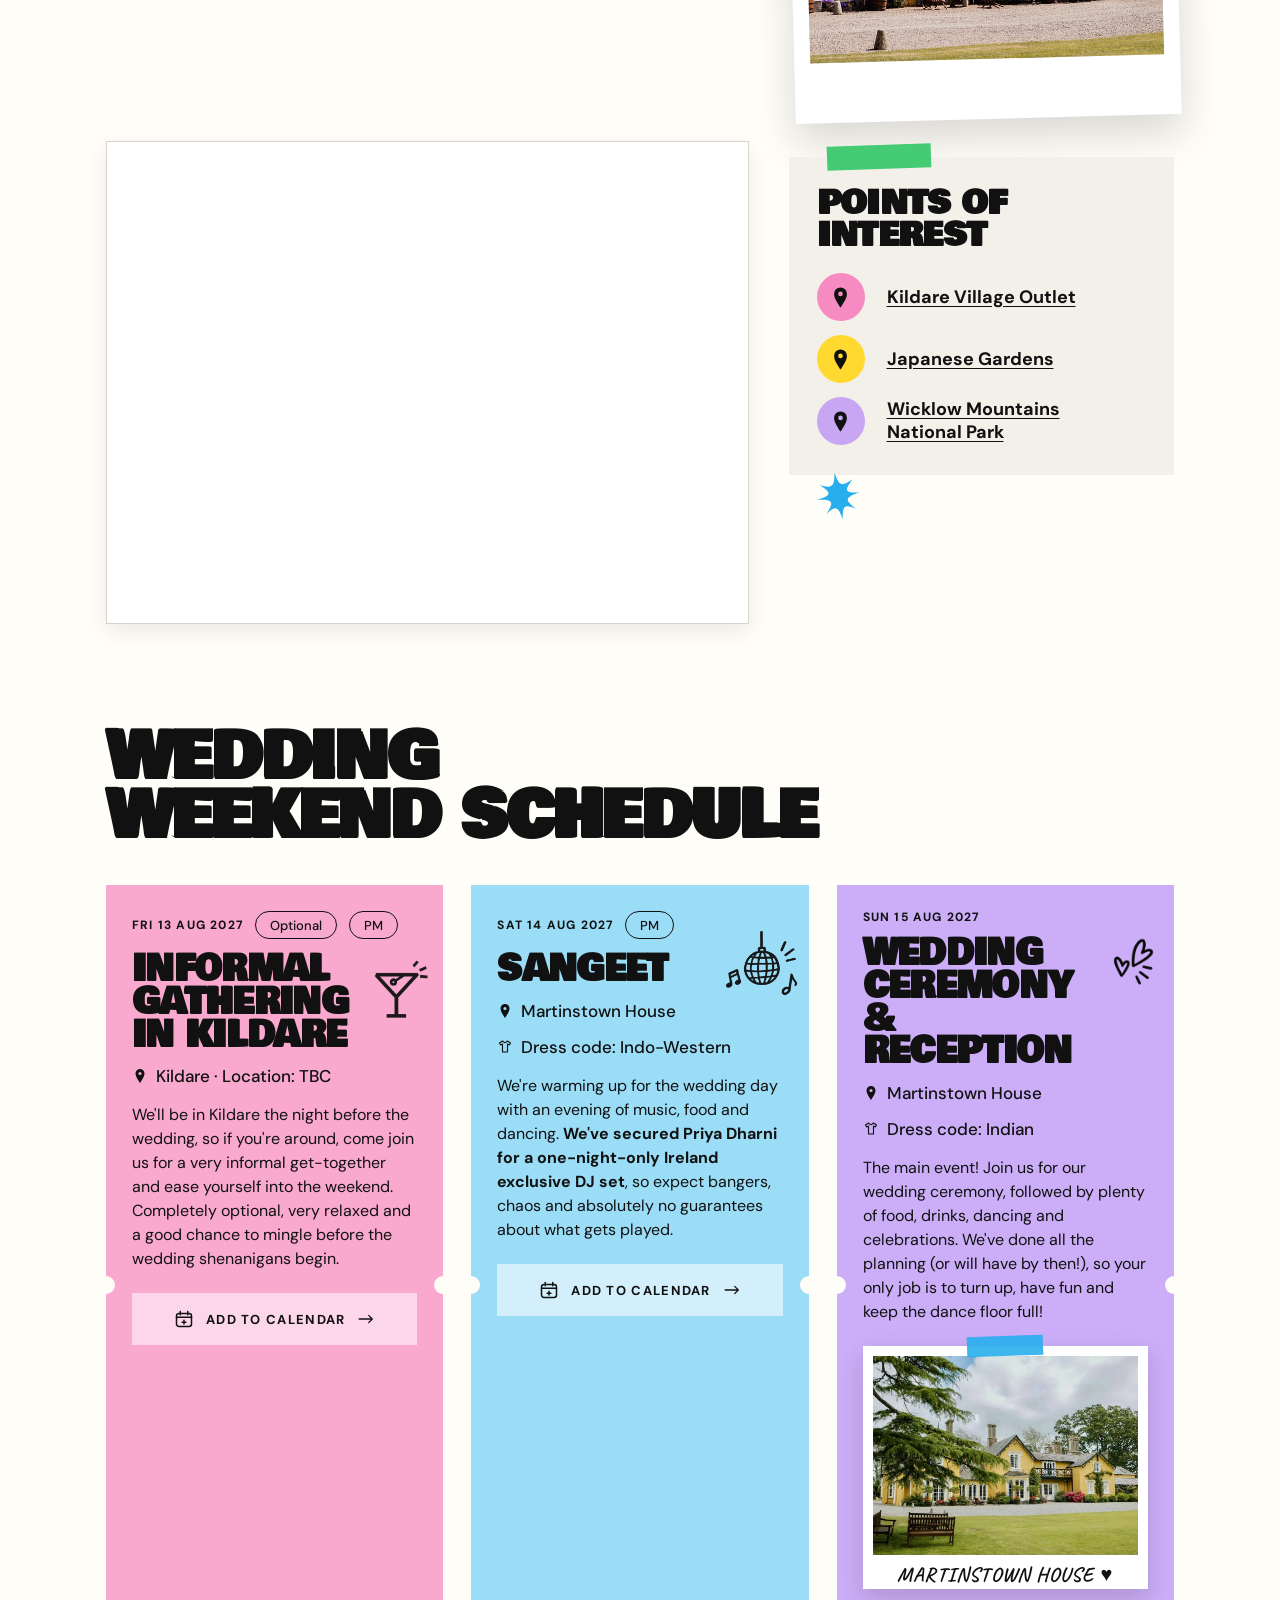
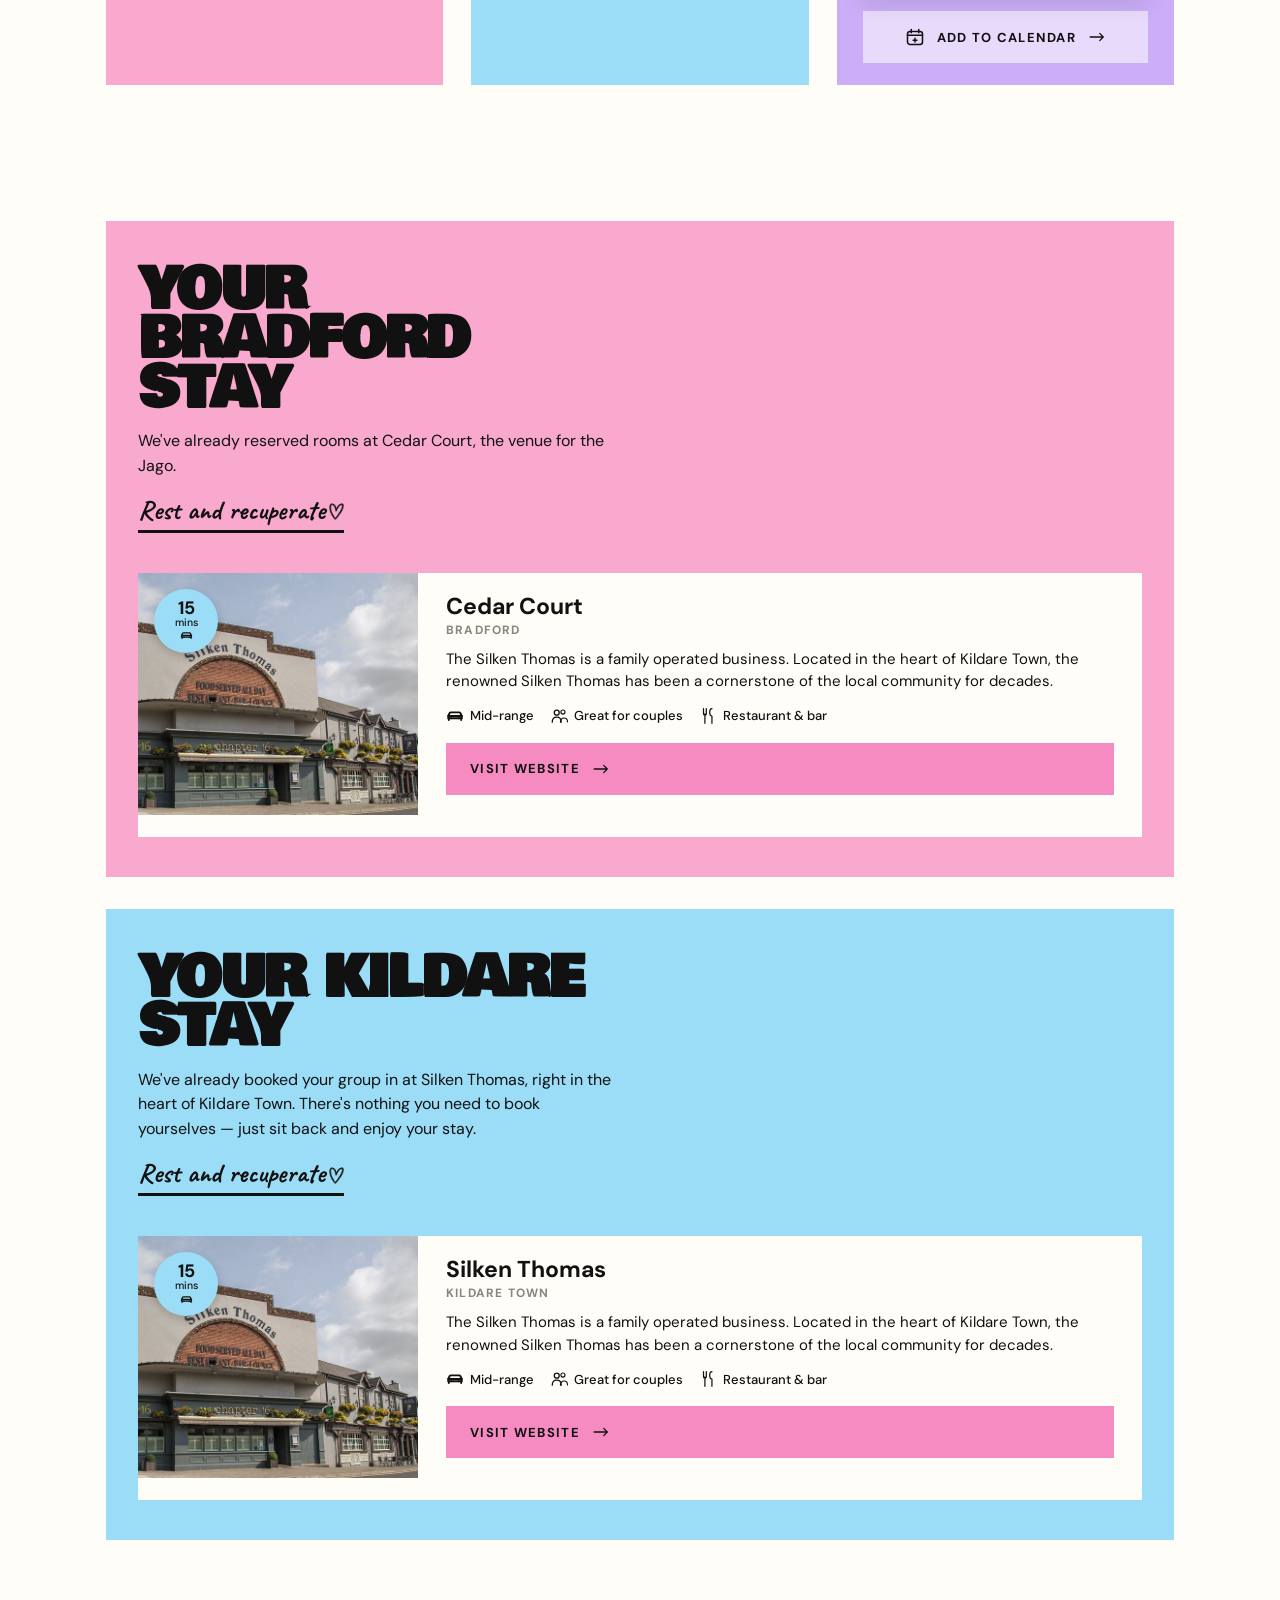
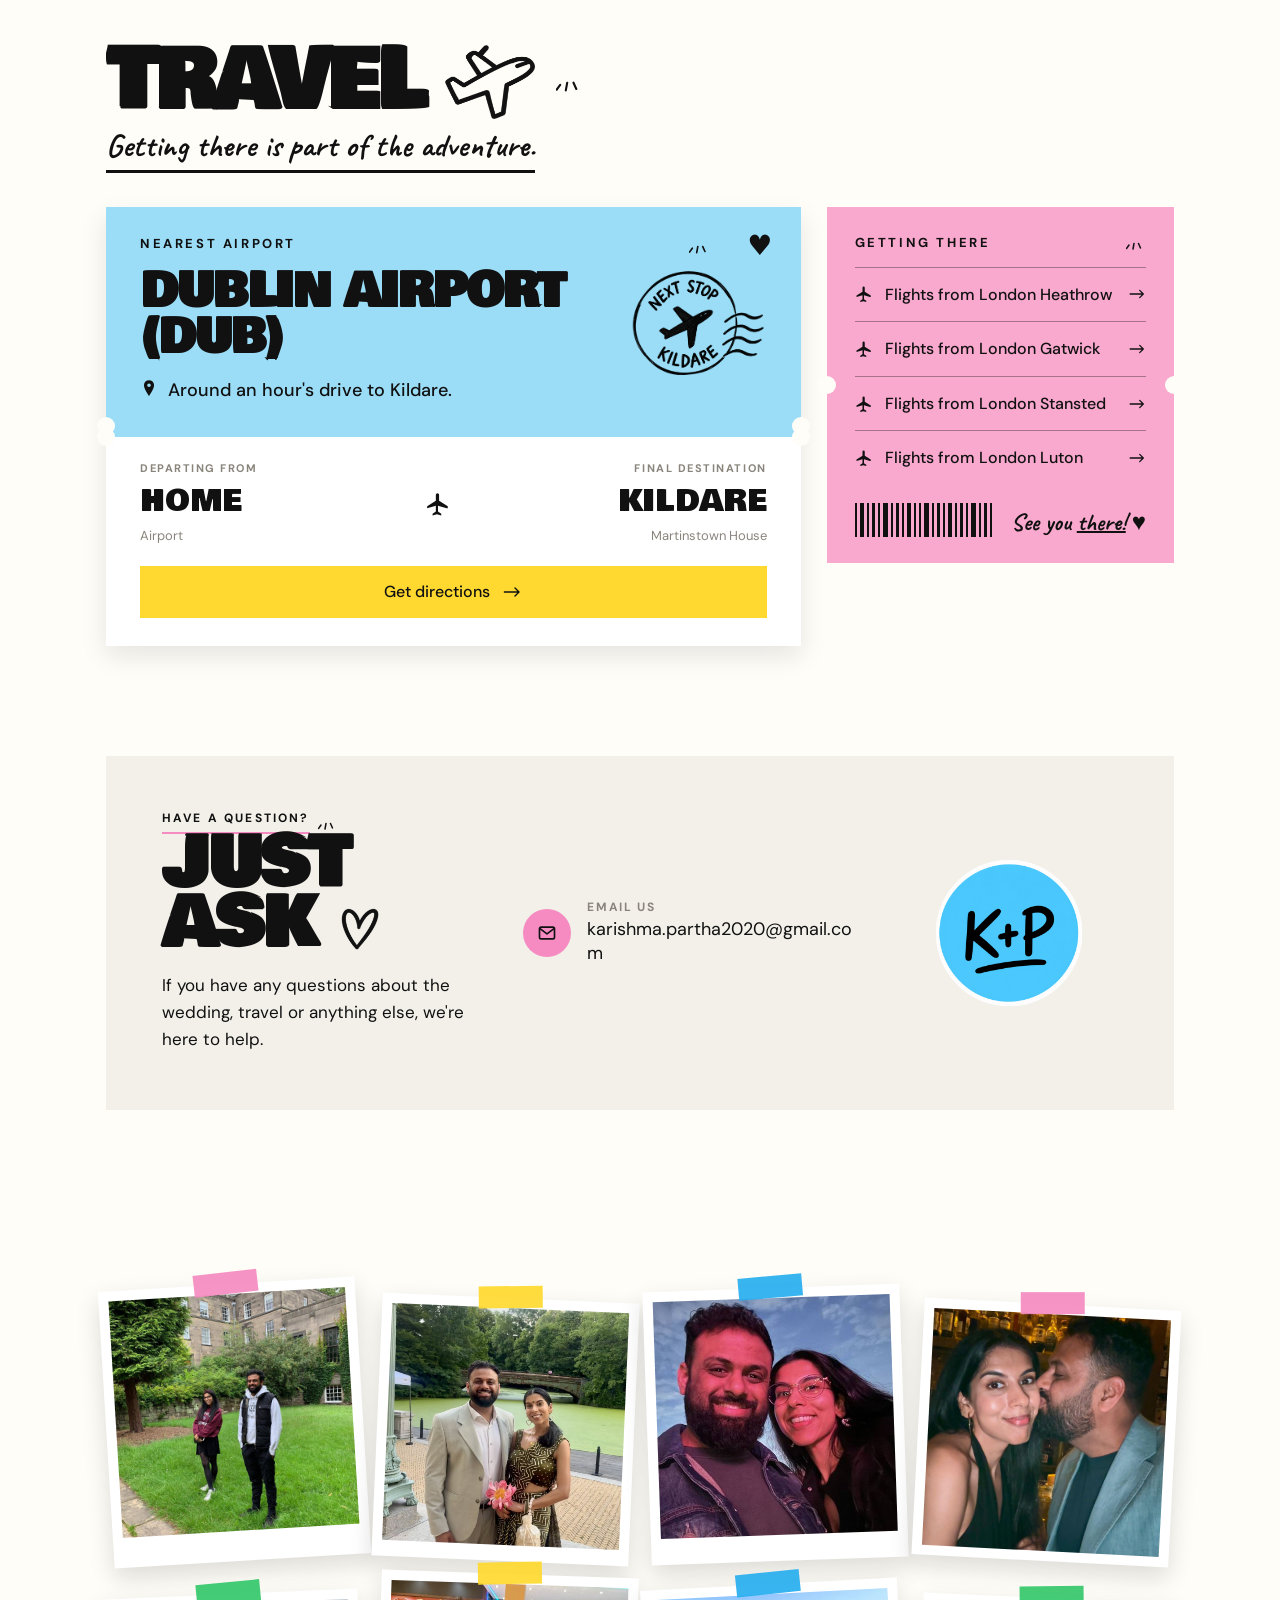
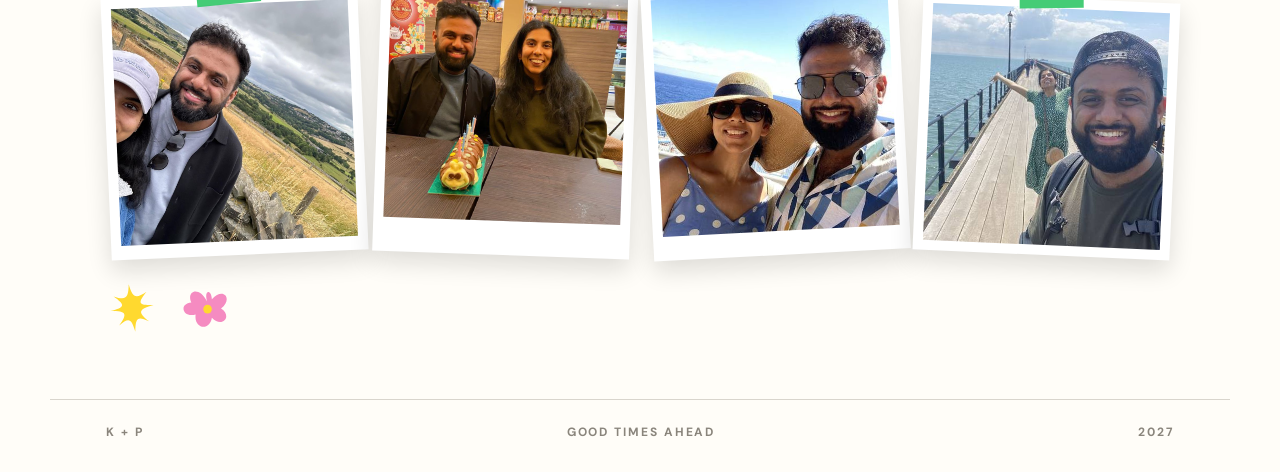
==== commit 1fc91416: "Update index.html" ====
--- a/kakubhens-tribe/index.html
+++ b/kakubhens-tribe/index.html
@@ -311,7 +311,37 @@
     <div class="hotels__head">
       <div class="hotels__intro">
         <h3 class="hotels__title">Your Bradford Stay</h3>
-        <p class="hotels__copy">We've already booked your group in at Silken Thomas, right in the heart of Kildare Town. There's nothing you need to book yourselves — just sit back and enjoy your stay. <b>Just remember that transport to and from the venue will need to be arranged separately.</b></p>
+        <p class="hotels__copy">We've already reserved rooms at Cedar Court, the venue for the Jago.</p>
+        <div class="hotels__subline hand">Rest and recuperate<img class="hotels__subline-heart" src="../icons/heart.png" alt="" aria-hidden="true"></div>
+      </div>
+    </div>
+
+    <div class="hotel-cards hotel-cards--single">
+      <div class="hotel-card">
+        <div class="hotel-card__photo">
+          <img src="../images/silken-thomas.jpg" alt="Silken Thomas exterior">
+          <span class="hotel-card__time" style="background:var(--blue-light)">15<b>mins</b><svg width="13" height="13" aria-hidden="true"><use href="#icon-car"/></svg></span>
+        </div>
+        <div class="hotel-card__body">
+          <h4 class="hotel-card__title">Cedar Court</h4>
+          <span class="hotel-card__place">Bradford</span>
+          <p class="hotel-card__copy">The Silken Thomas is a family operated business. Located in the heart of Kildare Town, the renowned Silken Thomas has been a cornerstone of the local community for decades. </p>
+          <div class="hotel-card__tags">
+            <span><svg width="18" height="18" aria-hidden="true"><use href="#icon-car"/></svg>Mid-range</span>
+            <span><svg width="18" height="18" aria-hidden="true"><use href="#icon-people"/></svg>Great for couples</span>
+            <span><svg width="18" height="18" aria-hidden="true"><use href="#icon-fork"/></svg>Restaurant &amp; bar</span>
+          </div>
+          <a href="https://silkenthomas.com/" target="_blank" rel="noopener" class="btn btn--pink btn--block">Visit website <svg class="icon-arrow" width="18" height="18" aria-hidden="true"><use href="#icon-arrow"/></svg></a>
+        </div>
+      </div>
+    </div>
+  </div>
+
+  <div class="hotels">
+    <div class="hotels__head">
+      <div class="hotels__intro">
+        <h3 class="hotels__title">Your Kildare Stay</h3>
+        <p class="hotels__copy">We've already booked your group in at Silken Thomas, right in the heart of Kildare Town. There's nothing you need to book yourselves — just sit back and enjoy your stay. </p>
         <div class="hotels__subline hand">Rest and recuperate<img class="hotels__subline-heart" src="../icons/heart.png" alt="" aria-hidden="true"></div>
       </div>
     </div>
@@ -336,36 +366,6 @@
       </div>
     </div>
   </div>
-
-  <div class="hotels">
-    <div class="hotels__head">
-      <div class="hotels__intro">
-        <h3 class="hotels__title">Your Kildare Stay</h3>
-        <p class="hotels__copy">We've already booked your group in at Silken Thomas, right in the heart of Kildare Town. There's nothing you need to book yourselves — just sit back and enjoy your stay. <b>Just remember that transport to and from the venue will need to be arranged separately.</b></p>
-        <div class="hotels__subline hand">Rest and recuperate<img class="hotels__subline-heart" src="../icons/heart.png" alt="" aria-hidden="true"></div>
-      </div>
-    </div>
-
-    <div class="hotel-cards hotel-cards--single">
-      <div class="hotel-card">
-        <div class="hotel-card__photo">
-          <img src="../images/silken-thomas.jpg" alt="Silken Thomas exterior">
-          <span class="hotel-card__time" style="background:var(--blue-light)">15<b>mins</b><svg width="13" height="13" aria-hidden="true"><use href="#icon-car"/></svg></span>
-        </div>
-        <div class="hotel-card__body">
-          <h4 class="hotel-card__title">Silken Thomas</h4>
-          <span class="hotel-card__place">Kildare Town</span>
-          <p class="hotel-card__copy">The Silken Thomas is a family operated business. Located in the heart of Kildare Town, the renowned Silken Thomas has been a cornerstone of the local community for decades. </p>
-          <div class="hotel-card__tags">
-            <span><svg width="18" height="18" aria-hidden="true"><use href="#icon-car"/></svg>Mid-range</span>
-            <span><svg width="18" height="18" aria-hidden="true"><use href="#icon-people"/></svg>Great for couples</span>
-            <span><svg width="18" height="18" aria-hidden="true"><use href="#icon-fork"/></svg>Restaurant &amp; bar</span>
-          </div>
-          <a href="https://silkenthomas.com/" target="_blank" rel="noopener" class="btn btn--pink btn--block">Visit website <svg class="icon-arrow" width="18" height="18" aria-hidden="true"><use href="#icon-arrow"/></svg></a>
-        </div>
-      </div>
-    </div>
-  </div>
 </section>
 
 <!-- ===================== TRAVEL ===================== -->
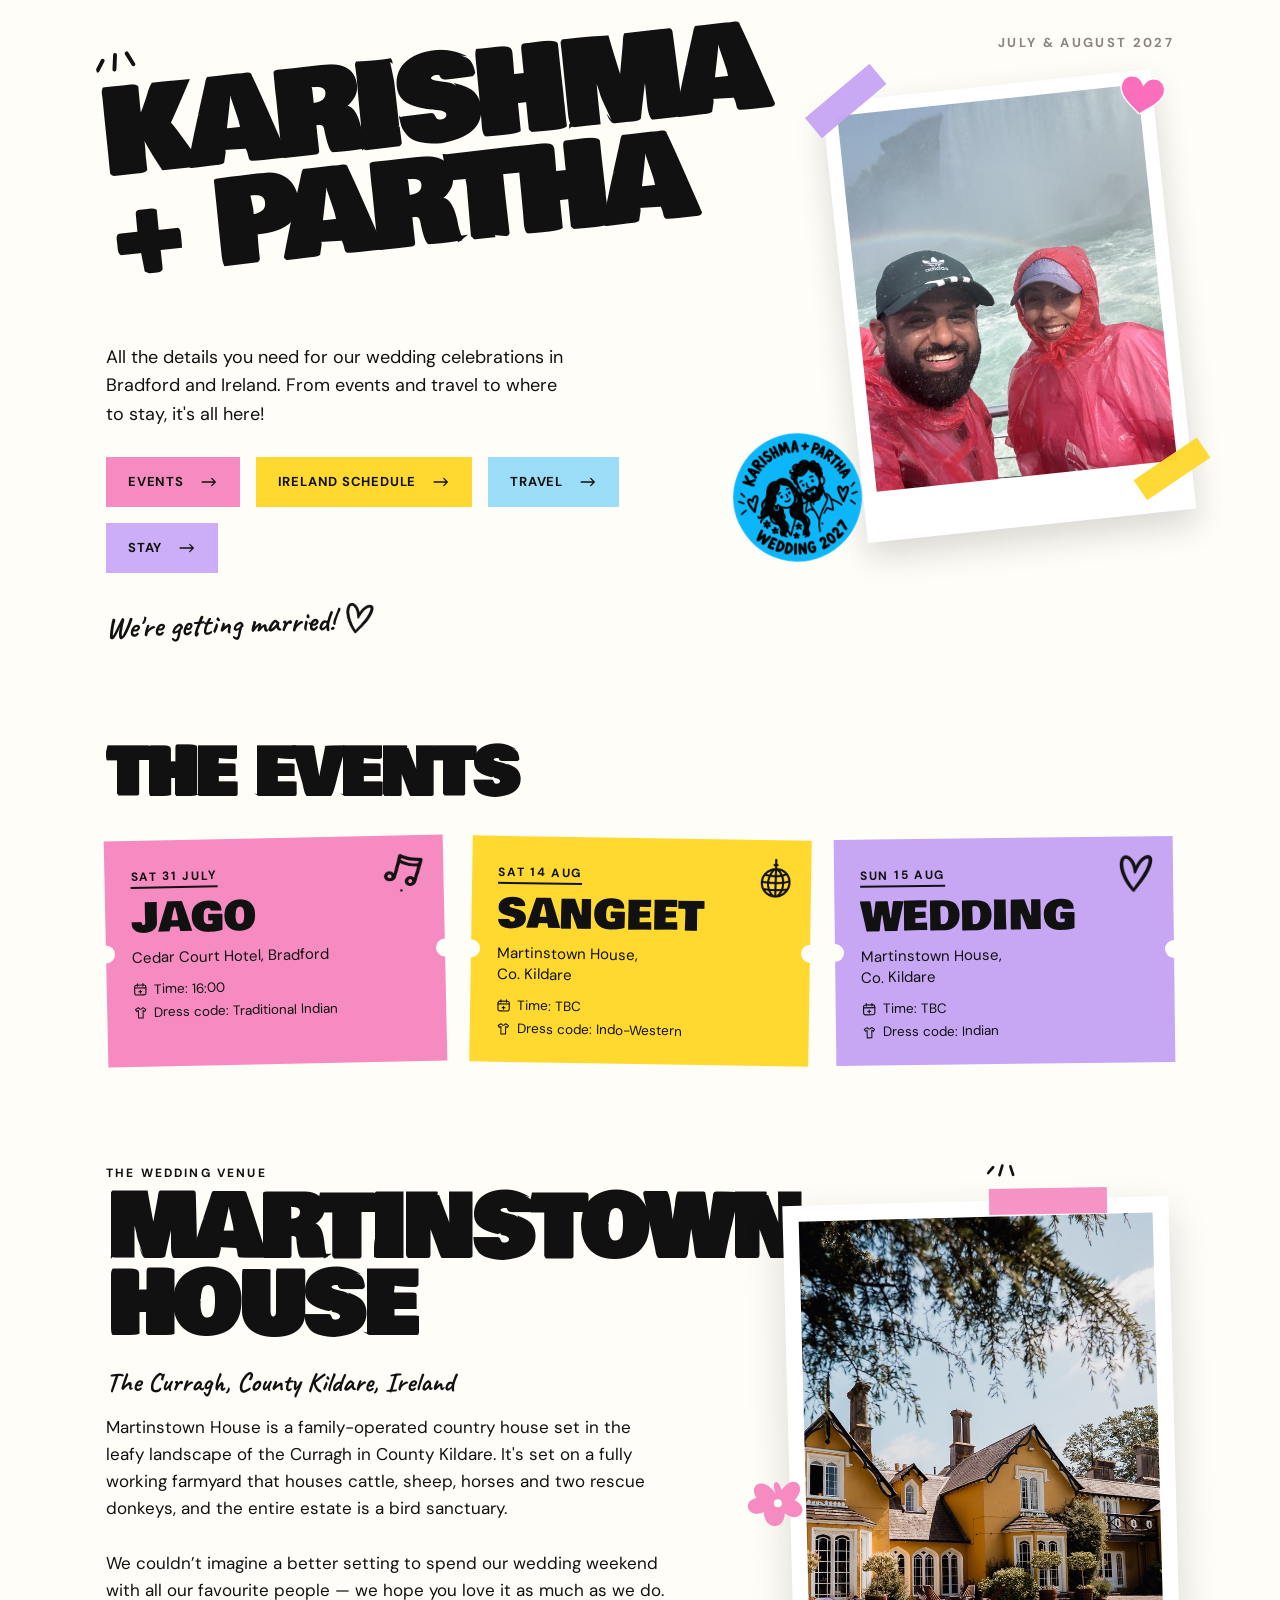
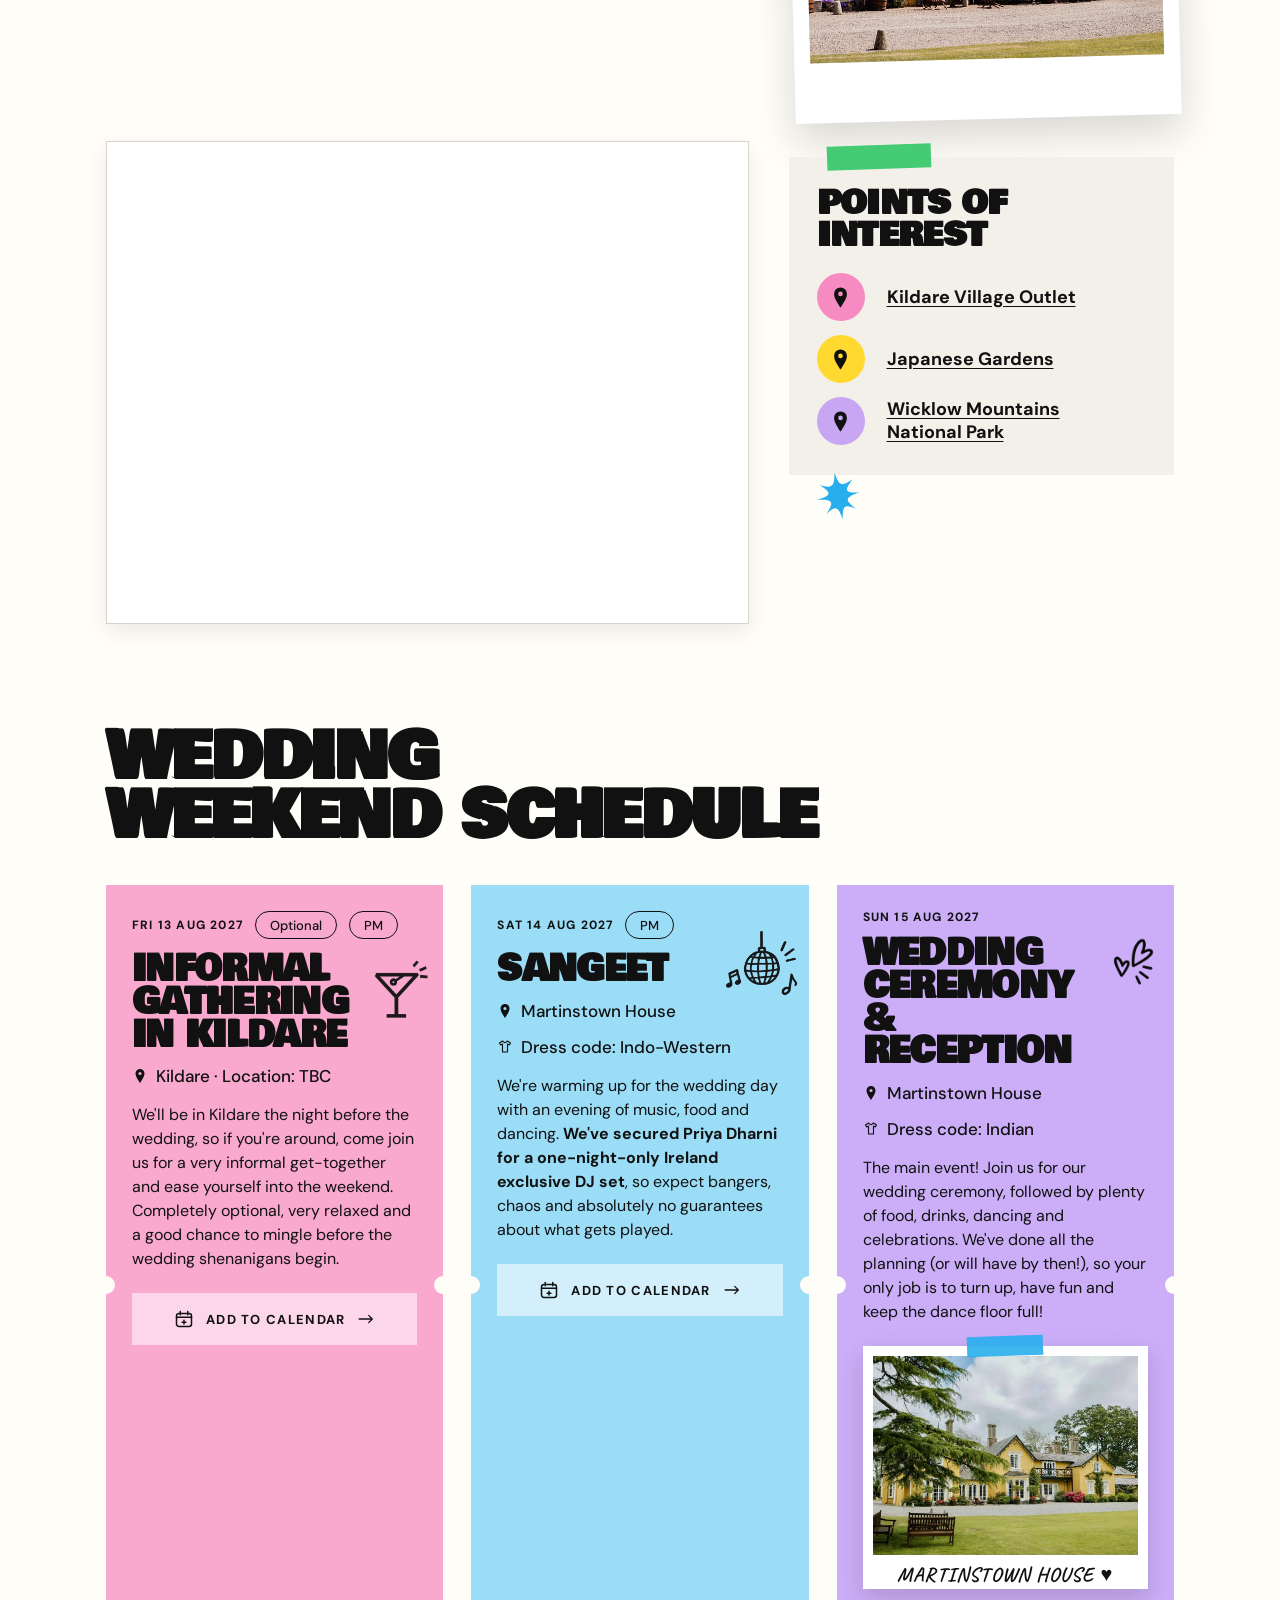
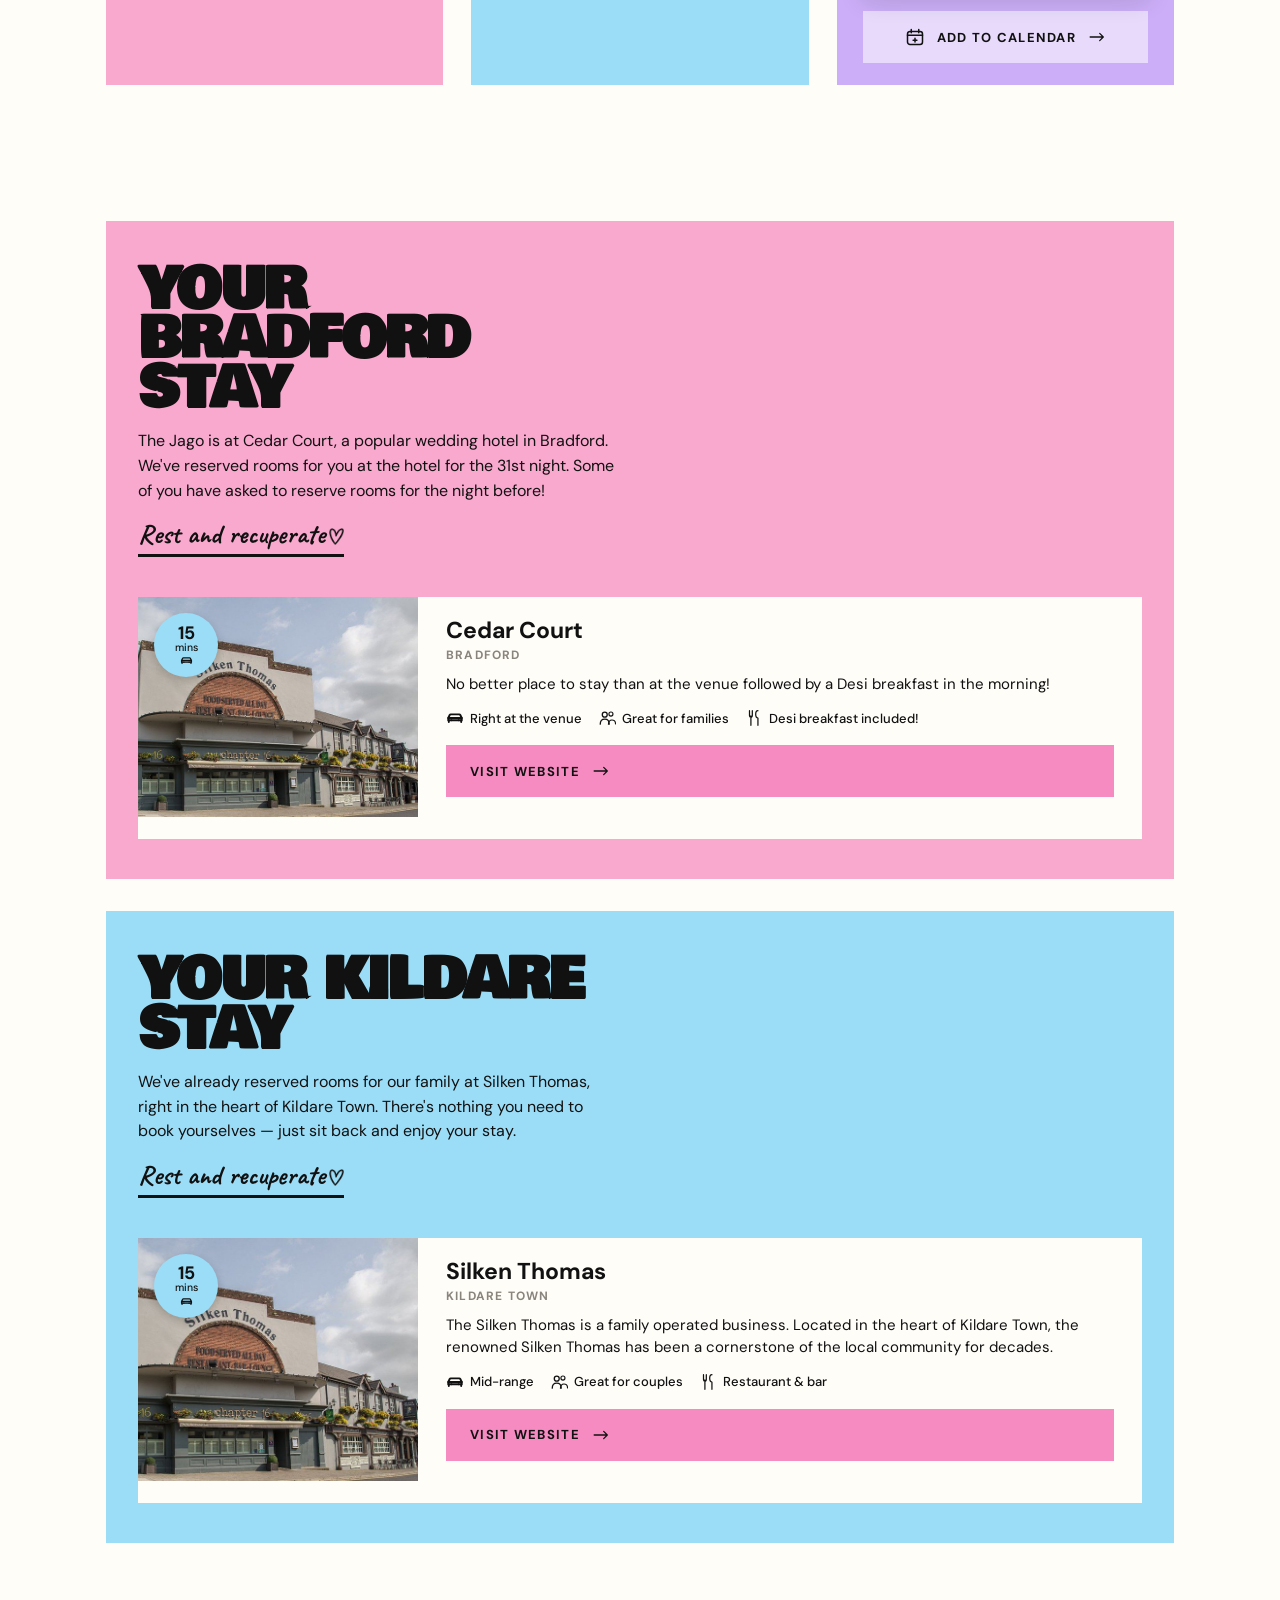
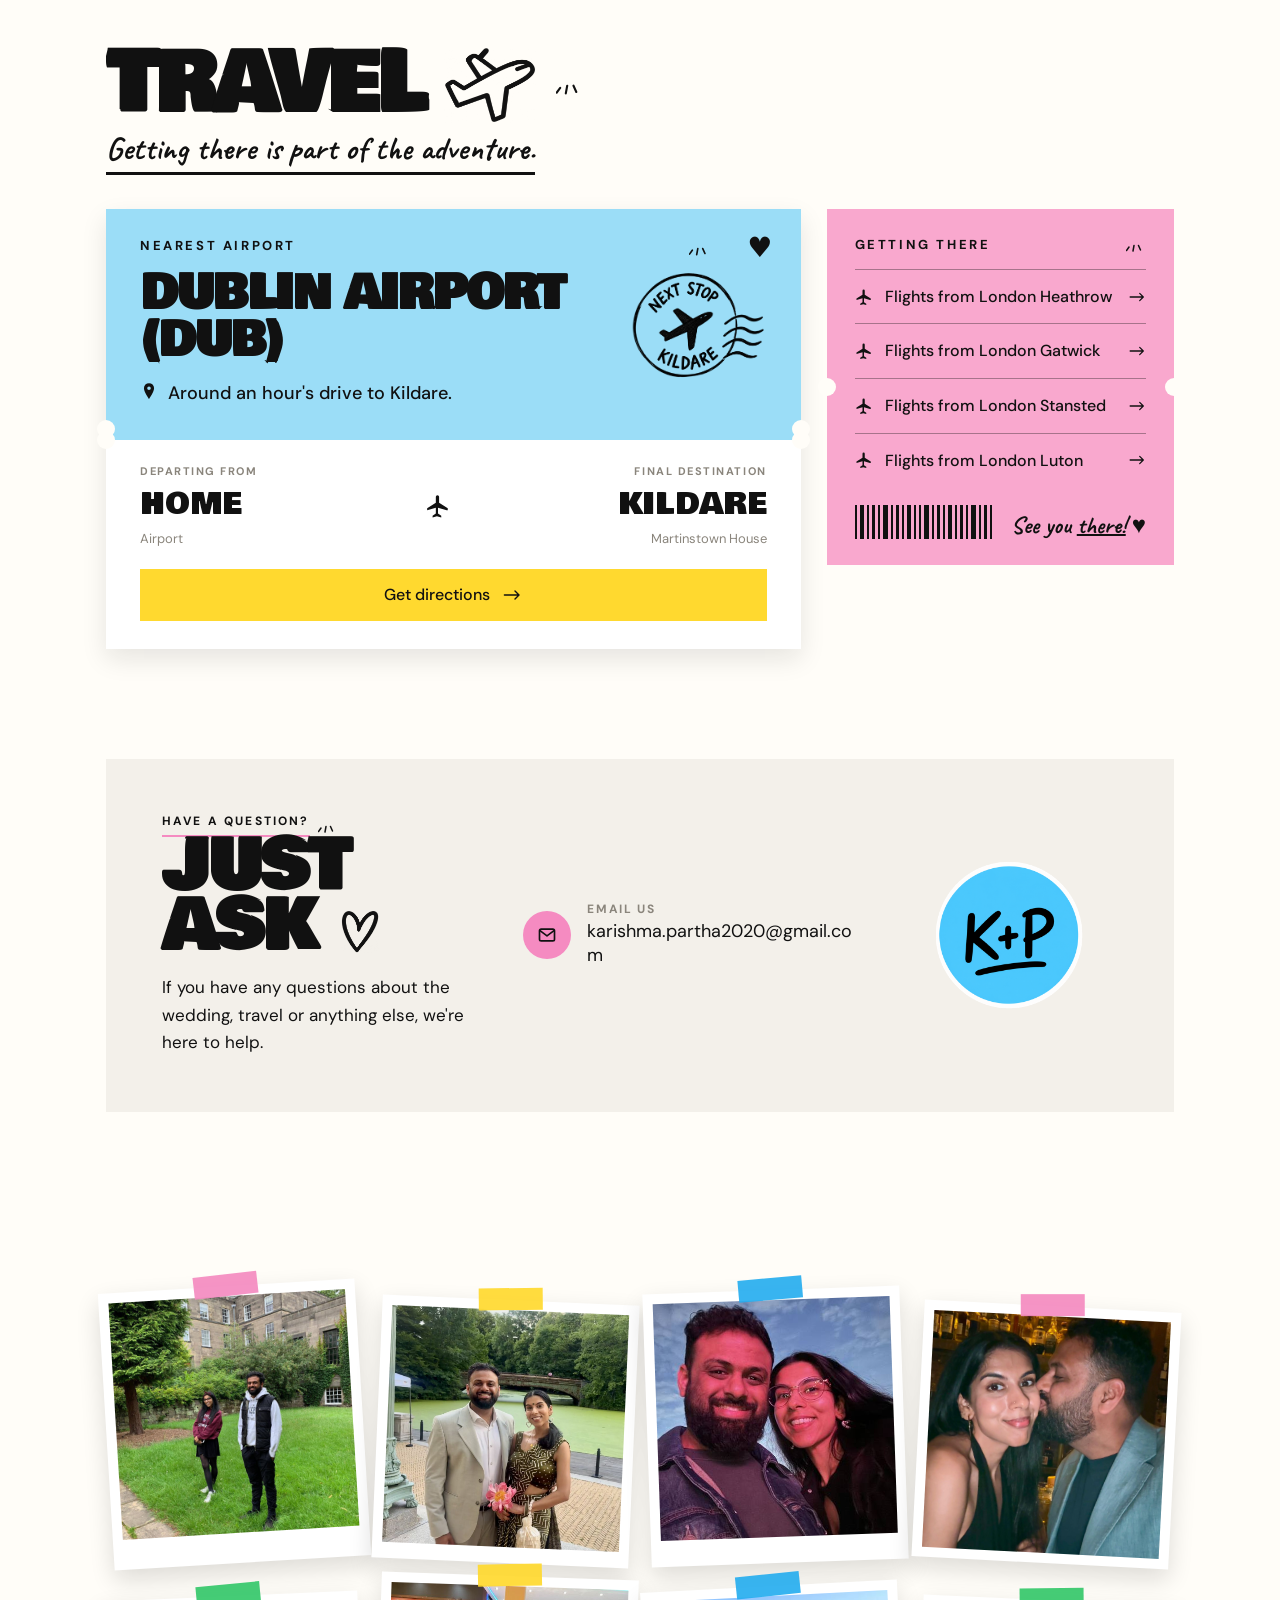
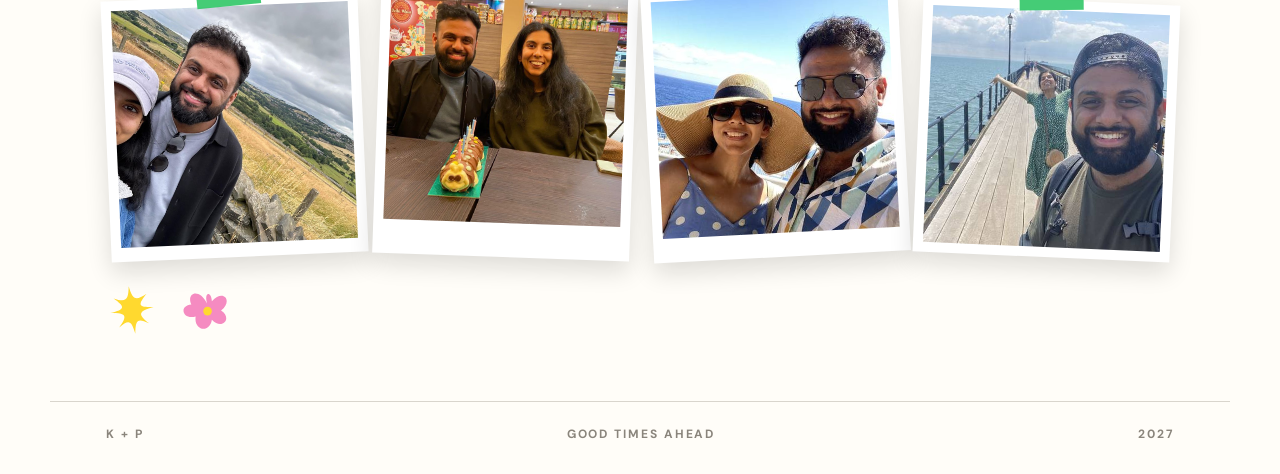
==== commit 803df151: "Update index.html" ====
--- a/kakubhens-tribe/index.html
+++ b/kakubhens-tribe/index.html
@@ -311,7 +311,7 @@
     <div class="hotels__head">
       <div class="hotels__intro">
         <h3 class="hotels__title">Your Bradford Stay</h3>
-        <p class="hotels__copy">We've already reserved rooms at Cedar Court, the venue for the Jago.</p>
+        <p class="hotels__copy">The Jago is at Cedar Court, a popular wedding hotel in Bradford. We've reserved rooms for you at the hotel for the 31st night. Some of you have asked to reserve rooms for the night before!</p>
         <div class="hotels__subline hand">Rest and recuperate<img class="hotels__subline-heart" src="../icons/heart.png" alt="" aria-hidden="true"></div>
       </div>
     </div>
@@ -325,11 +325,11 @@
         <div class="hotel-card__body">
           <h4 class="hotel-card__title">Cedar Court</h4>
           <span class="hotel-card__place">Bradford</span>
-          <p class="hotel-card__copy">The Silken Thomas is a family operated business. Located in the heart of Kildare Town, the renowned Silken Thomas has been a cornerstone of the local community for decades. </p>
+          <p class="hotel-card__copy">No better place to stay than at the venue followed by a Desi breakfast in the morning!</p>
           <div class="hotel-card__tags">
-            <span><svg width="18" height="18" aria-hidden="true"><use href="#icon-car"/></svg>Mid-range</span>
-            <span><svg width="18" height="18" aria-hidden="true"><use href="#icon-people"/></svg>Great for couples</span>
-            <span><svg width="18" height="18" aria-hidden="true"><use href="#icon-fork"/></svg>Restaurant &amp; bar</span>
+            <span><svg width="18" height="18" aria-hidden="true"><use href="#icon-car"/></svg>Right at the venue</span>
+            <span><svg width="18" height="18" aria-hidden="true"><use href="#icon-people"/></svg>Great for families</span>
+            <span><svg width="18" height="18" aria-hidden="true"><use href="#icon-fork"/></svg>Desi breakfast included!</span>
           </div>
           <a href="https://silkenthomas.com/" target="_blank" rel="noopener" class="btn btn--pink btn--block">Visit website <svg class="icon-arrow" width="18" height="18" aria-hidden="true"><use href="#icon-arrow"/></svg></a>
         </div>
@@ -341,7 +341,7 @@
     <div class="hotels__head">
       <div class="hotels__intro">
         <h3 class="hotels__title">Your Kildare Stay</h3>
-        <p class="hotels__copy">We've already booked your group in at Silken Thomas, right in the heart of Kildare Town. There's nothing you need to book yourselves — just sit back and enjoy your stay. </p>
+        <p class="hotels__copy">We've already reserved rooms for our family at Silken Thomas, right in the heart of Kildare Town. There's nothing you need to book yourselves — just sit back and enjoy your stay. </p>
         <div class="hotels__subline hand">Rest and recuperate<img class="hotels__subline-heart" src="../icons/heart.png" alt="" aria-hidden="true"></div>
       </div>
     </div>
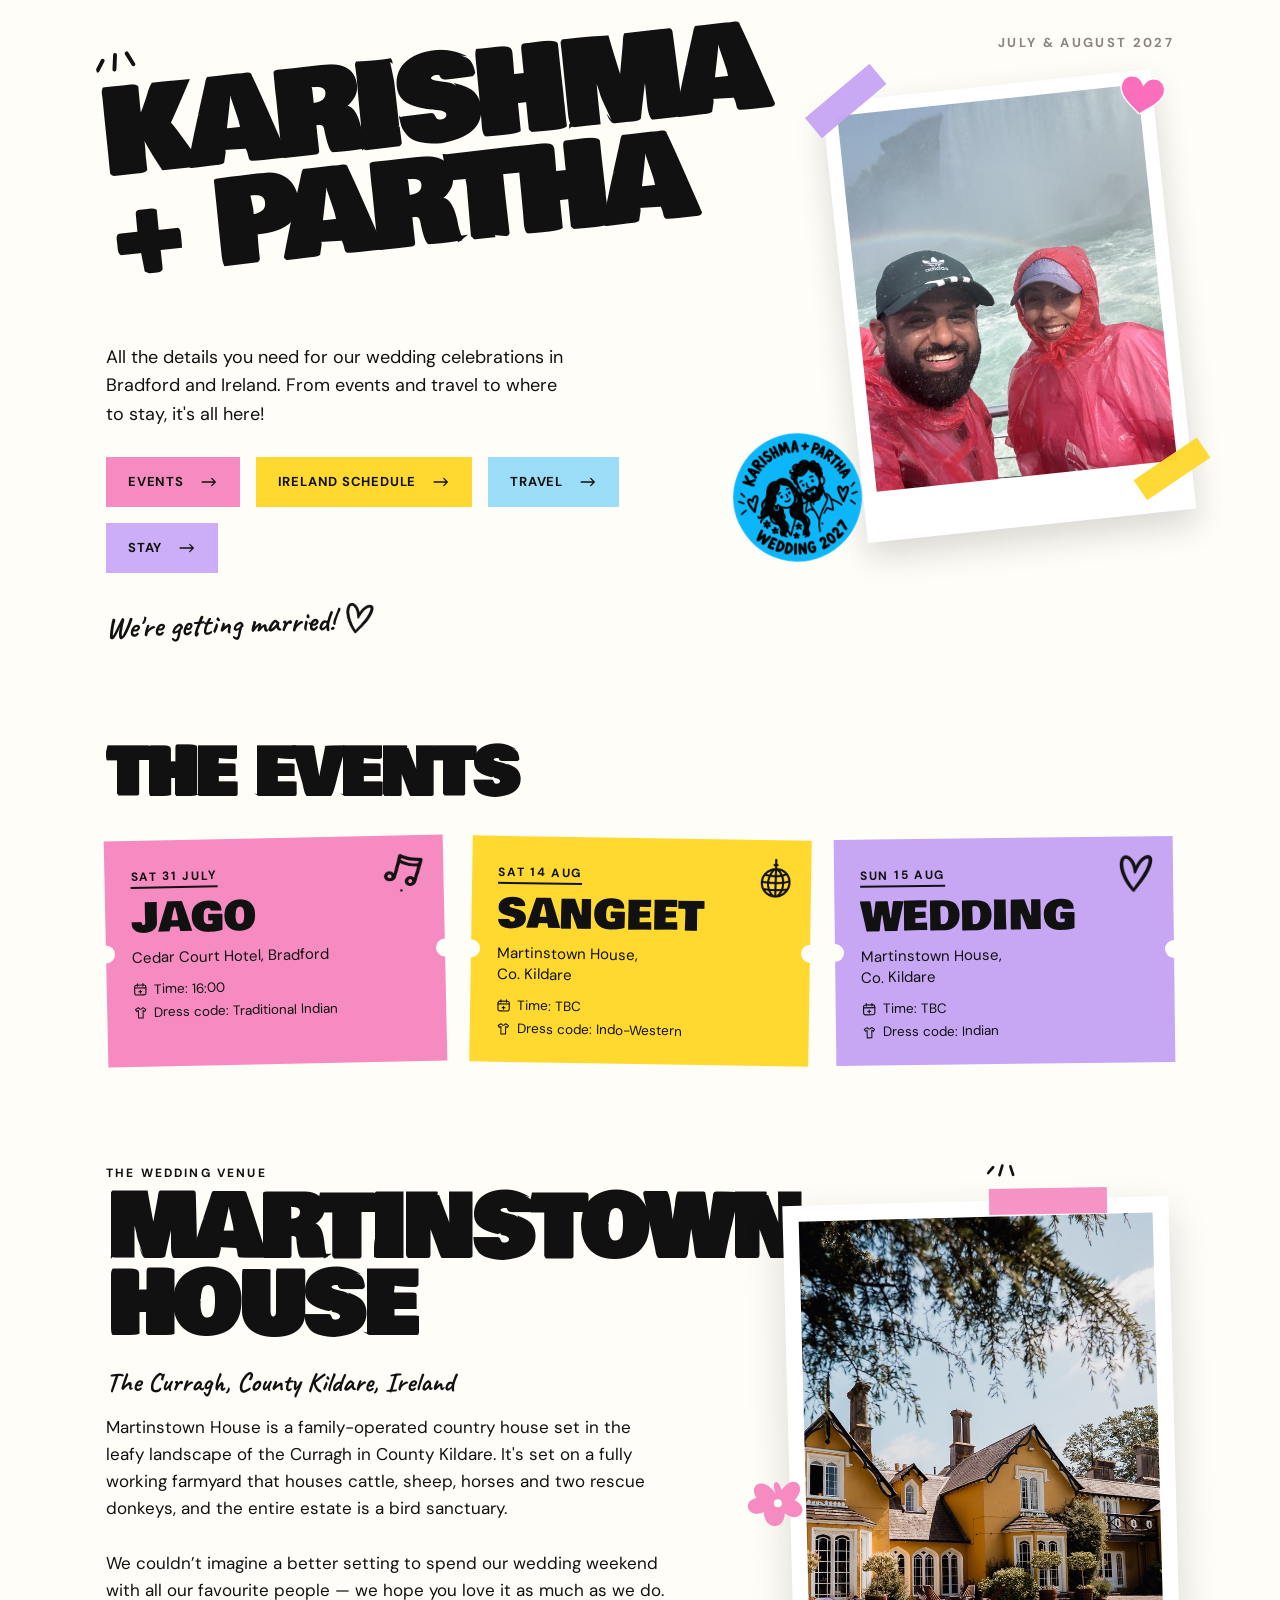
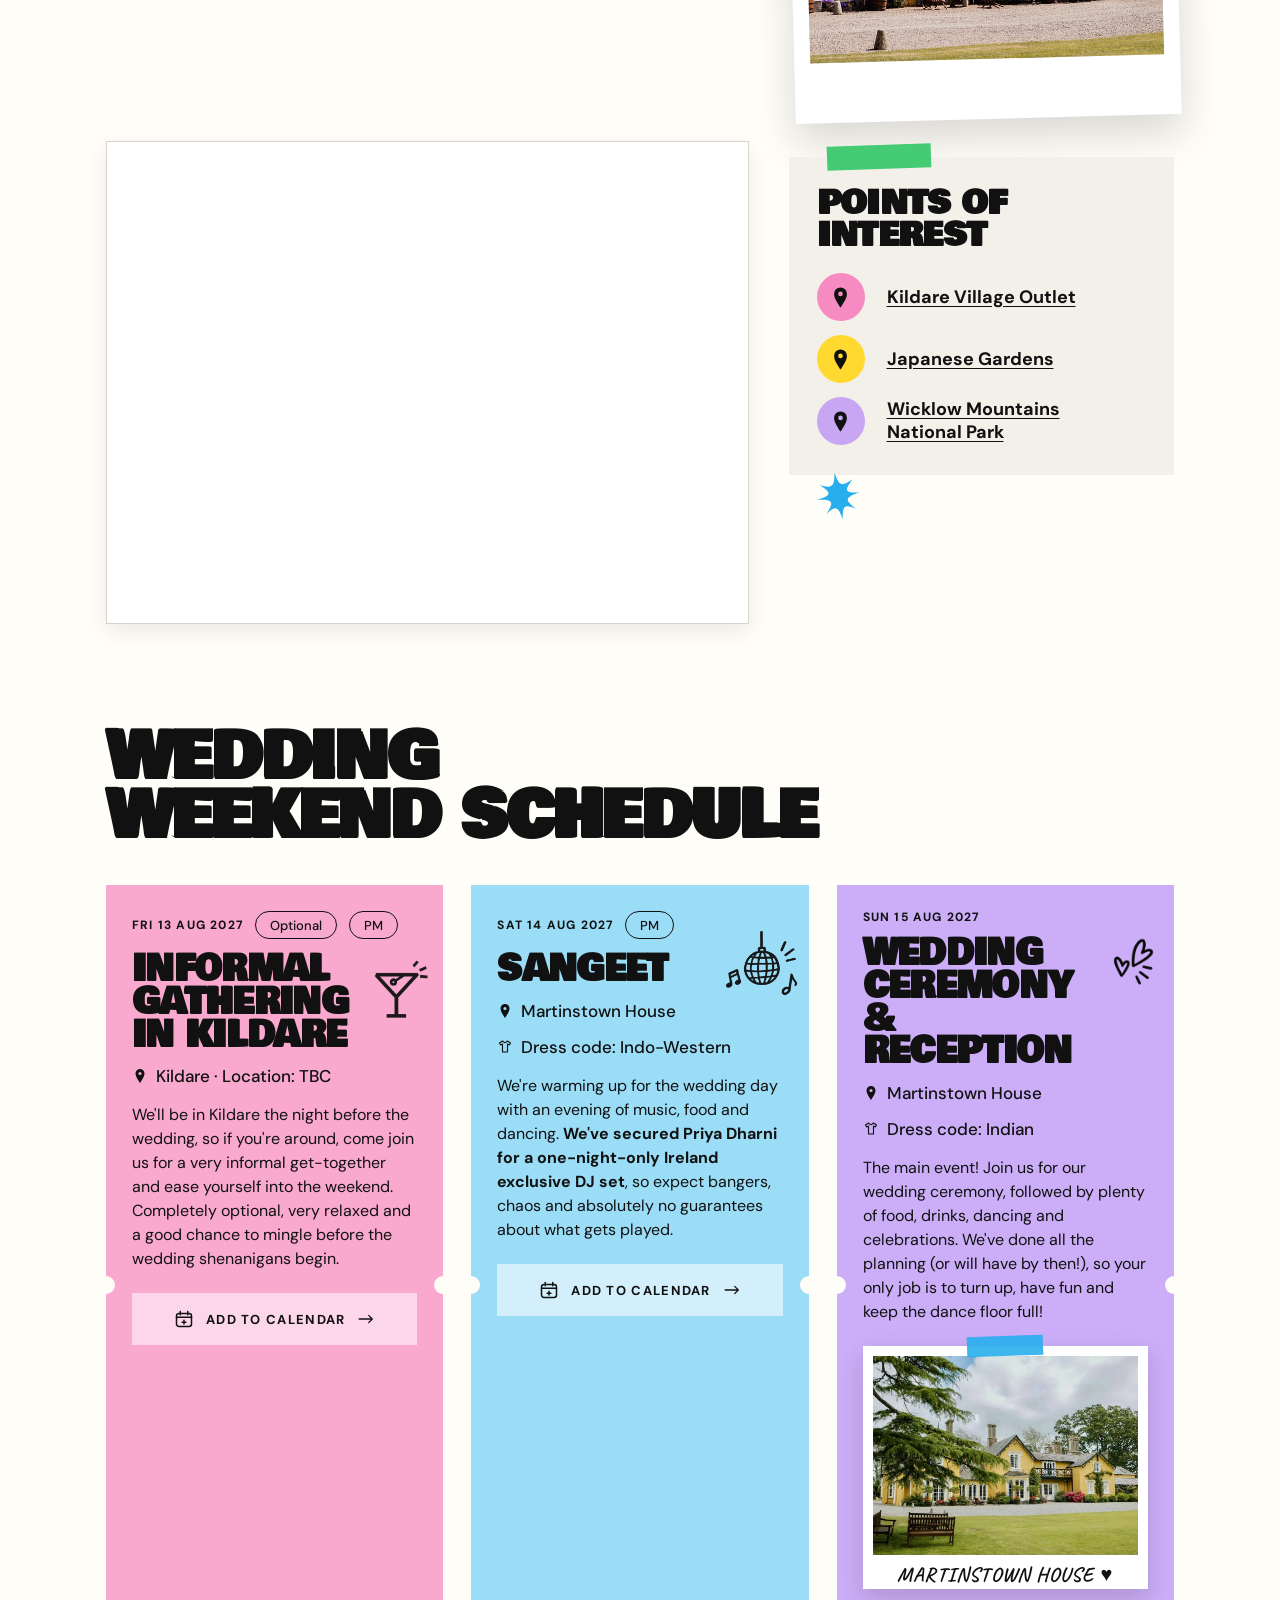
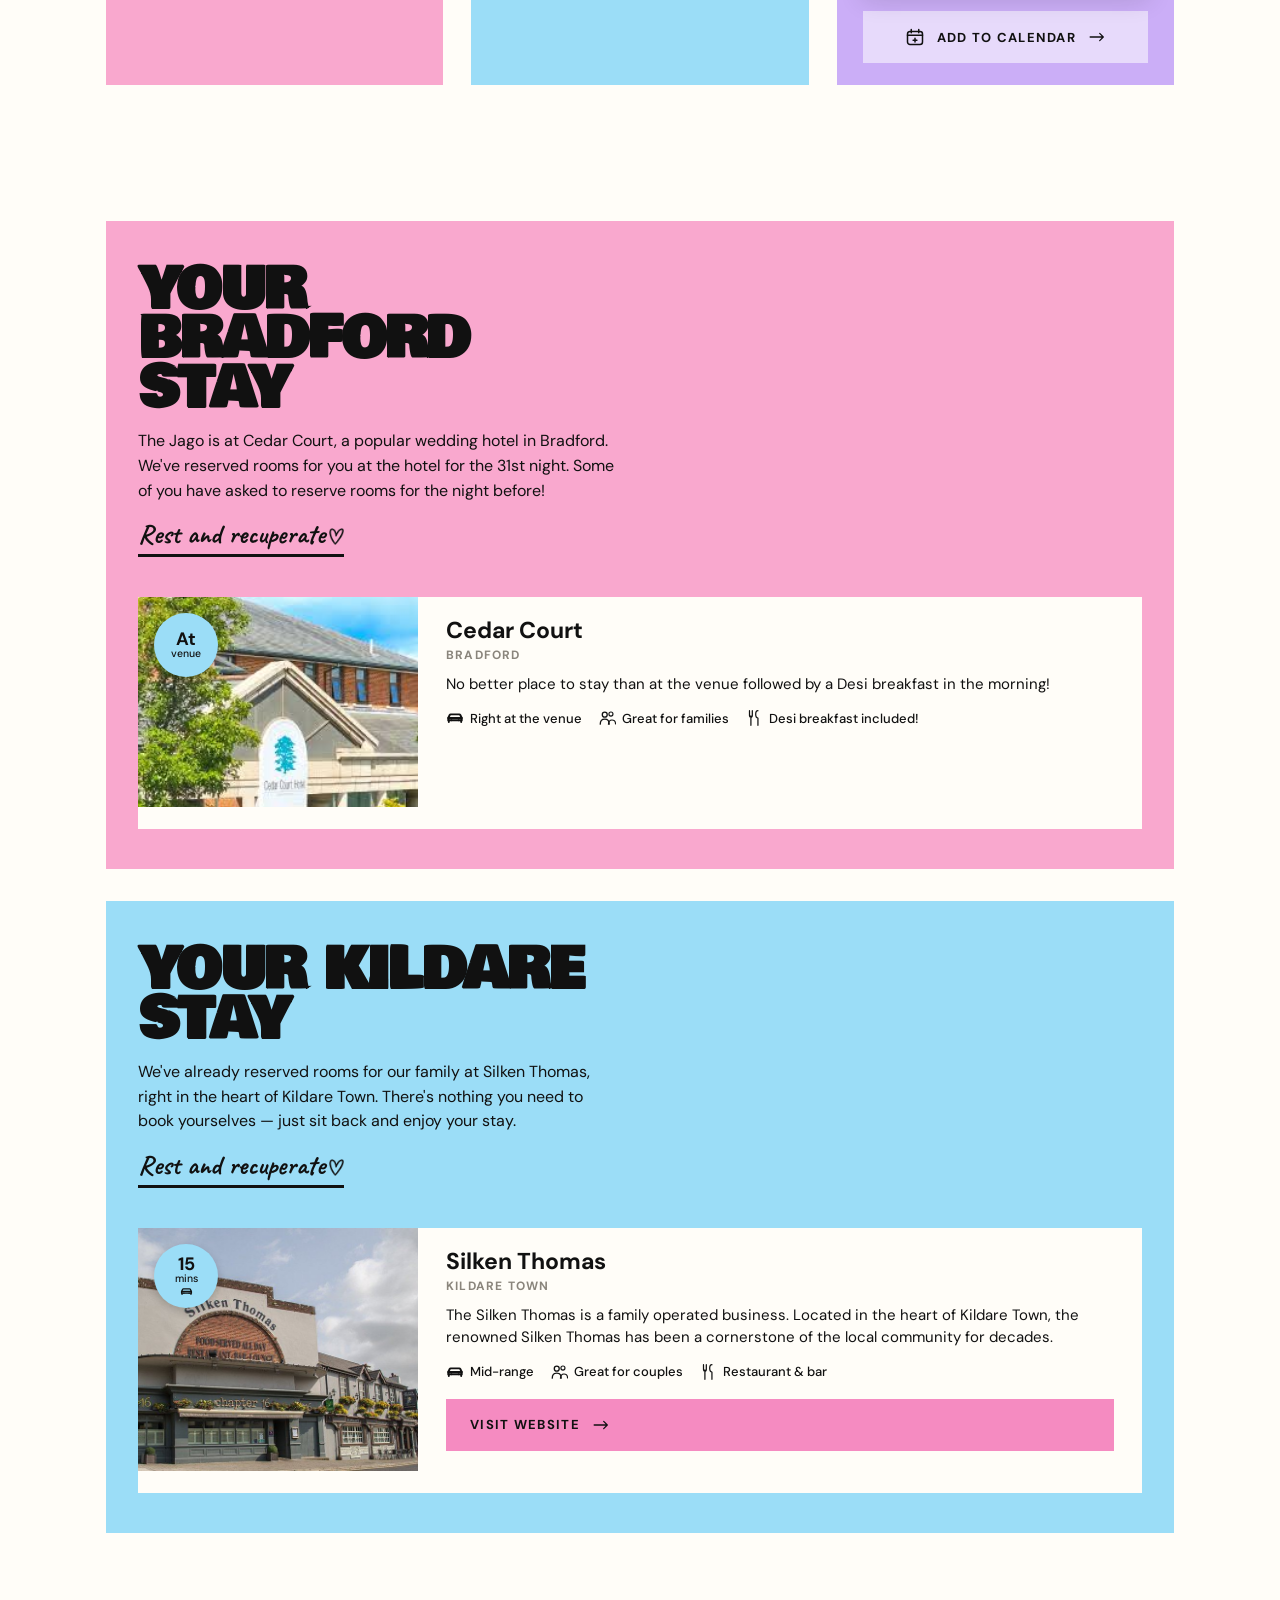
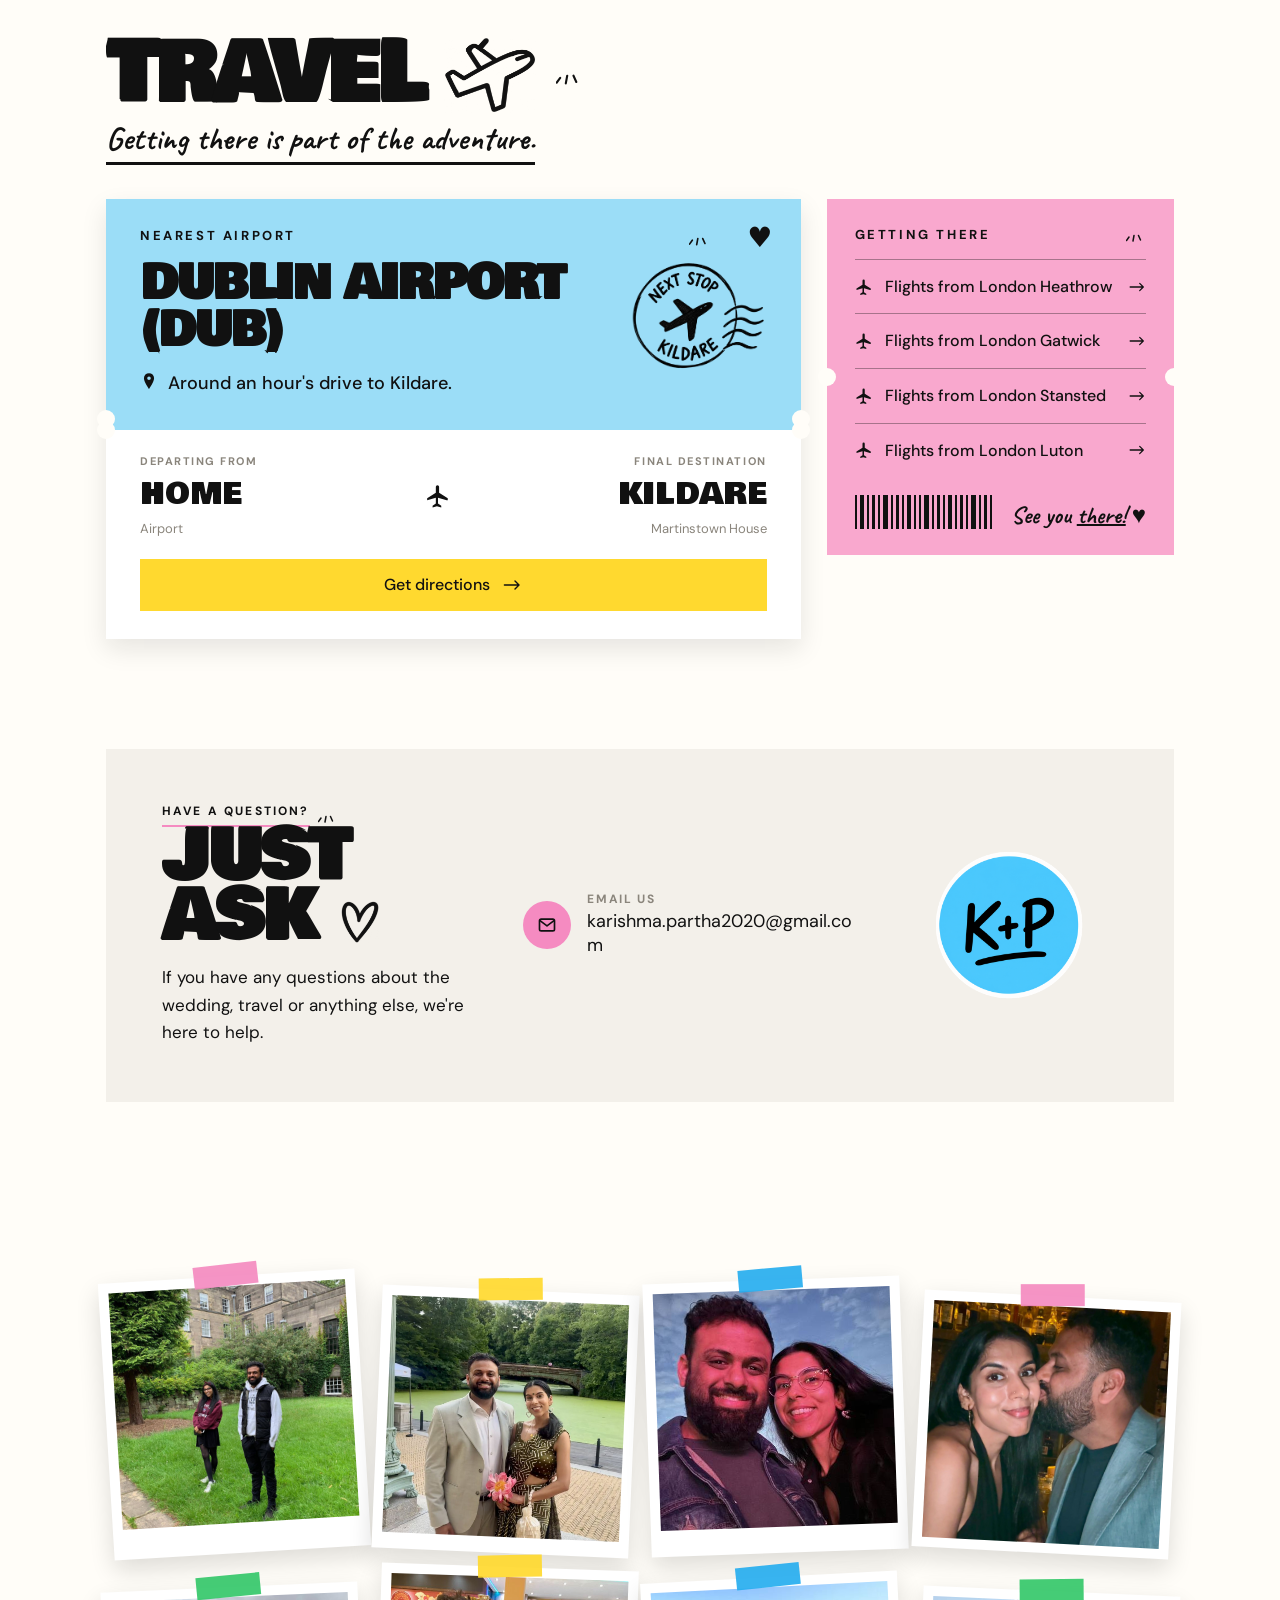
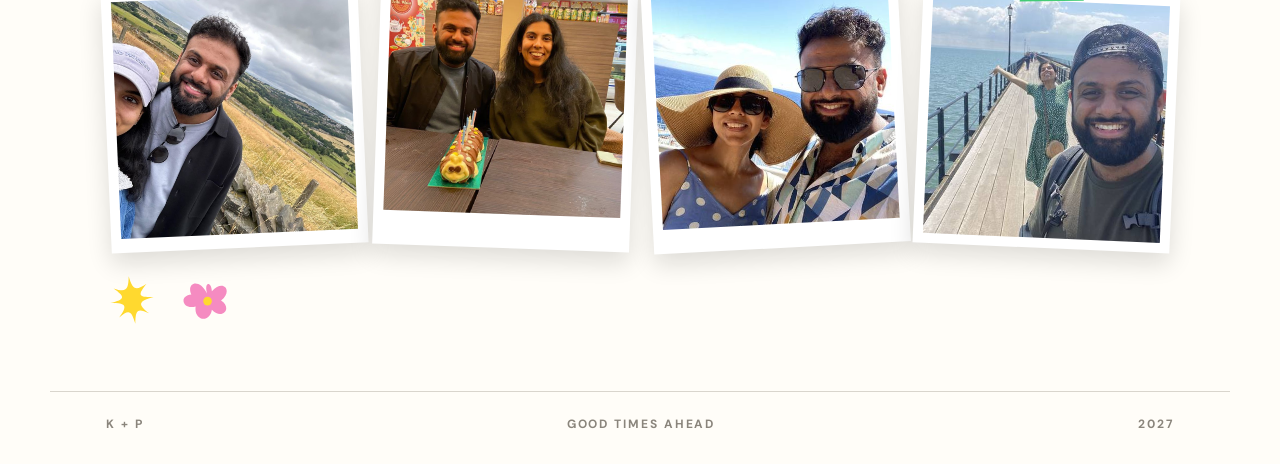
==== commit e3c218e3: "Wire up the Cedar Court photo and fix stale Silken Thomas leftovers Swap in the uploaded Cedar Court" ====
--- a/kakubhens-tribe/index.html
+++ b/kakubhens-tribe/index.html
@@ -319,8 +319,8 @@
     <div class="hotel-cards hotel-cards--single">
       <div class="hotel-card">
         <div class="hotel-card__photo">
-          <img src="../images/silken-thomas.jpg" alt="Silken Thomas exterior">
-          <span class="hotel-card__time" style="background:var(--blue-light)">15<b>mins</b><svg width="13" height="13" aria-hidden="true"><use href="#icon-car"/></svg></span>
+          <img src="../images/cedar-court.jpeg" alt="Cedar Court Hotel exterior">
+          <span class="hotel-card__time" style="background:var(--blue-light)">At<b>venue</b></span>
         </div>
         <div class="hotel-card__body">
           <h4 class="hotel-card__title">Cedar Court</h4>
@@ -331,7 +331,6 @@
             <span><svg width="18" height="18" aria-hidden="true"><use href="#icon-people"/></svg>Great for families</span>
             <span><svg width="18" height="18" aria-hidden="true"><use href="#icon-fork"/></svg>Desi breakfast included!</span>
           </div>
-          <a href="https://silkenthomas.com/" target="_blank" rel="noopener" class="btn btn--pink btn--block">Visit website <svg class="icon-arrow" width="18" height="18" aria-hidden="true"><use href="#icon-arrow"/></svg></a>
         </div>
       </div>
     </div>
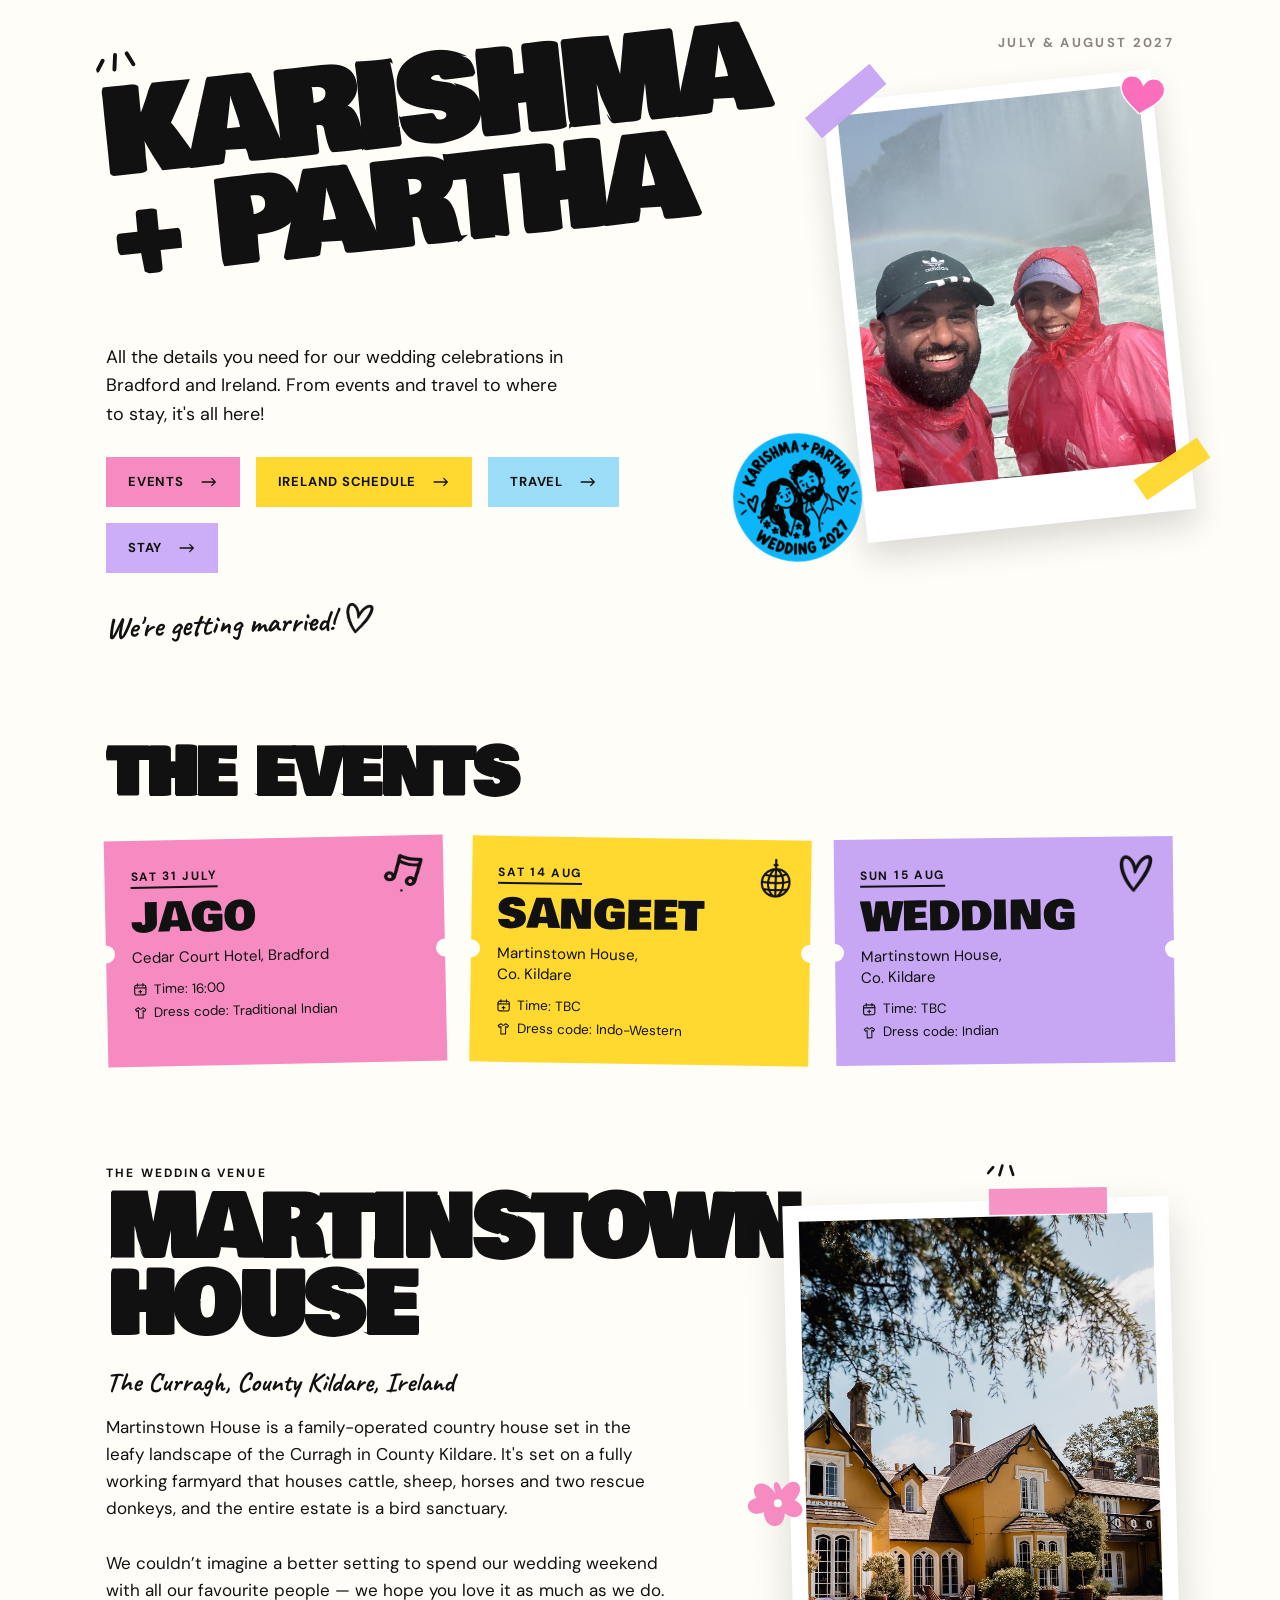
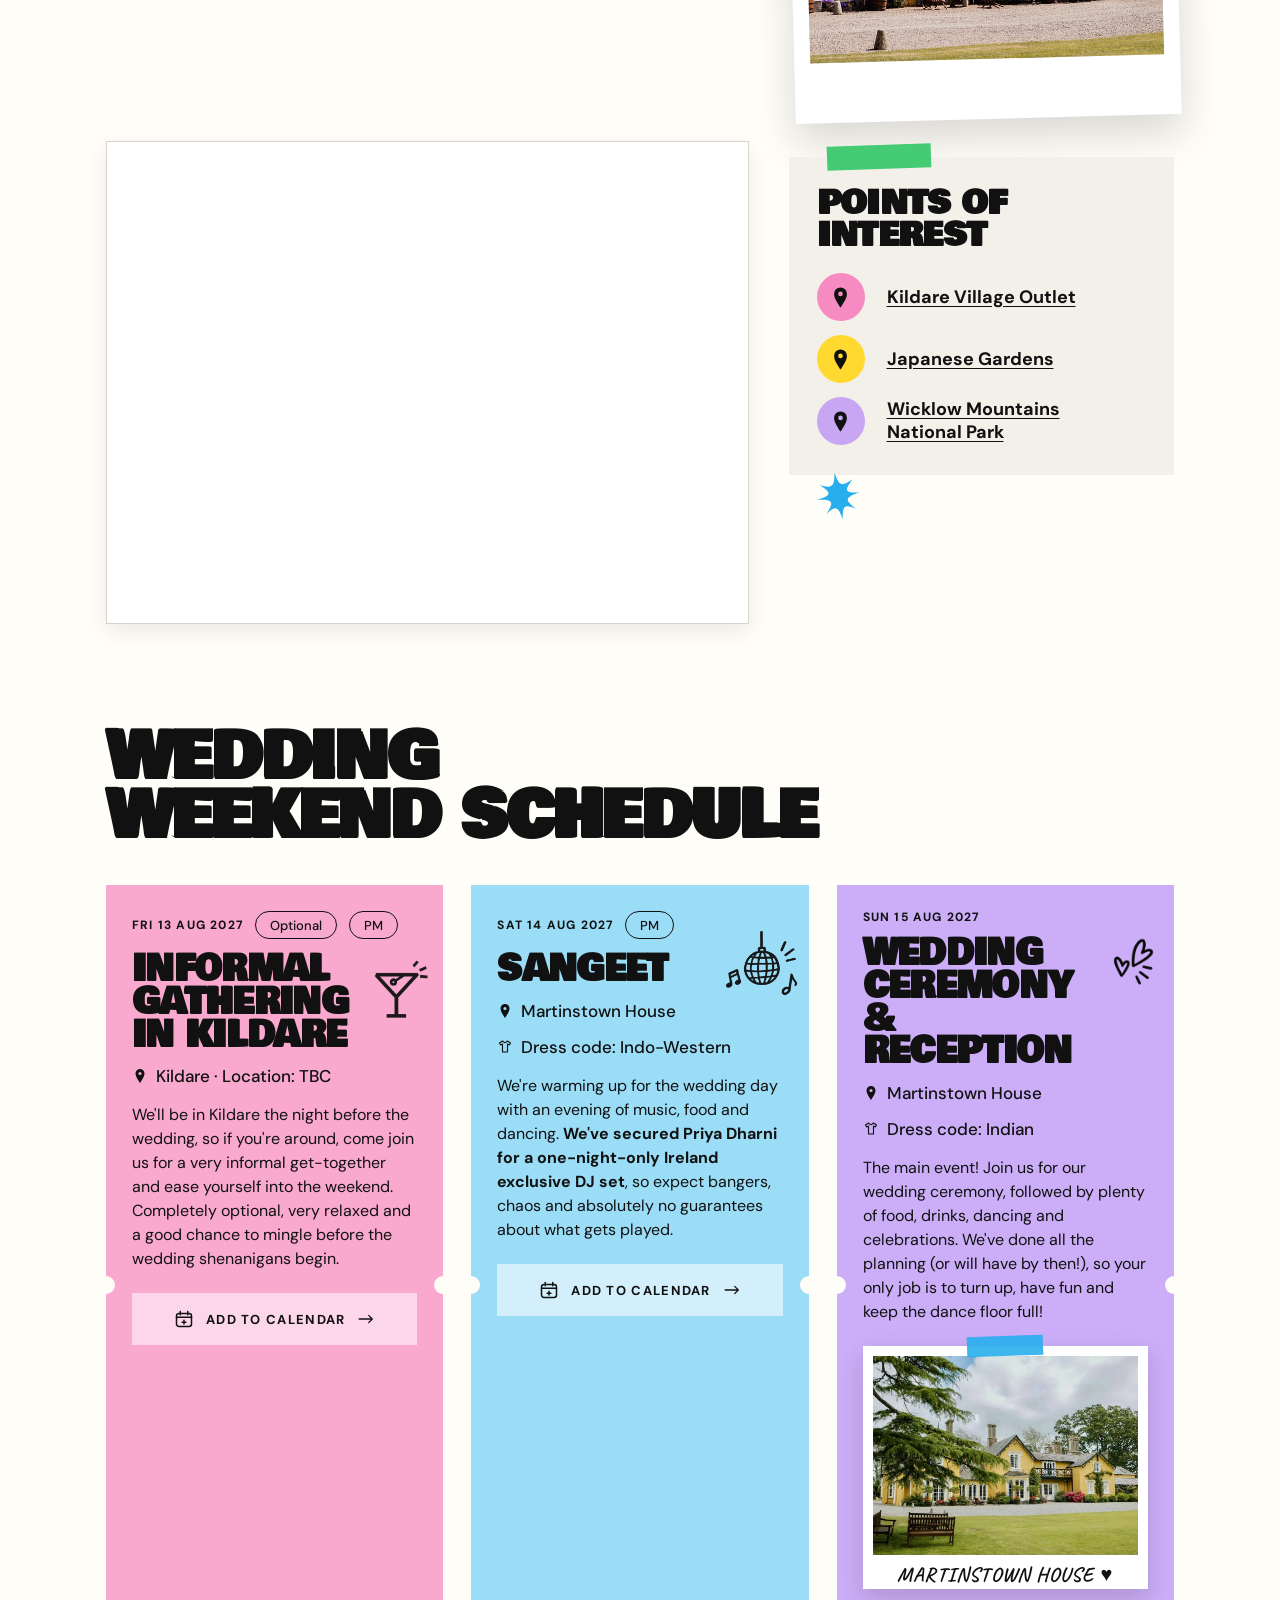
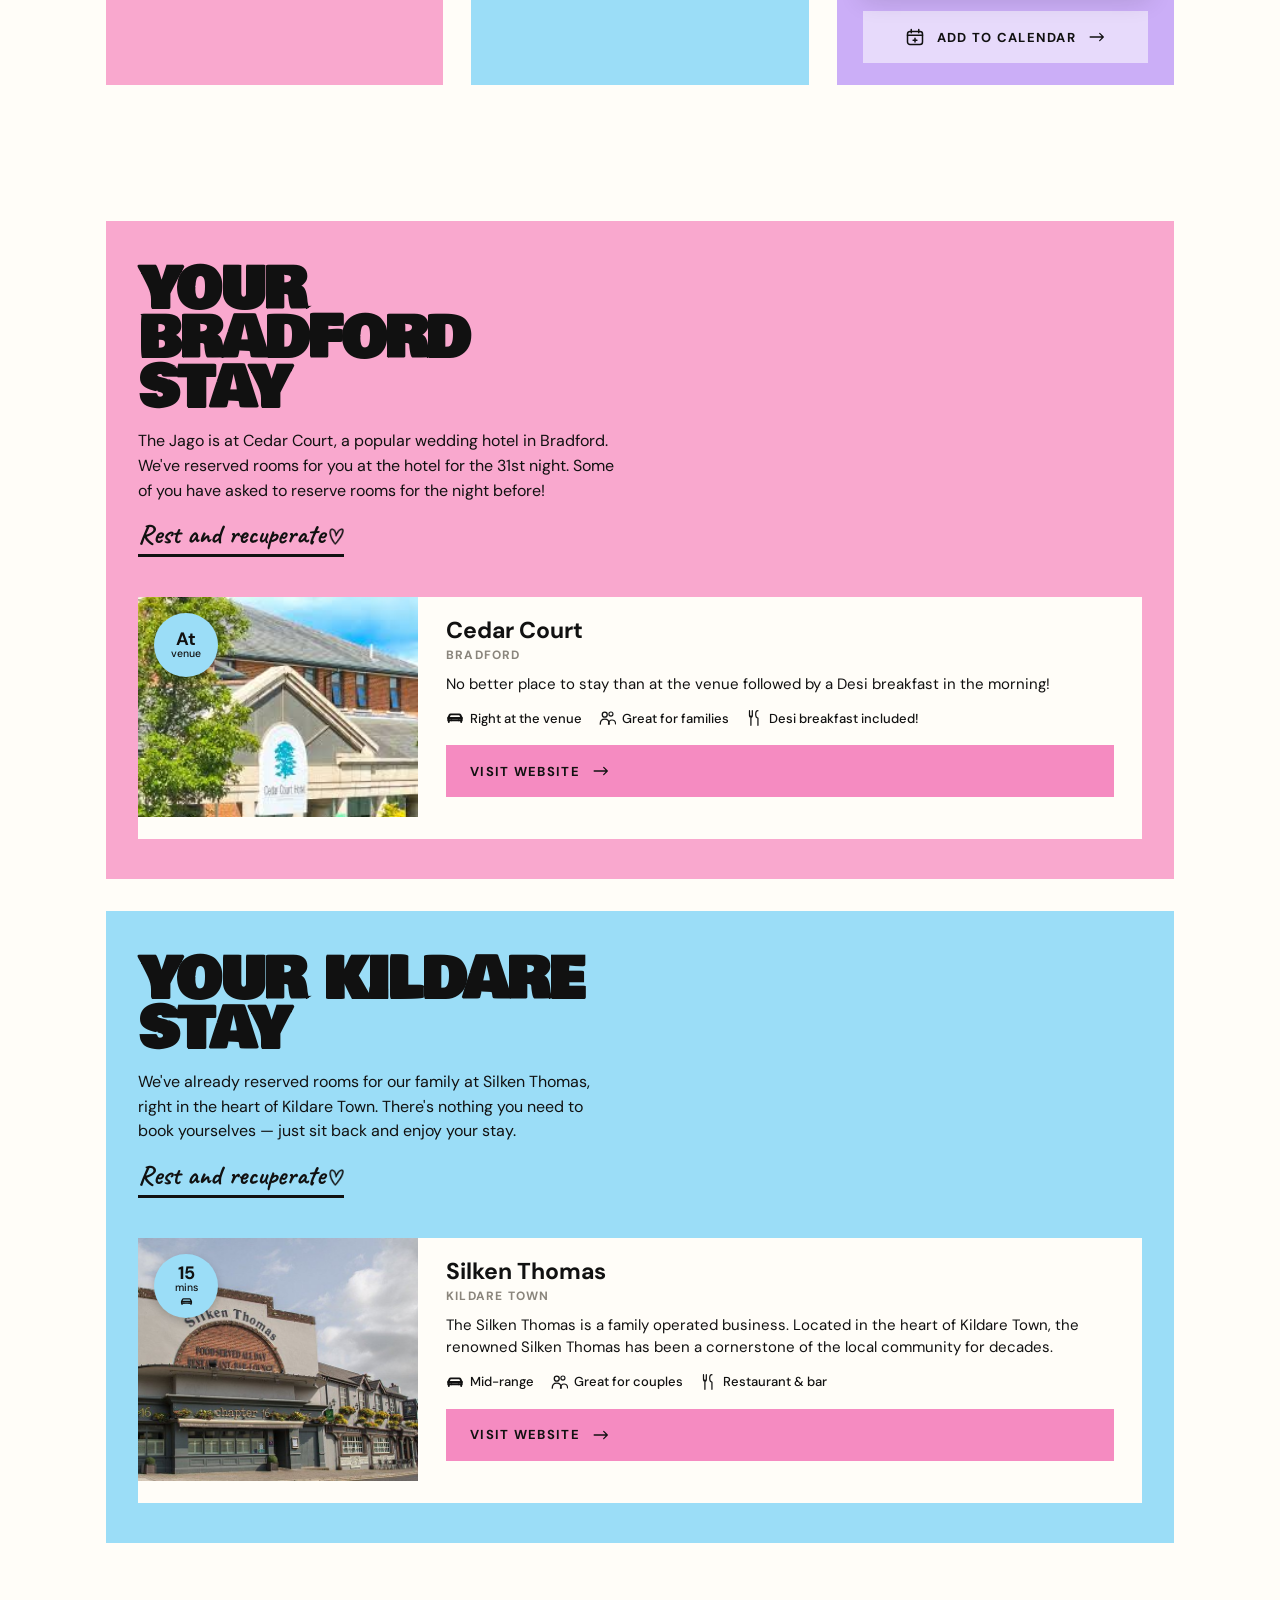
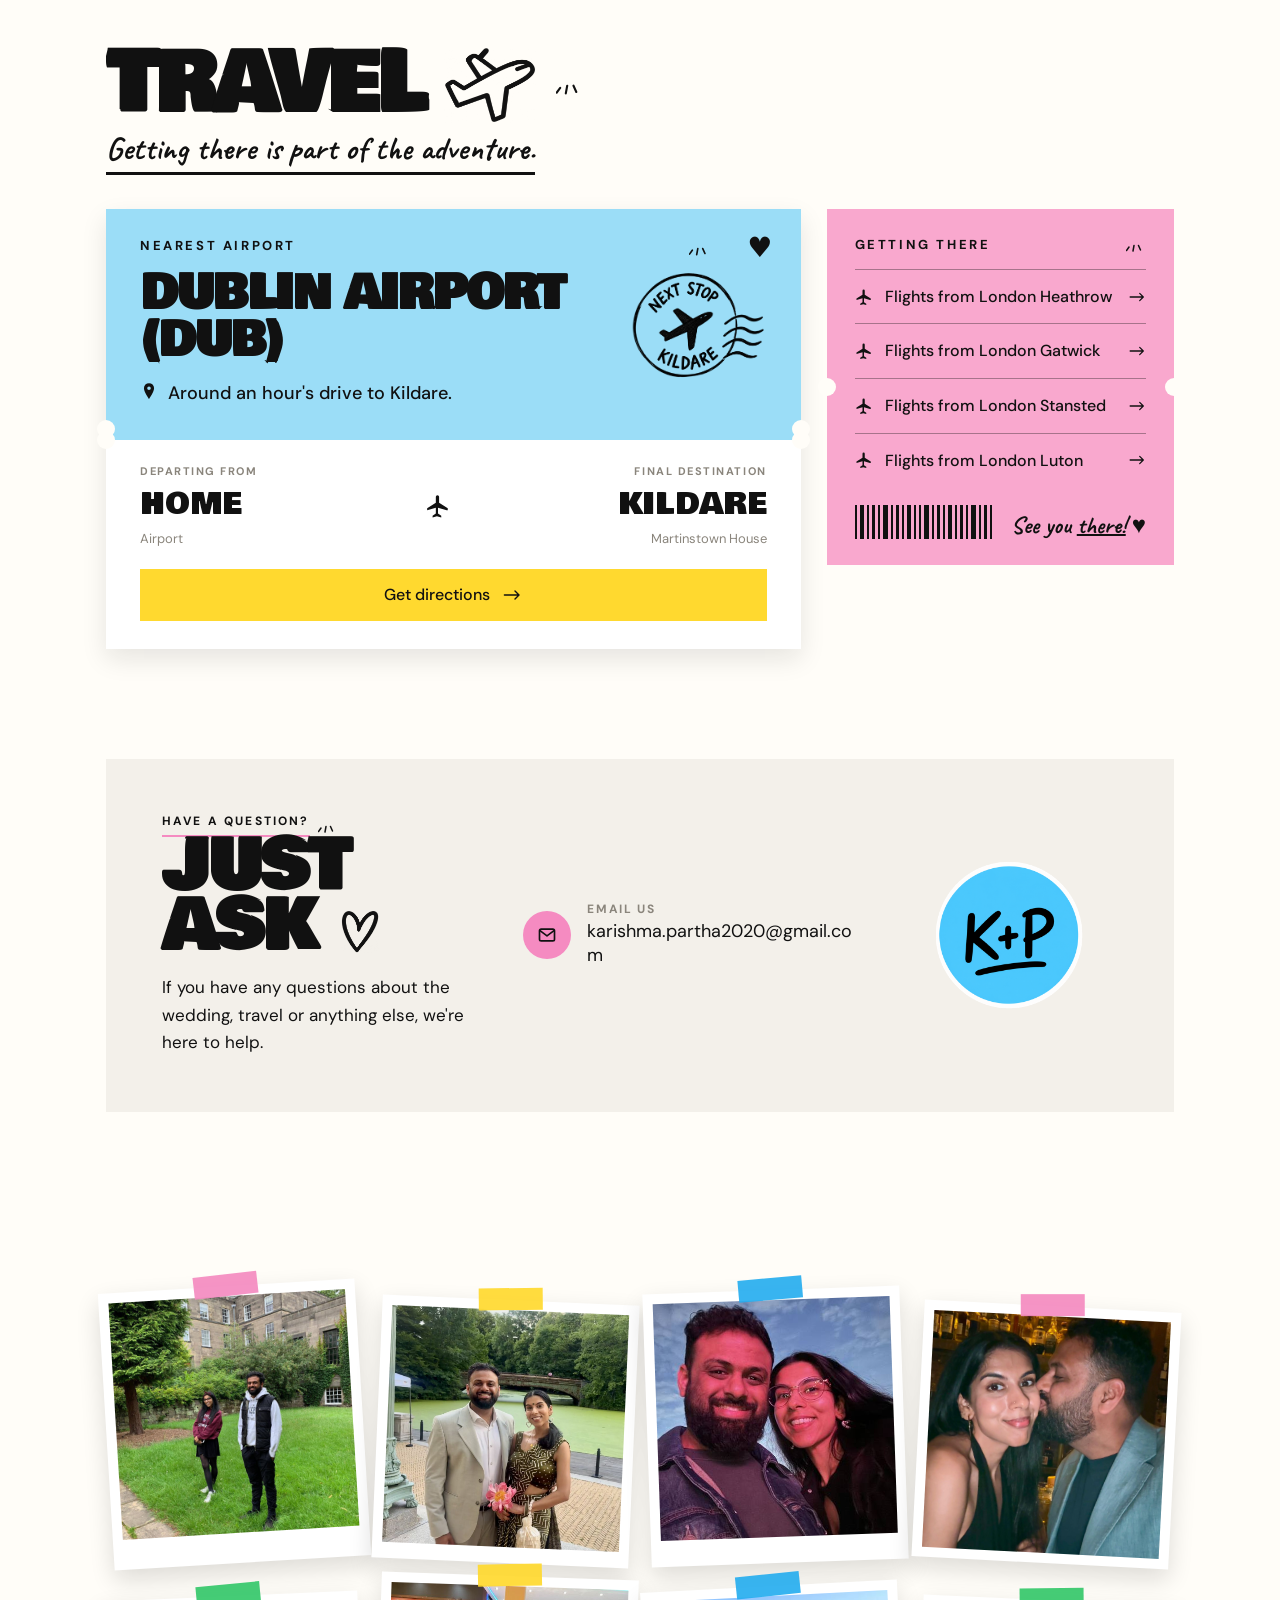
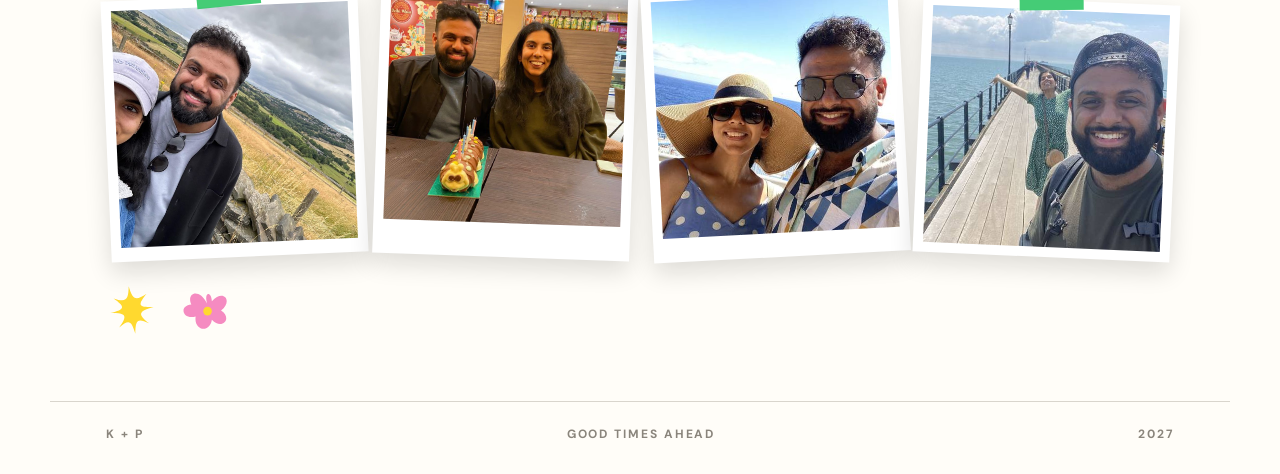
==== commit 4660b87c: "Re-add Cedar Court Visit website button with real URL Co-Authored-By: Claude Sonnet 5 <noreply@anthr" ====
--- a/kakubhens-tribe/index.html
+++ b/kakubhens-tribe/index.html
@@ -331,6 +331,7 @@
             <span><svg width="18" height="18" aria-hidden="true"><use href="#icon-people"/></svg>Great for families</span>
             <span><svg width="18" height="18" aria-hidden="true"><use href="#icon-fork"/></svg>Desi breakfast included!</span>
           </div>
+          <a href="https://cedarcourthotels.co.uk/hotels/bradford/" target="_blank" rel="noopener" class="btn btn--pink btn--block">Visit website <svg class="icon-arrow" width="18" height="18" aria-hidden="true"><use href="#icon-arrow"/></svg></a>
         </div>
       </div>
     </div>
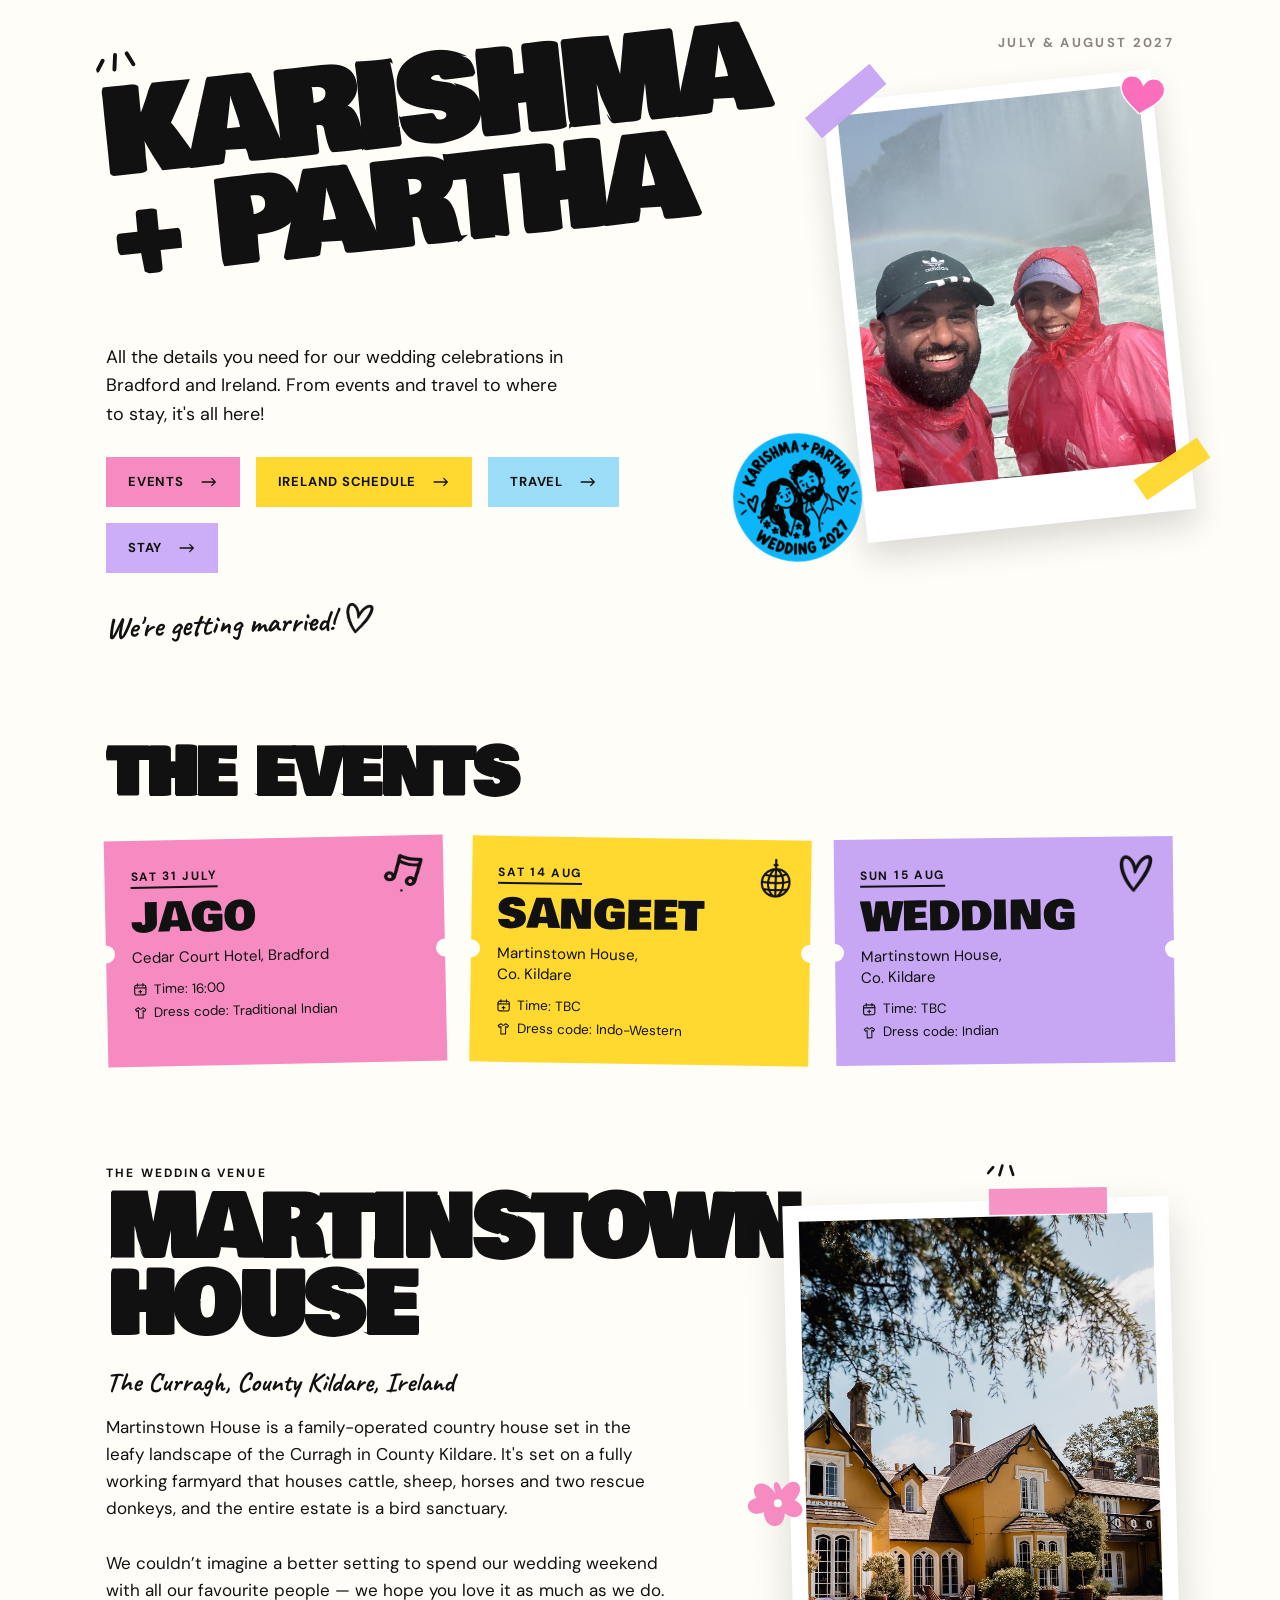
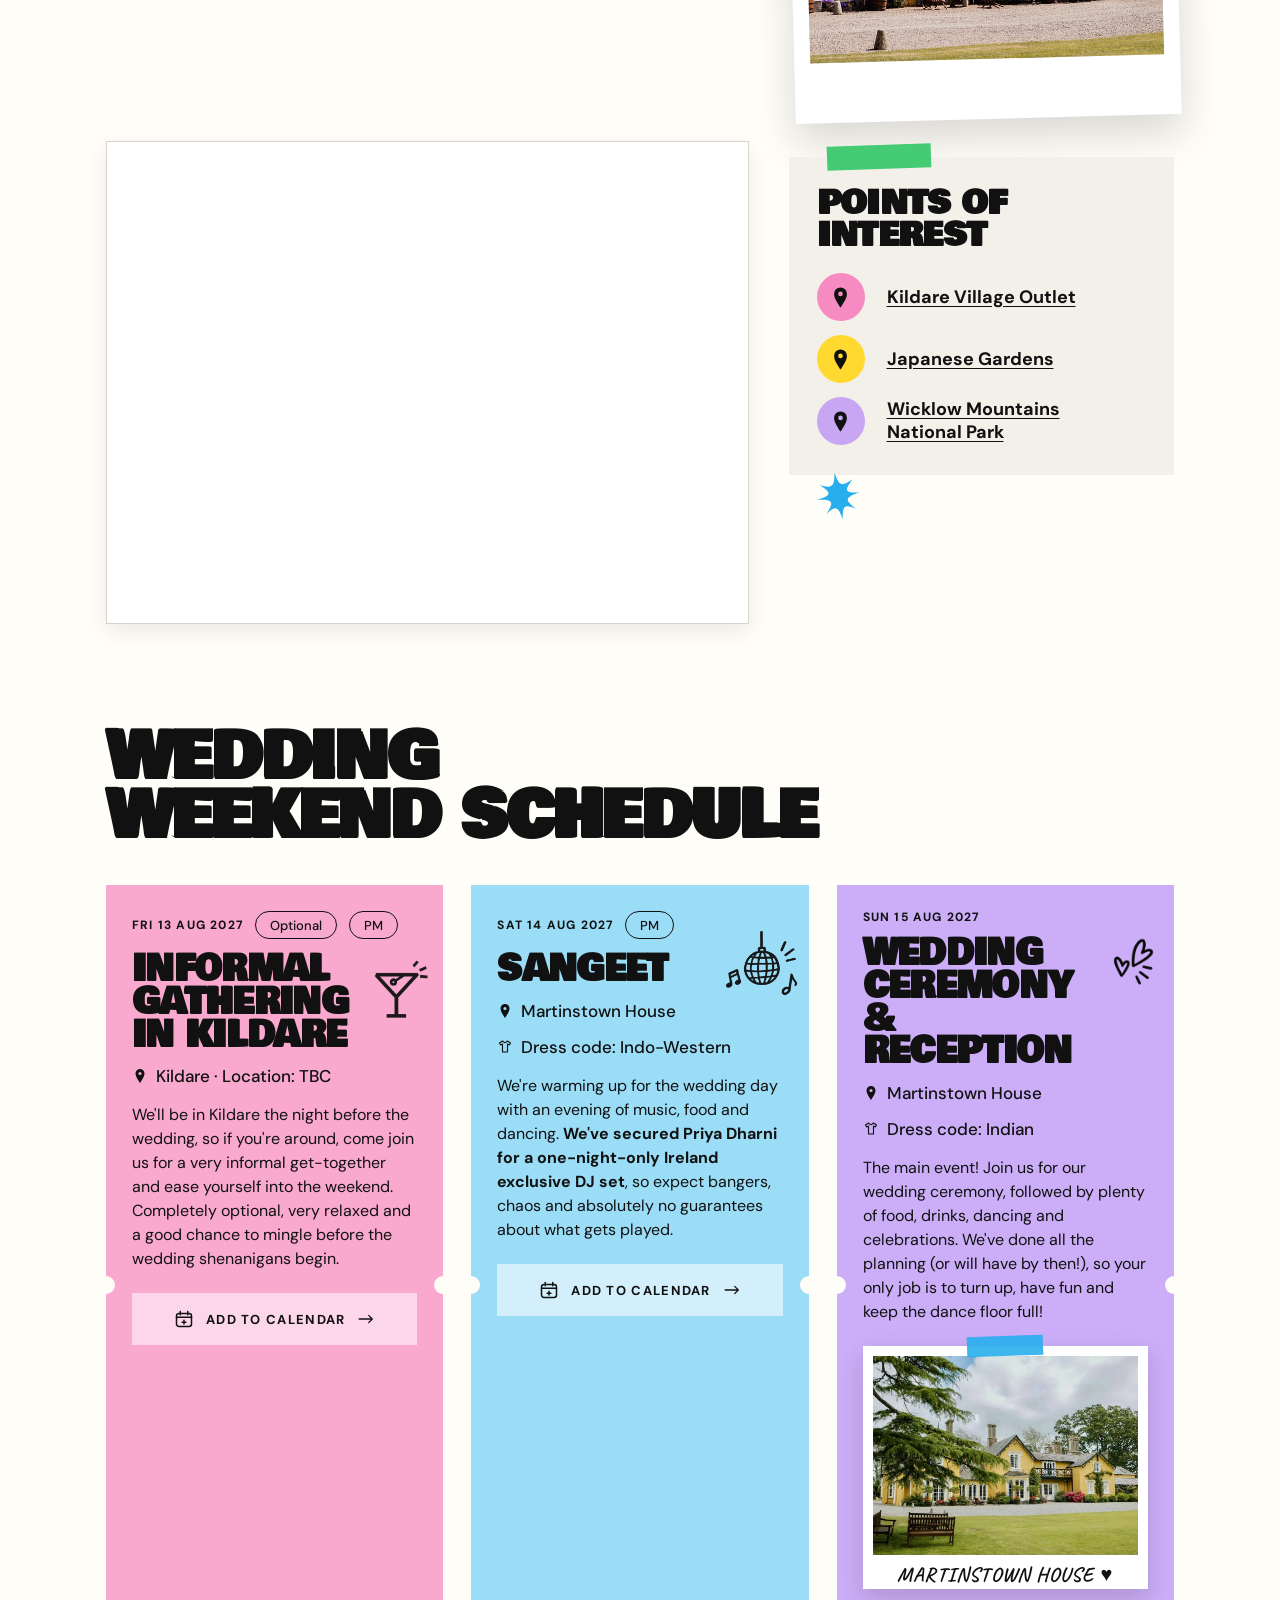
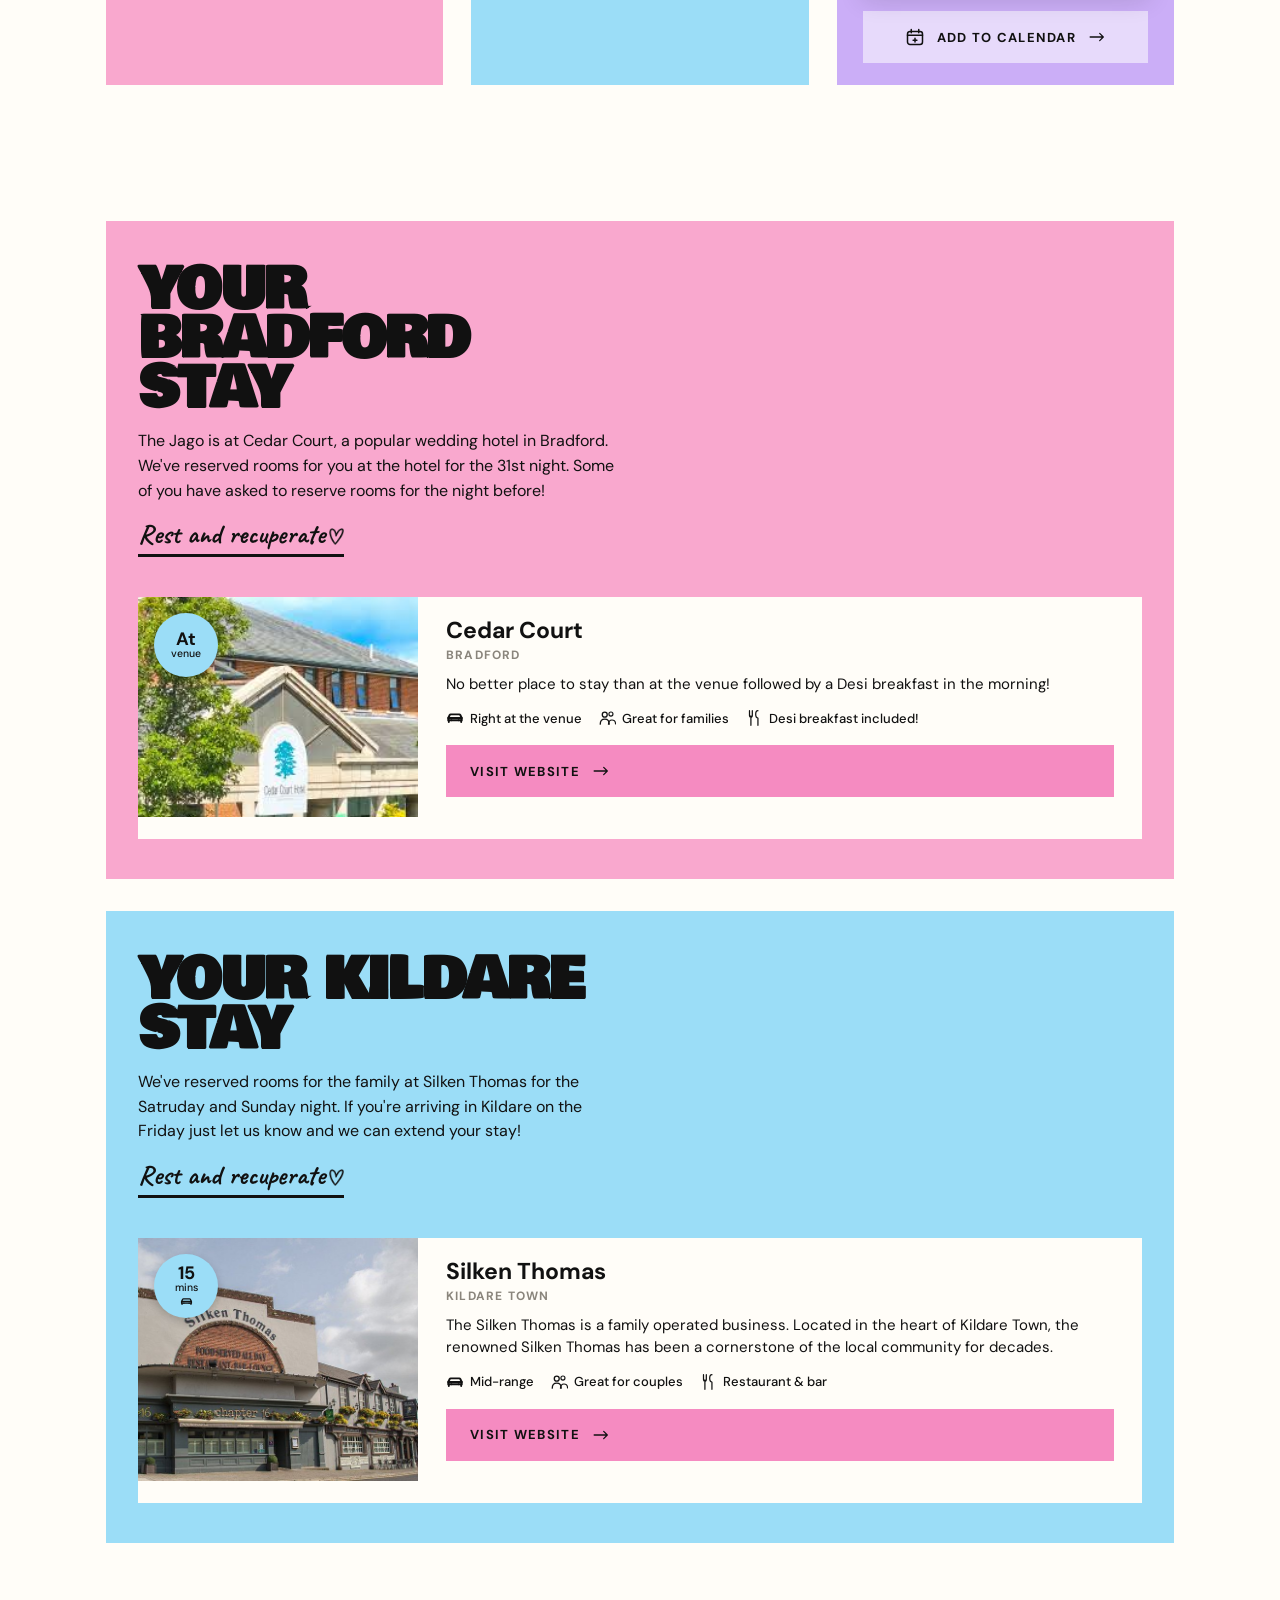
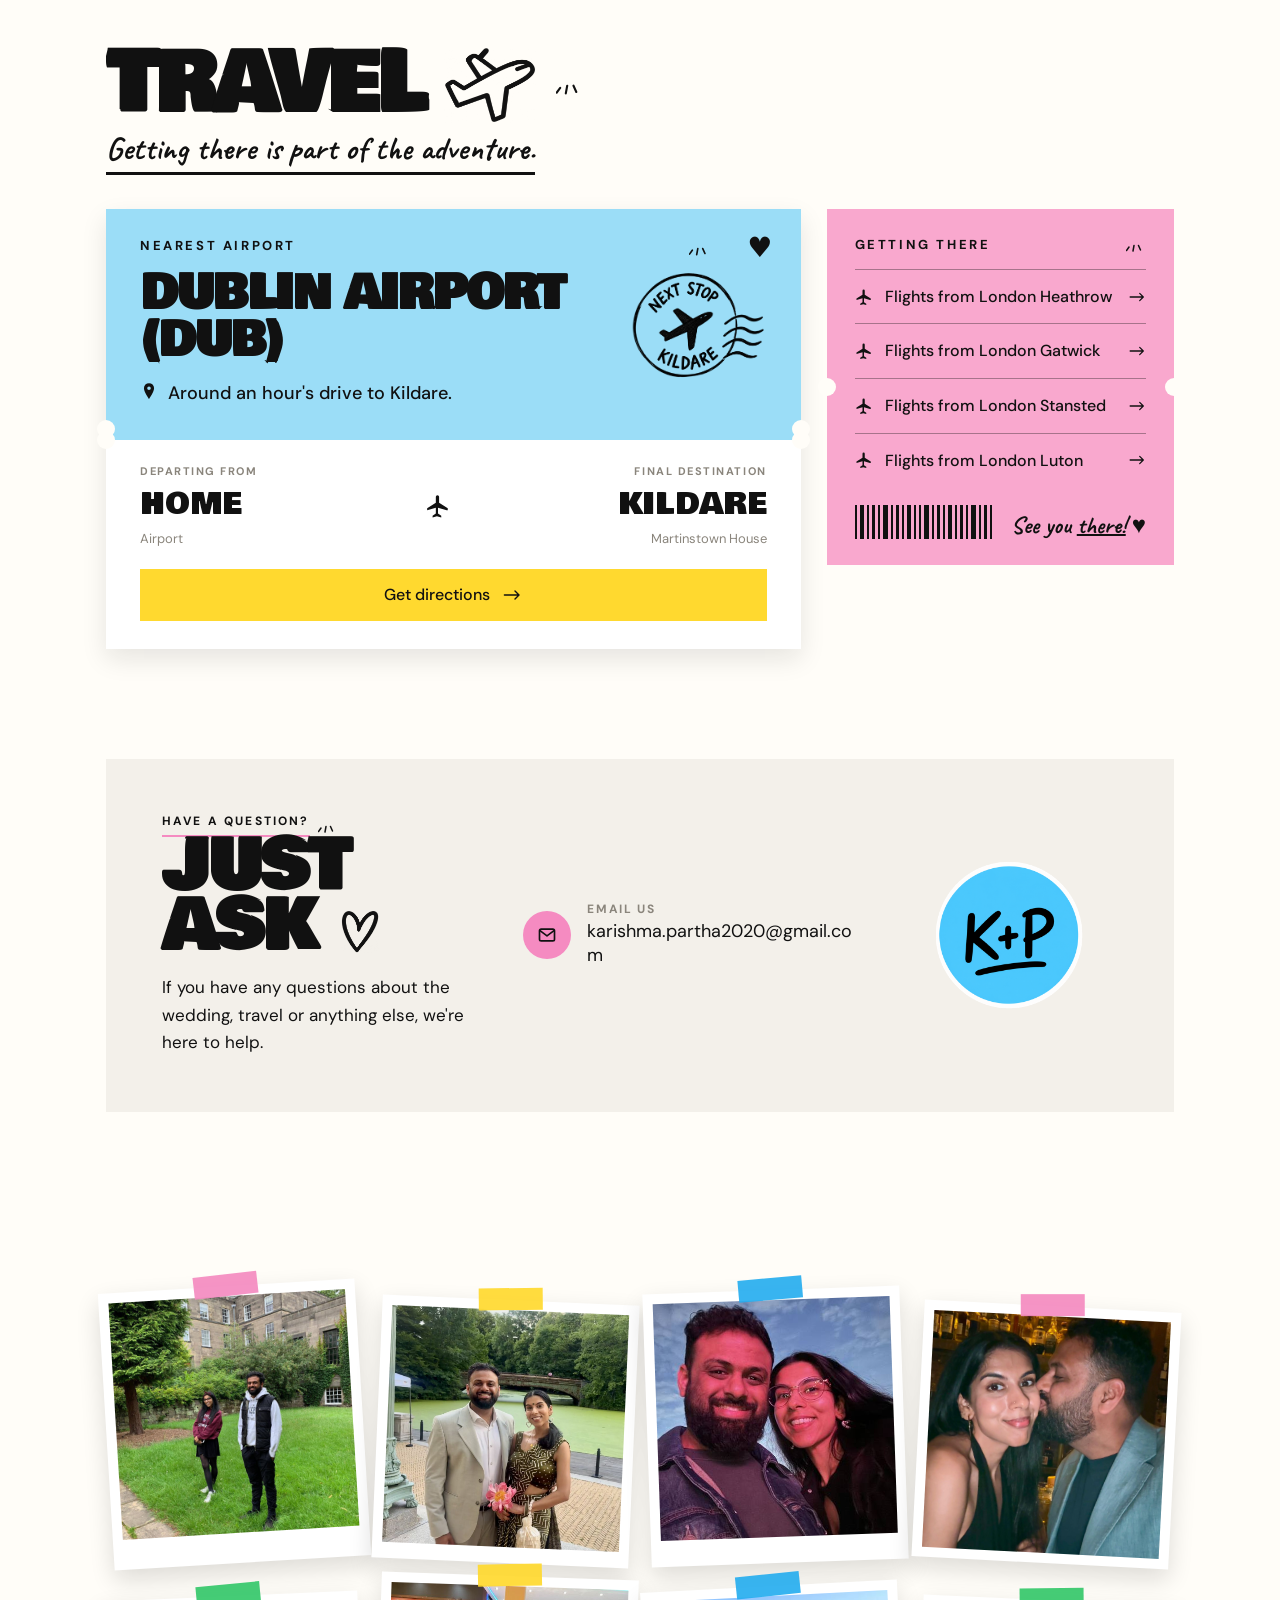
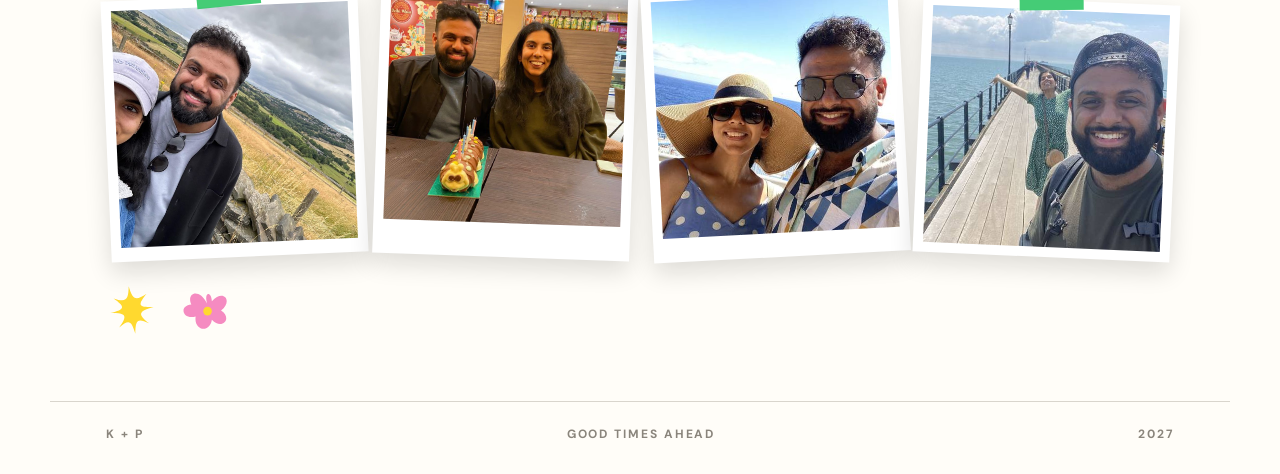
==== commit 281b96f8: "Update index.html" ====
--- a/kakubhens-tribe/index.html
+++ b/kakubhens-tribe/index.html
@@ -341,7 +341,7 @@
     <div class="hotels__head">
       <div class="hotels__intro">
         <h3 class="hotels__title">Your Kildare Stay</h3>
-        <p class="hotels__copy">We've already reserved rooms for our family at Silken Thomas, right in the heart of Kildare Town. There's nothing you need to book yourselves — just sit back and enjoy your stay. </p>
+        <p class="hotels__copy">We've reserved rooms for the family at Silken Thomas for the Satruday and Sunday night. If you're arriving in Kildare on the Friday just let us know and we can extend your stay!</p>
         <div class="hotels__subline hand">Rest and recuperate<img class="hotels__subline-heart" src="../icons/heart.png" alt="" aria-hidden="true"></div>
       </div>
     </div>
